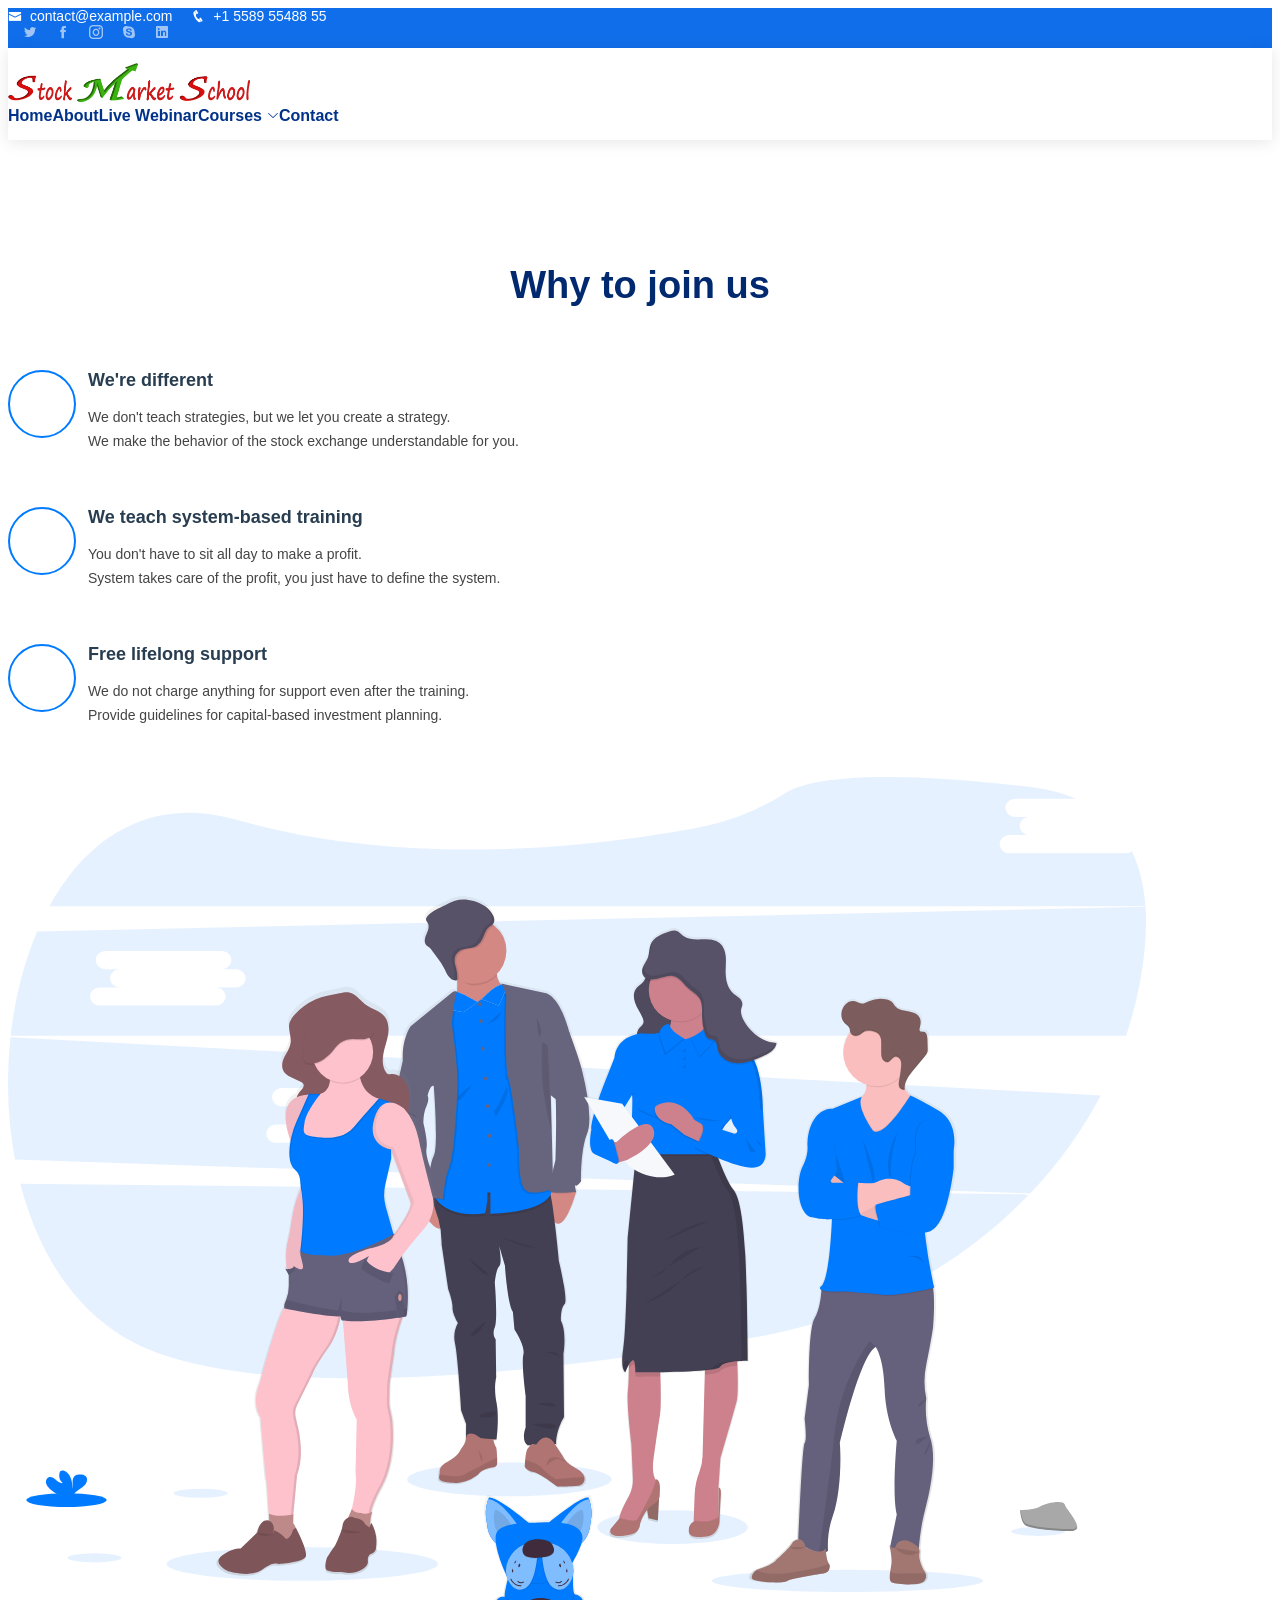
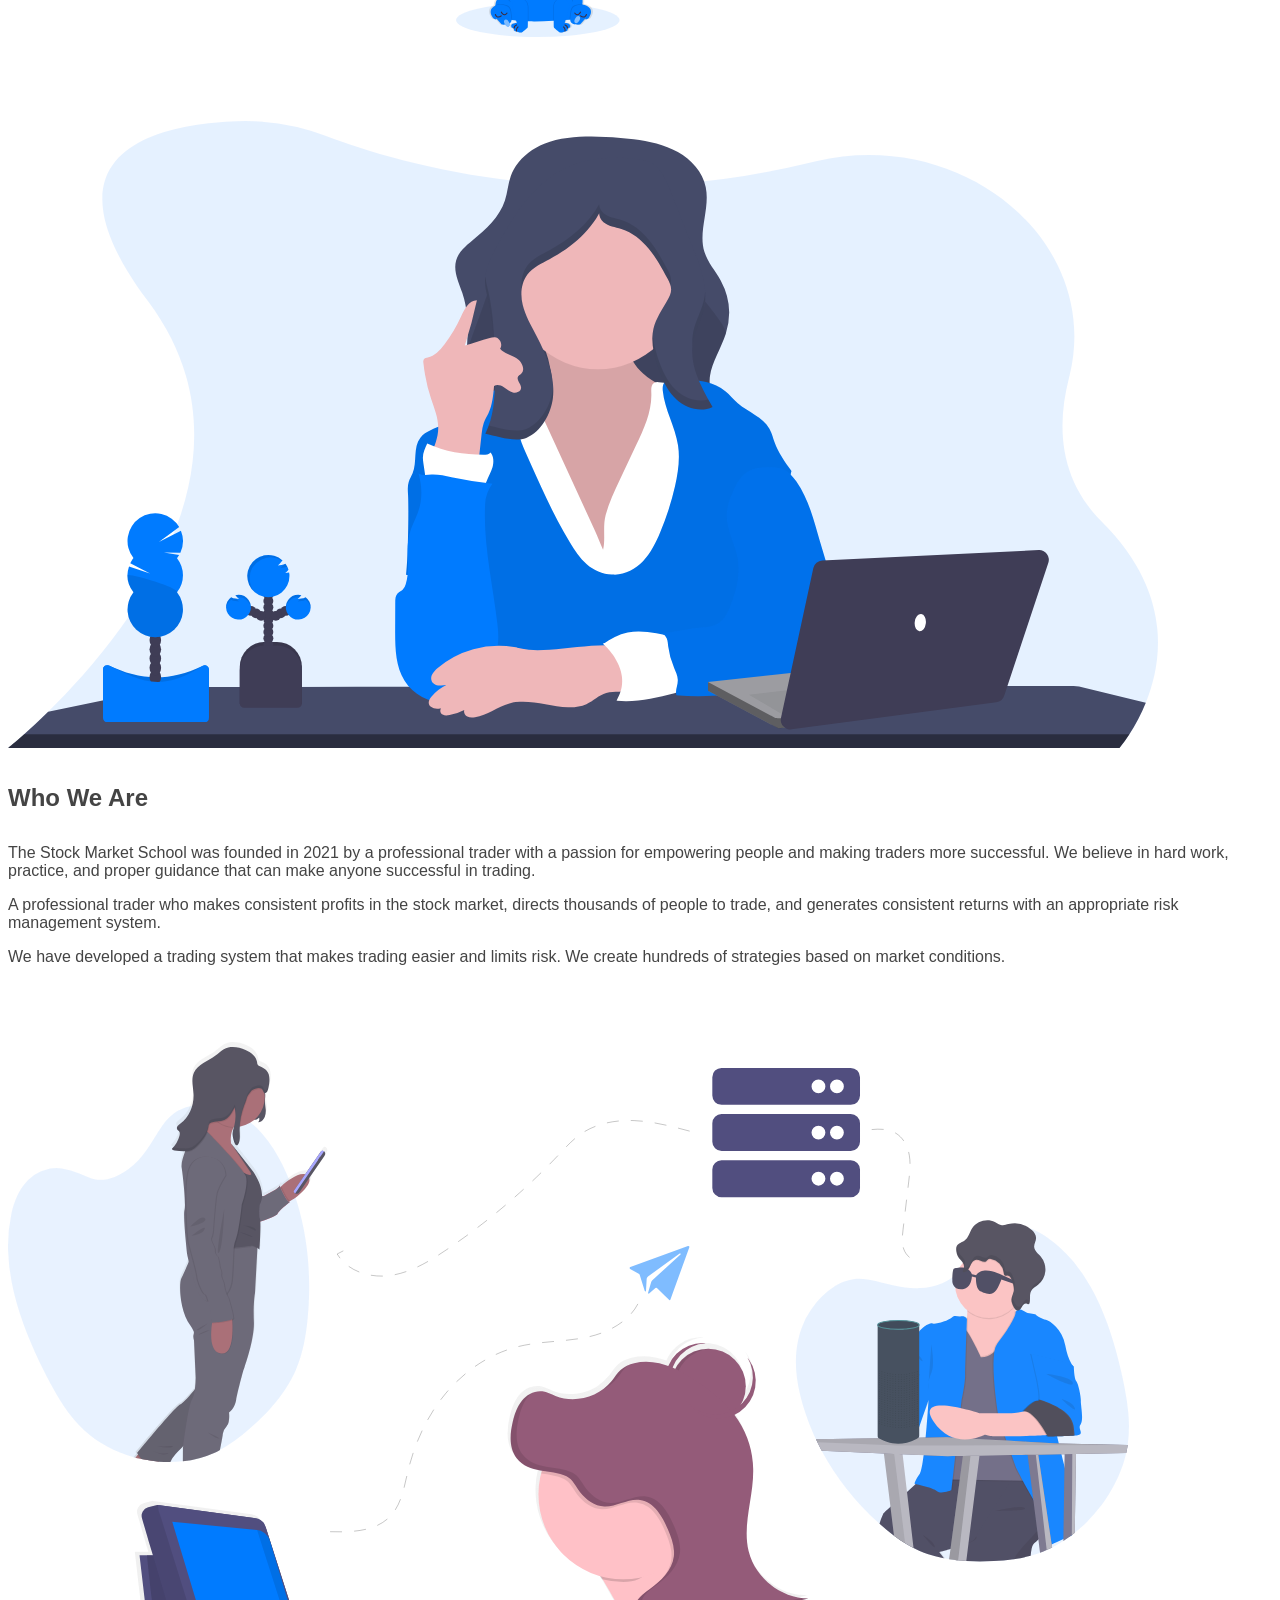
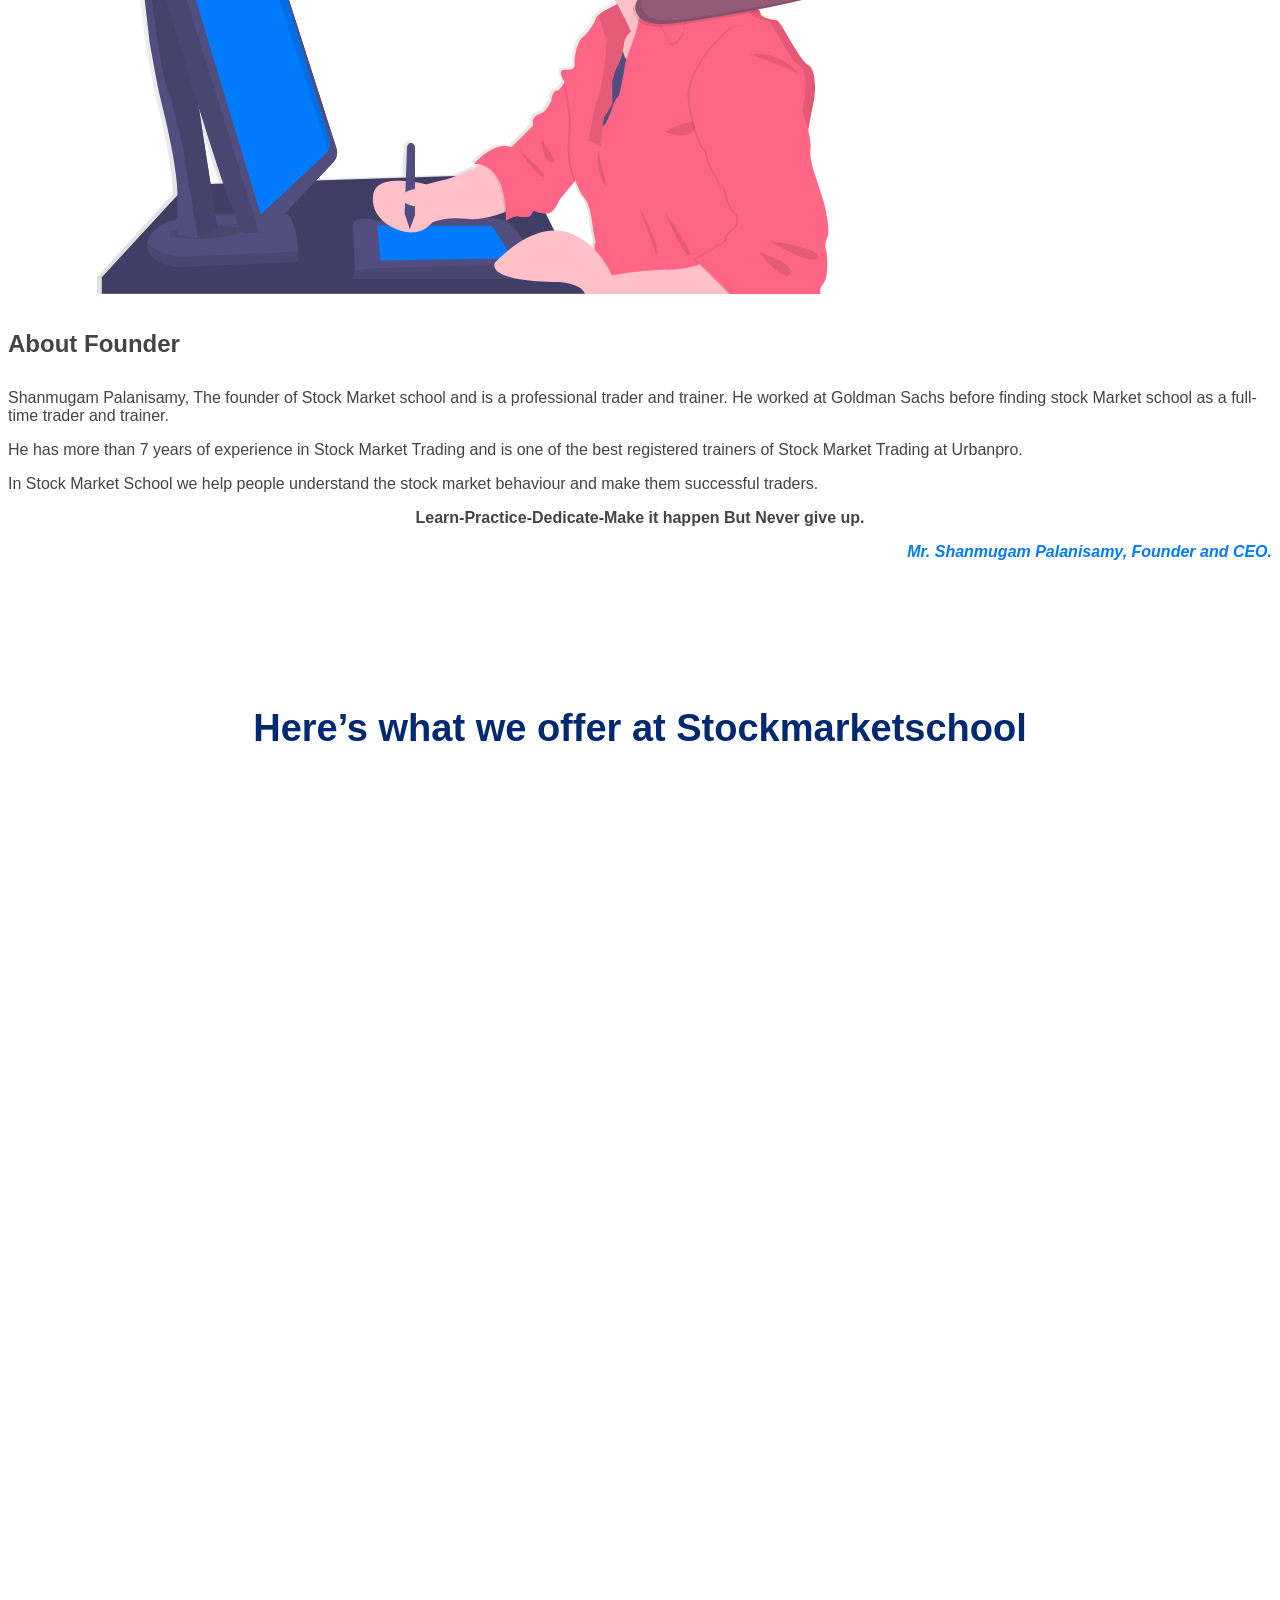
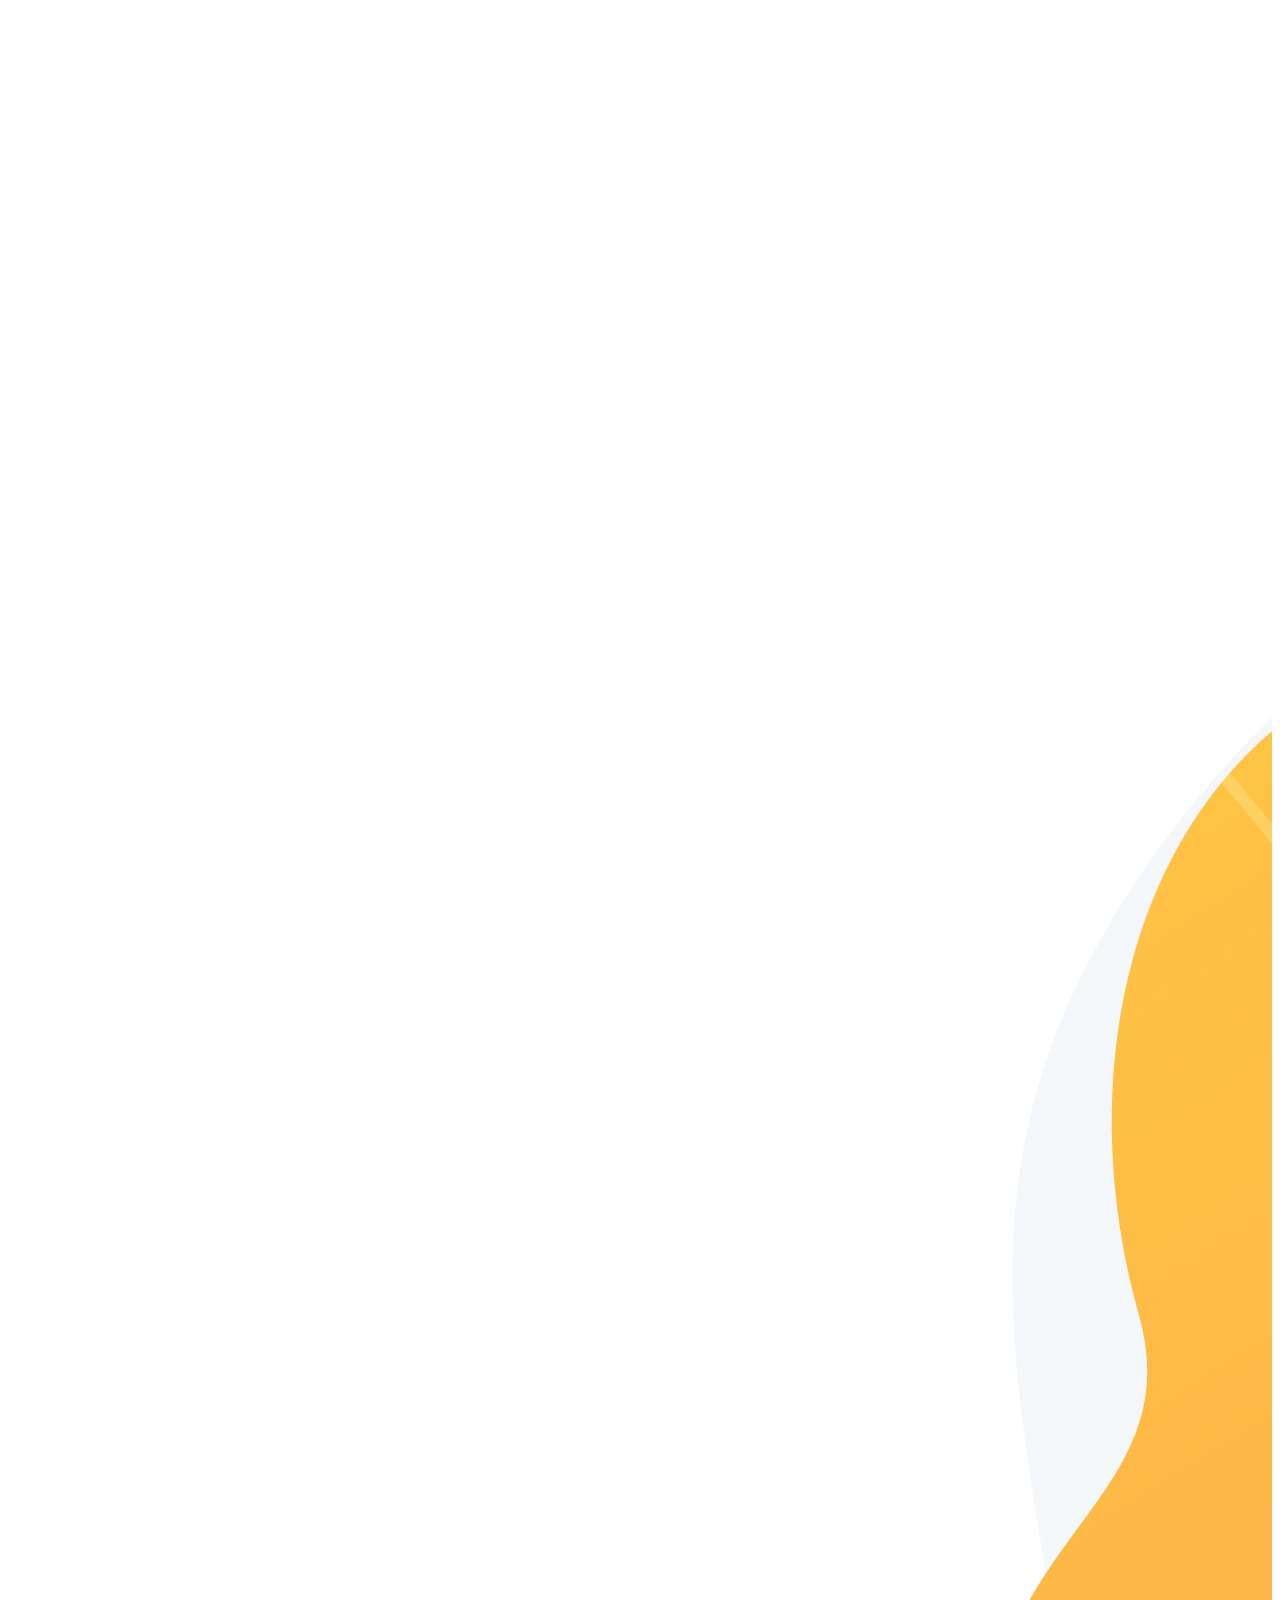
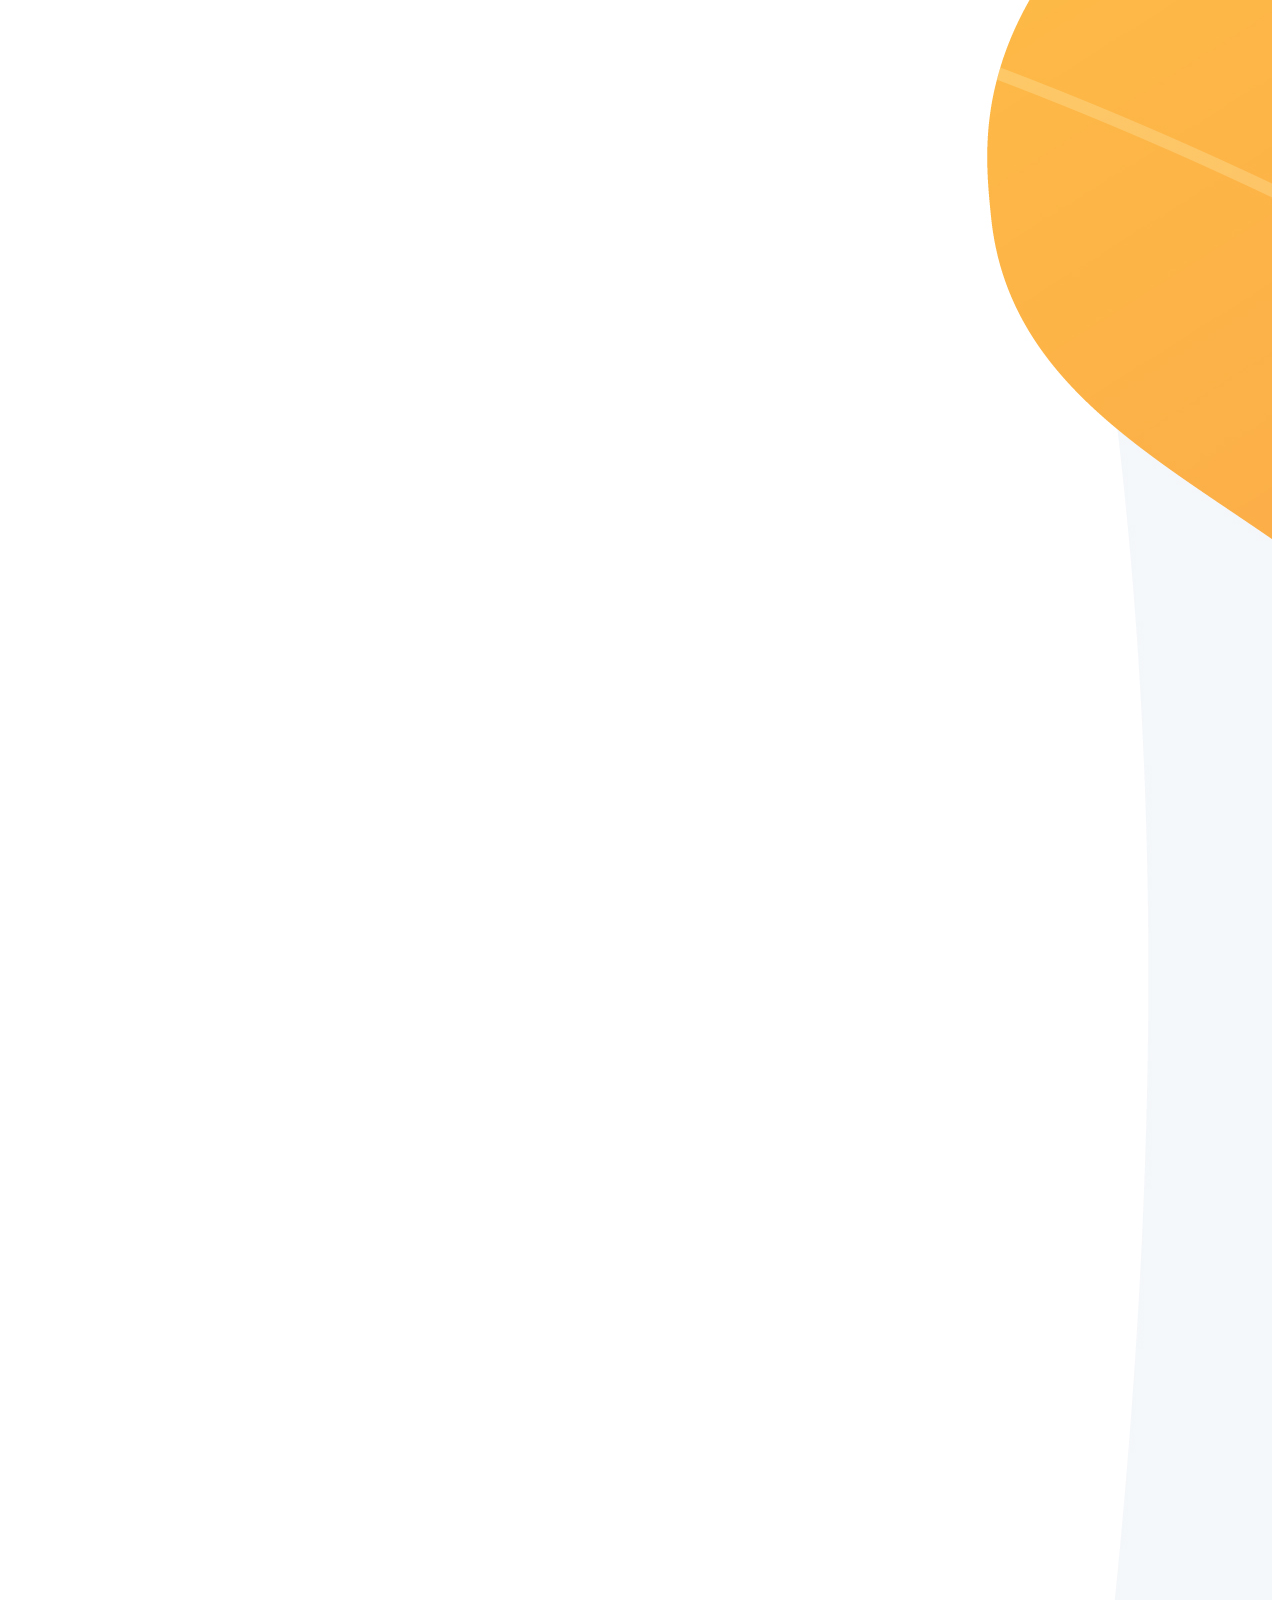
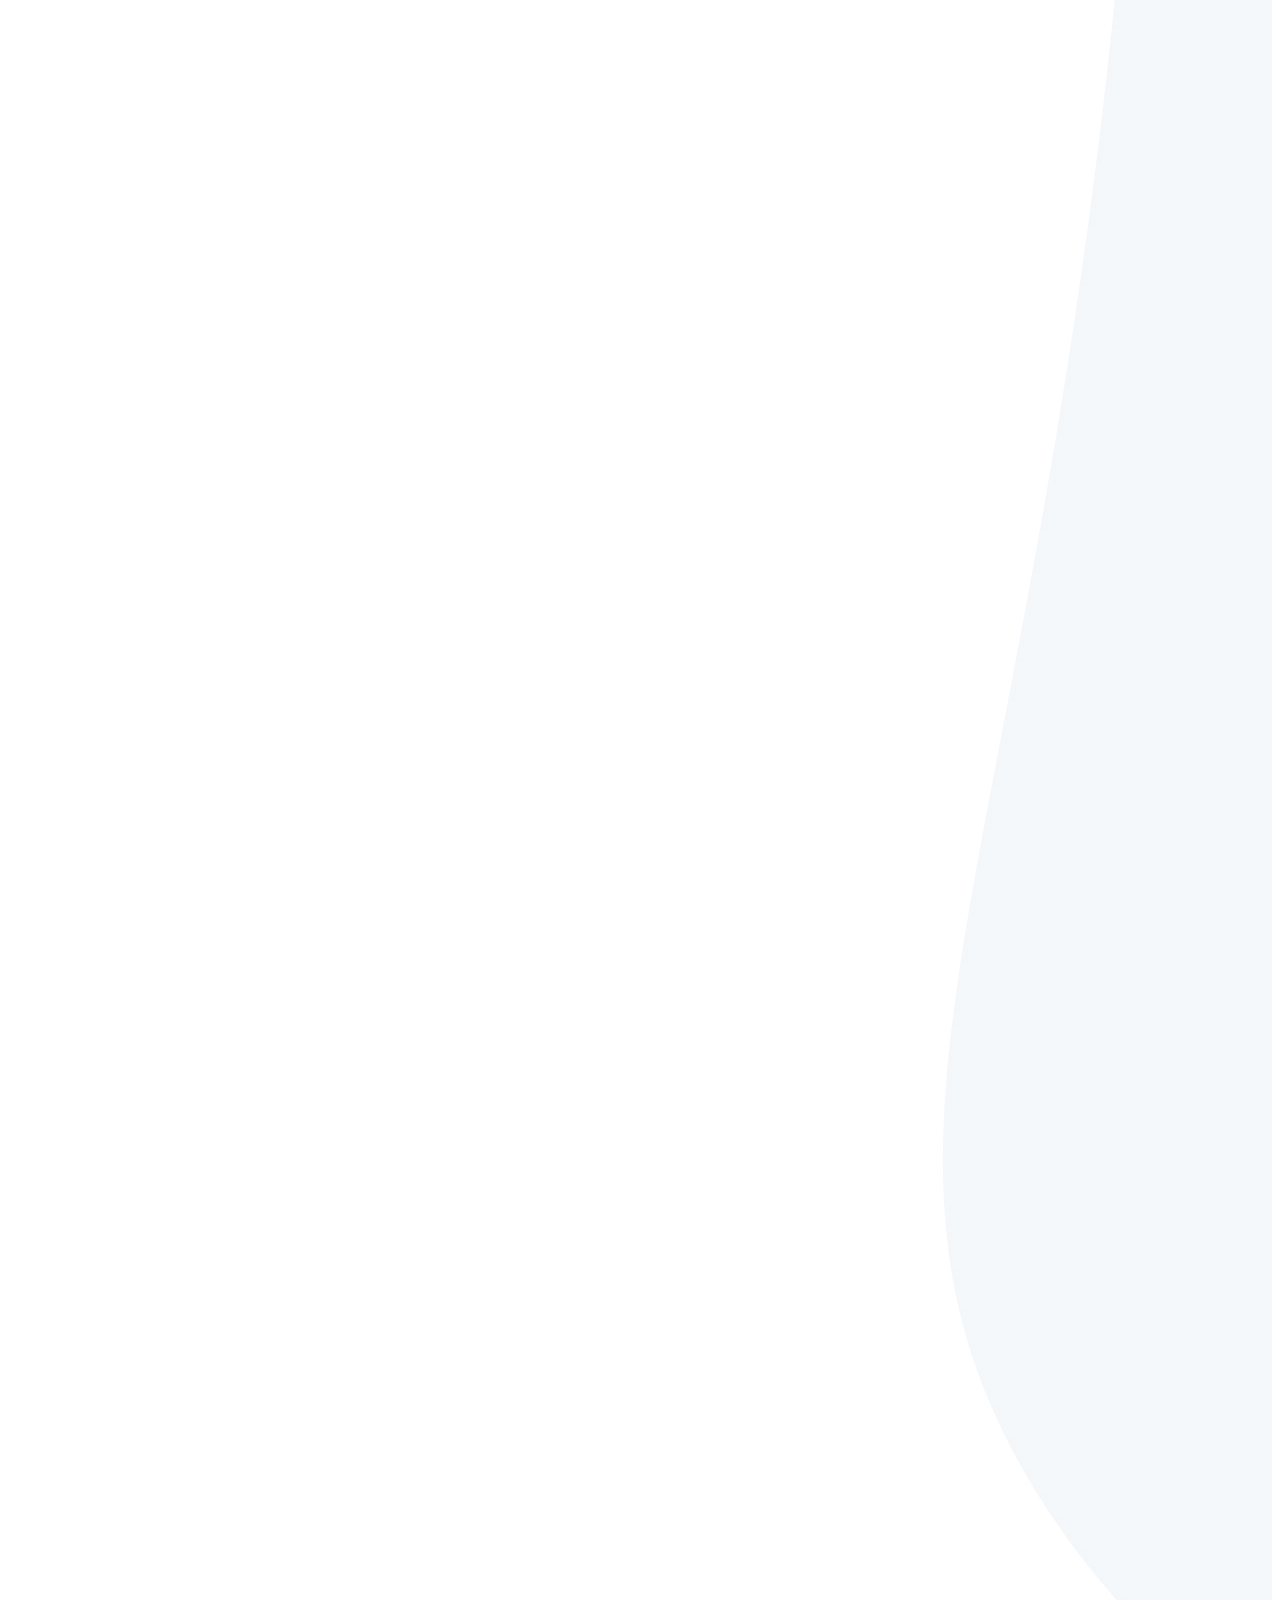
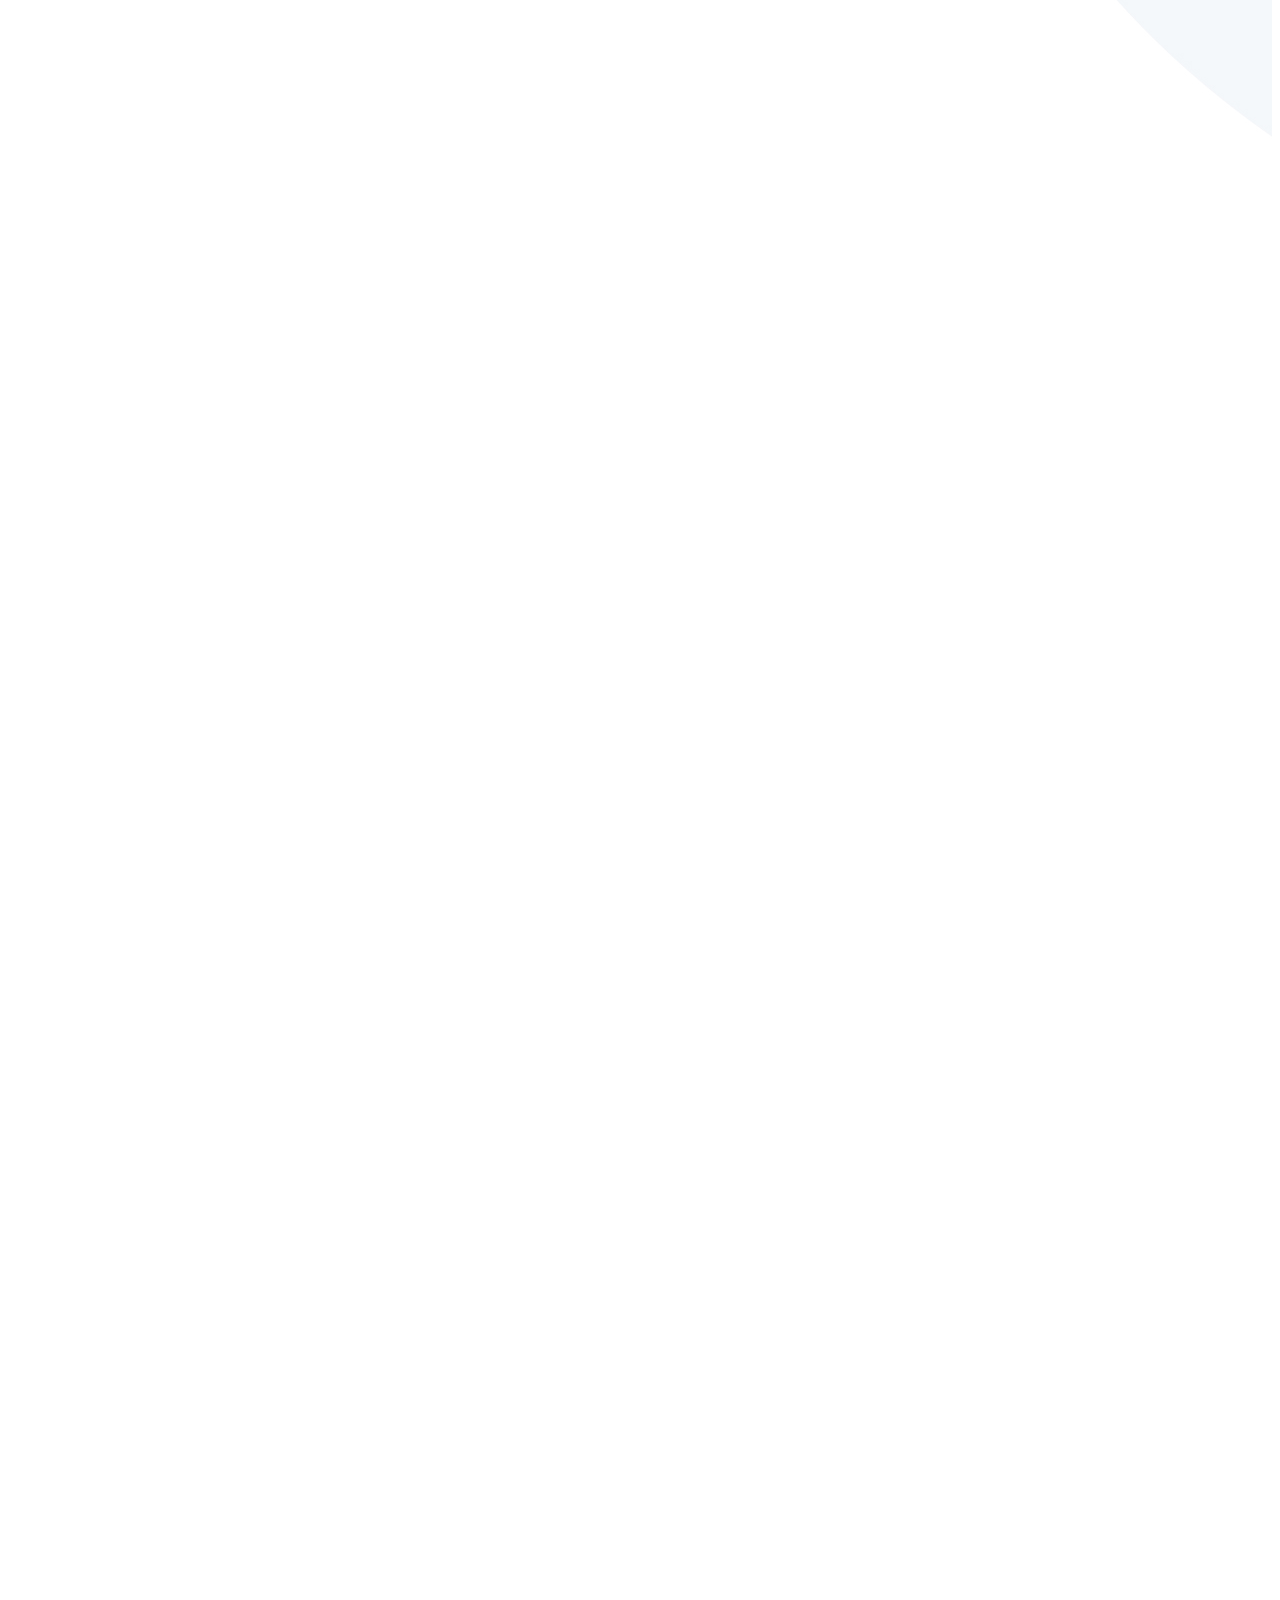
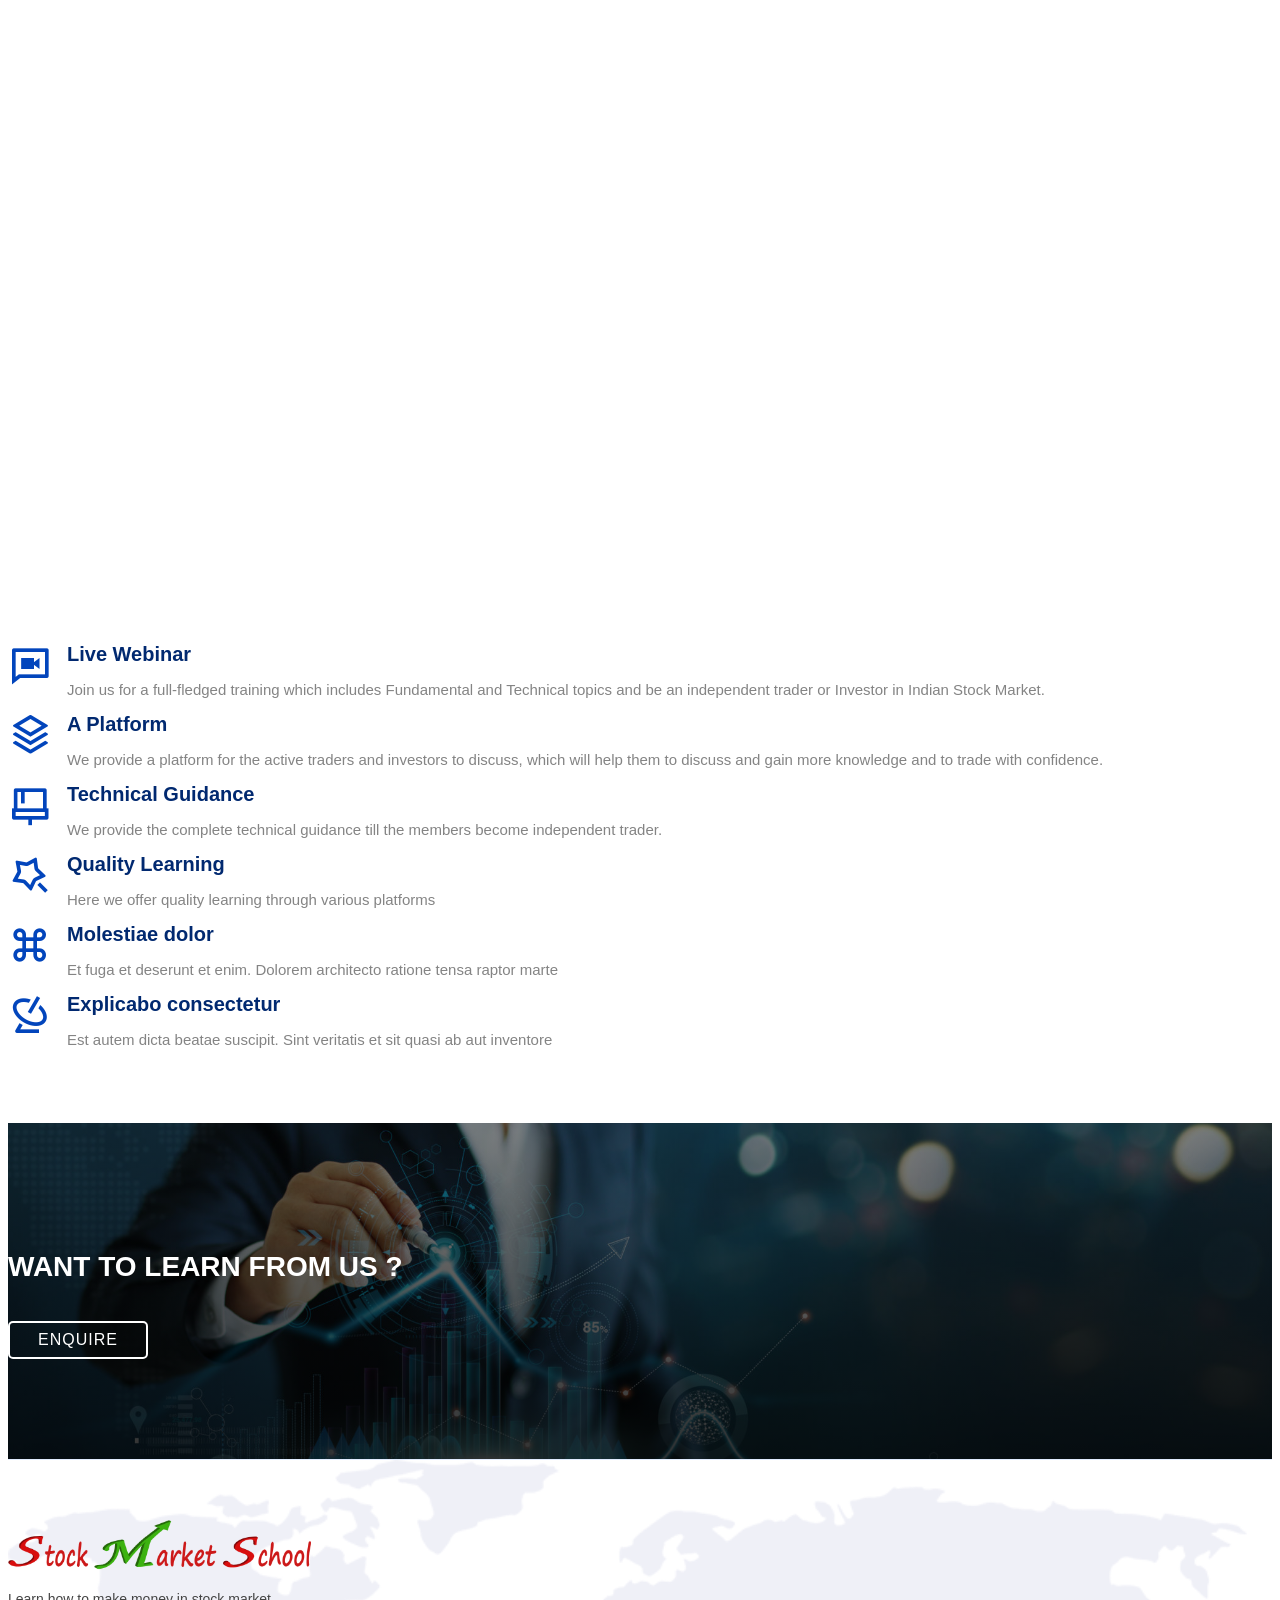
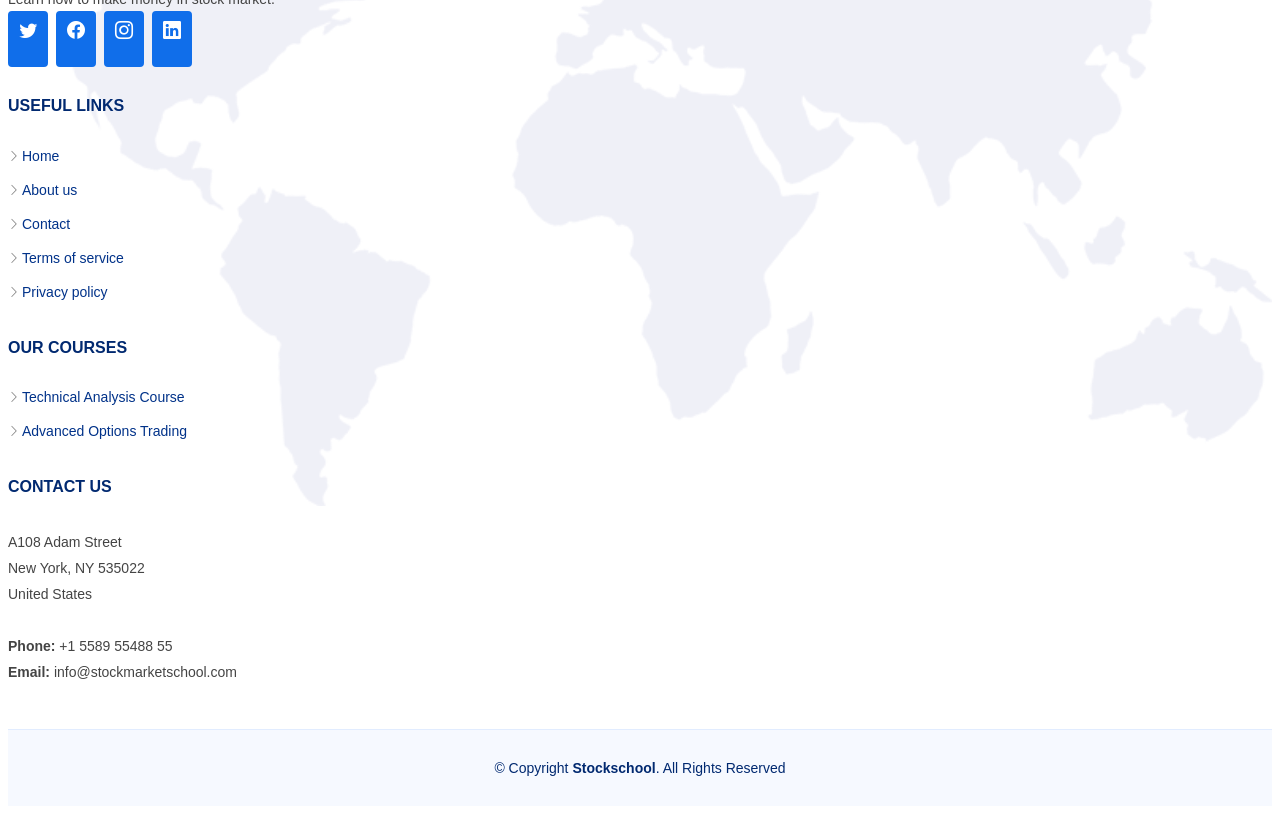
==== about.html @ 5880137e "content added" ====
<!DOCTYPE html>
<html lang="en">

<head>
  <meta charset="utf-8">
  <meta content="width=device-width, initial-scale=1.0" name="viewport">

  <title>Stock Market School-About</title>
  <meta content="" name="description">

  <meta content="" name="keywords">

  <!-- Favicons -->
  <!-- <link rel="shortcut icon" href="assets/img/logo.png" type="image/x-icon"> -->
  <!-- <link href="assets/img/favicon.png" rel="icon"> -->
  <!-- <link href="assets/img/apple-touch-icon.png" rel="apple-touch-icon"> -->

  <link href="favicon_io/apple-touch-icon.png" rel="apple-touch-icon">
  <link rel="shortcut icon" href="favicon_io/favicon.ico" type="image/x-icon">
  <link rel="shortcut icon" href="favicon_io/favicon.ico" type="image/x-icon">
  <link href="favicon_io/apple-touch-icon.png" rel="apple-touch-icon">


  <!-- Google Fonts -->
  <!-- <link
    href="https://fonts.googleapis.com/css?family=Open+Sans:300,300i,400,400i,600,600i,700,700i|Nunito:300,300i,400,400i,600,600i,700,700i|Poppins:300,300i,400,400i,500,500i,600,600i,700,700i"
    rel="stylesheet"> -->

  <!-- Vendor CSS Files -->
  <link href="assets/vendor/bootstrap/css/bootstrap.min.css" rel="stylesheet">
  <link href="assets/vendor/bootstrap-icons/bootstrap-icons.css" rel="stylesheet">
  <link href="assets/vendor/aos/aos.css" rel="stylesheet">
  <link href="assets/vendor/remixicon/remixicon.css" rel="stylesheet">
  <link href="assets/vendor/swiper/swiper-bundle.min.css" rel="stylesheet">
  <link href="assets/vendor/glightbox/css/glightbox.min.css" rel="stylesheet">
  <link href="assets/vendor/font-awesome/css/font-awesome.min.css" rel="stylesheet">
  <link rel="stylesheet" href="/assets/vendor/font-awesome/css/font-awesome.min.css">
  <link href="assets/assets_carousel/vendor/icofont/icofont.min.css" rel="stylesheet">
  <!-- Template Main CSS File -->
  <link href="assets/css/style.css" rel="stylesheet">


    <link href="assets/assets_carousel/vendor/icofont/icofont.min.css" rel="stylesheet">


    <script src="assets/assets_carousel/vendor/jquery/jquery.min.js"></script>
    <script src="assets/assets_carousel/vendor/bootstrap/js/bootstrap.bundle.min.js"></script>
</head>
<style>
  #about .about-container .background {
    margin: 20px 0;
  }

  #about .about-container .content {
    background: #fff;
  }

  #about .about-container .title {
    color: #333;
    font-weight: 700;
    font-size: 32px;
  }

  #about .about-container p {
    line-height: 26px;
  }

  #about .about-container p:last-child {
    margin-bottom: 0;
  }

  #about .about-container .icon-box {
    background: #fff;
    background-size: cover;
    padding: 0 0 30px 0;
  }

  #about .about-container .icon-box .icon {
    float: left;
    background: #fff;
    width: 64px;
    height: 64px;
    display: flex;
    justify-content: center;
    align-items: center;
    flex-direction: column;
    text-align: center;
    border-radius: 50%;
    border: 2px solid #007bff;
    transition: all 0.3s ease-in-out;
  }

  #about .about-container .icon-box .icon i {
    color: #007bff;
    font-size: 24px;
  }

  #about .about-container .icon-box:hover .icon {
    background: #007bff;
  }

  #about .about-container .icon-box:hover .icon i {
    color: #fff;
  }

  #about .about-container .icon-box .title {
    margin-left: 80px;
    font-weight: 600;
    margin-bottom: 5px;
    font-size: 18px;
  }

  #about .about-container .icon-box .title a {
    color: #283d50;
  }

  #about .about-container .icon-box .description {
    margin-left: 80px;
    line-height: 24px;
    font-size: 14px;
  }

  #about .about-extra {
    padding-top: 60px;
  }

  #about .about-extra h4 {
    font-weight: 600;
    font-size: 24px;
  }
</style>

<body>
  <!-- ======= Top Bar ======= -->

  <div id="topbar" class="d-none d-lg-flex align-items-center fixed-top">
    <div class="container d-flex">
      <div class="contact-info mr-auto">
        <i class="icofont-envelope"></i> <a href="mailto:contact@example.com">contact@example.com</a>
        <i class="icofont-phone"></i> +1 5589 55488 55
      </div>
      <div class="top-bar-social-links">
        <a href="#" class="twitter"><i class="icofont-twitter"></i></a>
        <a href="#" class="facebook"><i class="icofont-facebook"></i></a>
        <a href="#" class="instagram"><i class="icofont-instagram"></i></a>
        <a href="#" class="skype"><i class="icofont-skype"></i></a>
        <a href="#" class="linkedin"><i class="icofont-linkedin"></i></i></a>
      </div>
    </div>
  </div>

  <!-- ======= Header ======= -->

  <header id="header" class="header fixed-top">
    <div class="container-fluid container-xl d-flex align-items-center justify-content-between">

      <a href="index.html" class="logo d-flex align-items-center">
        <img src="nav_logo_tx1.png" alt="">
        <!-- <span>SMS</span> -->
      </a>

      <nav id="navbar" class="navbar">
        <ul>
          <li><a class="nav-link scrollto " href="index.html">Home</a></li>
          <li><a class="nav-link scrollto" href="about.html">About</a></li>
          <li><a class="nav-link scrollto" href="live-webinar.html">Live Webinar</a></li>
          <li class="dropdown"><a class="nav-link scrollto" href="#Course" disabled tabindex="-1">Courses <i
                class="bi bi-chevron-down"></i></a>
            <ul>
              <li><a href="courses/course1.html">🚀️ Technical Analysis Course</a></li>
              <li><a href="courses/course2.html">💰️ Advanced Options Trading</a></li>

            </ul>
          </li>

          <!-- <ul>
              <li><a href="#">Drop Down 1</a></li>
              <li class="dropdown"><a href="#"><span>courses</span> <i class="bi bi-chevron-right"></i></a>
                <ul>
                  <li><a href="#">course 1</a></li>
                  <li><a href="#">course 2</a></li>

                </ul>
              </li>
              <li><a href="#">Drop Down 2</a></li>
              <li><a href="#">Drop Down 3</a></li>
              <li><a href="#">Drop Down 4</a></li>
            </ul>
          </li> -->
          <li><a class="nav-link scrollto" href="contact.html">Contact</a></li>
          <!-- <li><a class="getstarted scrollto" href="about.html">Get Started</a></li> -->
        </ul>
        <i class="bi bi-list mobile-nav-toggle"></i>
      </nav><!-- .navbar -->

    </div>
  </header><!-- End Header -->



  <main id="main">

    <br><br>
    <br>
    <section id="about">
      <div class="container" data-aos="fade-up">

        <header class="section-header">

          <p>Why to join us</p>
        </header>

        <div class="row about-container">

          <div class="col-lg-6 content order-lg-1 order-2">
            <!-- <p>
              Lorem ipsum dolor sit amet, consectetur adipiscing elit, sed do eiusmod tempor incididunt ut labore et
              dolore
              magna aliqua. Ut enim ad minim veniam, quis nostrud exercitation ullamco laboris nisi ut aliquip ex ea
              commodo
              consequat.
            </p> -->

            <div class="icon-box" data-aos="fade-up" data-aos-delay="100">
              <div class="icon"><i class="fa fa-shopping-bag"></i></div>
              <h4 class="title"><a href="">We're different</a></h4>
              <p class="description">We don't teach strategies, but we let you create a strategy.<br>We make the behavior of the stock exchange understandable for you.
              </p>
              
            </div>

            <div class="icon-box" data-aos="fade-up" data-aos-delay="200">
              <div class="icon"><i class="fa fa-photo"></i></div>
              <h4 class="title"><a href="">We teach system-based training</a></h4>
              <p class="description">You don't have to sit all day to make a profit.<br>System takes care of the profit, you just have to define the system.
              </p>
            </div>

            <div class="icon-box" data-aos="fade-up" data-aos-delay="300">
              <div class="icon"><i class="fa fa-bar-chart"></i></div>
              <h4 class="title"><a href="">Free lifelong support</a></h4>
              <p class="description">We do not charge anything for support even after the training.<br>Provide guidelines for capital-based investment planning.

              </p>
            </div>

          </div>

          <div class="col-lg-6 background order-lg-2" data-aos="zoom-in">
            <img src="assets/img/about-img.svg" class="img-fluid" alt="">
          </div>
        </div>

        <div class="row about-extra">
          <div class="col-lg-6" data-aos="fade-right">
            <img src="assets/img/about-extra-1.svg" class="img-fluid" alt="">
          </div>
          <div class="col-lg-6 pt-4 pt-lg-0" data-aos="fade-left">
            <h4>Who We Are</h4>
            <p>
              The Stock Market School was founded in 2021 by a professional trader with a passion for empowering people and making traders more successful. 
              We believe in hard work, practice, and proper guidance that can make anyone successful in trading.

            </p>
            <p>
              A professional trader who makes consistent profits in the stock market, directs thousands of people to trade, and generates consistent returns with an appropriate risk management
               system.

            </p>
            <p>
              We have developed a trading system that makes trading easier and limits risk. We create hundreds of strategies based on market conditions.


            </p>
          </div>
        </div>

        <div class="row about-extra">
          <div class="col-lg-6 order-1 order-lg-2" data-aos="fade-left">
            <img src="assets/img/about-extra-2.svg" class="img-fluid" alt="">
          </div>

          <div class="col-lg-6 pt-4 d-flex flex-column justify-content-center pt-lg-0 order-2 order-lg-1" data-aos="fade-right">
            <h4>About Founder</h4>
            <p>
              Shanmugam Palanisamy, The founder of Stock Market school and is a professional trader and trainer. He worked at Goldman Sachs before finding stock Market school as a full-time trader and trainer.
            </p>
            <p>
              He has more than 7 years of experience in Stock Market Trading and is one of the best registered trainers of Stock Market Trading at Urbanpro.

            </p>
            <p>
              In Stock Market School we help people understand the stock market behaviour and make them successful traders.

            </p>
            <div style="justify-content: center; text-align: center;">
              <p ><strong>Learn-Practice-Dedicate-Make it happen But Never give up.
              </strong></p>
            </div>
            <p style="color: #007bff;font-style: italic; text-align: end; font-weight: bold;">Mr. Shanmugam Palanisamy, Founder and CEO.</p>
          </div>

        </div>

      </div>
    </section><!-- End About Section -->


    <!-- ======= Features Section ======= -->
    <section id="features" class="features">


      <div class="container" data-aos="fade-up">
        <header class="section-header">
          <!-- <h2>about</h2> -->
          <p>Here’s what we offer at Stockmarketschool</p>

        </header>

        <!-- Feature Icons -->
        <div class="row feature-icons" data-aos="fade-up">
        
          <div class="row">

            <div class="col-xl-4 text-center" data-aos="fade-right" data-aos-delay="100">
              <img src="assets/img/Wavy_Lst-06_Single-10.jpg" class="img-fluid p-4" alt="">
            </div>

            <div class="col-xl-8 d-flex content">
              <div class="row align-self-center gy-4">

                <div class="col-md-6 icon-box" data-aos="fade-up">
                  <i class="ri-video-chat-line"></i>
                  <div>
                    <h4>Live Webinar
                    </h4>
                    <p>Join us for a full-fledged training which includes Fundamental and Technical topics and be an
                      independent trader or Investor in Indian Stock Market.</p>
                  </div>
                </div>

                <div class="col-md-6 icon-box" data-aos="fade-up" data-aos-delay="100">
                  <i class="ri-stack-line"></i>
                  <div>
                    <h4>A Platform</h4>
                    <p>We provide a platform for the active traders and investors to discuss, which will help them to
                      discuss and gain more knowledge and to trade with confidence.</p>
                  </div>
                </div>

                <div class="col-md-6 icon-box" data-aos="fade-up" data-aos-delay="200">
                  <i class="ri-brush-4-line"></i>
                  <div>
                    <h4>Technical Guidance</h4>
                    <p>We provide the complete technical guidance
                      till the members become
                      independent trader.</p>
                  </div>
                </div>

                <div class="col-md-6 icon-box" data-aos="fade-up" data-aos-delay="300">
                  <i class="ri-magic-line"></i>
                  <div>
                    <h4>Quality Learning</h4>
                    <p>Here we offer quality learning through
                      various platforms</p>
                  </div>
                </div>

                <div class="col-md-6 icon-box" data-aos="fade-up" data-aos-delay="400">
                  <i class="ri-command-line"></i>
                  <div>
                    <h4>Molestiae dolor</h4>
                    <p>Et fuga et deserunt et enim. Dolorem architecto ratione tensa raptor marte</p>
                  </div>
                </div>

                <div class="col-md-6 icon-box" data-aos="fade-up" data-aos-delay="500">
                  <i class="ri-radar-line"></i>
                  <div>
                    <h4>Explicabo consectetur</h4>
                    <p>Est autem dicta beatae suscipit. Sint veritatis et sit quasi ab aut inventore</p>
                  </div>
                </div>

              </div>
            </div>

          </div>

        </div><!-- End Feature Icons -->



      </div>

      </div>

    </section><!-- End Features Section -->






    <!-- ======= Testimonials Section ======= -->
    <!-- End Testimonials Section -->

    <!-- ======= Team Section ======= -->
    <!-- End Team Section -->

    <!-- ======= Clients Section ======= -->
    <!-- End Clients Section -->
    <!-- ======= F.A.Q Section ======= -->
    <!-- End F.A.Q Section -->


    <!-- ======= Cta Section ======= -->
    <section id="cta" class="cta" data-aos="fade-up" data-aos-delay="300">
      <div class="container" data-aos="fade-up" data-aos-delay="600">

        <div class="text-center">
          <h3>WANT TO LEARN FROM US ?</h3>
          <!-- <p> Duis aute irure dolor in reprehenderit in voluptate velit esse cillum dolore eu fugiat nulla pariatur.
            Excepteur sint occaecat cupidatat non proident, sunt in culpa qui officia deserunt mollit anim id est
            laborum.</p> -->
          <a class="cta-btn" href="contact.html">Enquire</a>
        </div>

      </div>
    </section>
    <!-- End Cta Section -->

  </main><!-- End #main -->

  <!-- ======= Footer ======= -->
  <footer id="footer" class="footer">

    <!-- <div class="footer-newsletter">
      <div class="container">
        <div class="row justify-content-center">
          <div class="col-lg-12 text-center">
            <h4>Our Newsletter</h4>
            <p>Tamen quem nulla quae legam multos aute sint culpa legam noster magna</p>
          </div>
          <div class="col-lg-6">
            <form action="" method="post">
              <input type="email" name="email"><input type="submit" value="Subscribe">
            </form>
          </div>
        </div>
      </div>
    </div> -->

    <div class="footer-top">
      <div class="container">
        <div class="row gy-4">
          <div class="col-lg-5 col-md-12 footer-info">
            <a href="index.html" class="logo d-flex align-items-center">
              <img src="nav_logo_tx1.png" alt="">
              <!-- <span>Stockschool</span> -->
            </a>
            <p>Learn how to make money in stock market.</p>
            <div class="social-links mt-3">
              <a href="#" class="twitter footer-social-link"><i class="bi bi-twitter"></i></a>
              <a href="#" class="facebook footer-social-link"><i class="bi bi-facebook"></i></a>
              <a href="#" class="instagram footer-social-link"><i class="bi bi-instagram bx bxl-instagram"></i></a>
              <a href="#" class="linkedin footer-social-link"><i class="bi bi-linkedin bx bxl-linkedin"></i></a>
            </div>
          </div>

          <div class="col-lg-2 col-6 footer-links">
            <h4>Useful Links</h4>
            <ul>
              <li><i class="bi bi-chevron-right"></i> <a href="index.html">Home</a></li>
              <li><i class="bi bi-chevron-right"></i> <a href="about.html">About us</a></li>
              <li><i class="bi bi-chevron-right"></i> <a href="contact.html">Contact</a></li>
              <li><i class="bi bi-chevron-right"></i> <a href="#">Terms of service</a></li>
              <li><i class="bi bi-chevron-right"></i> <a href="#">Privacy policy</a></li>
            </ul>
          </div>

          <div class="col-lg-2 col-6 footer-links">
            <h4>Our Courses</h4>
            <ul>
              <li><i class="bi bi-chevron-right"></i> <a href="courses/course1.html">Technical Analysis Course</a></li>
              <li><i class="bi bi-chevron-right"></i> <a href="courses/course2.html">Advanced Options Trading</a></li>

            </ul>
          </div>

          <div class="col-lg-3 col-md-12 footer-contact text-center text-md-start">
            <h4>Contact Us</h4>
            <p>
              A108 Adam Street <br>
              New York, NY 535022<br>
              United States <br><br>
              <strong>Phone:</strong> +1 5589 55488 55<br>
              <strong>Email:</strong> info@stockmarketschool.com<br>
            </p>

          </div>

        </div>
      </div>
    </div>

    <div class="container">
      <div class="copyright">
        &copy; Copyright <strong><span>Stockschool</span></strong>. All Rights Reserved
      </div>

    </div>
  </footer><!-- End Footer -->
  <div id="preloader"></div>
  <a href="#" class="back-to-top d-flex align-items-center justify-content-center"><i
      class="bi bi-arrow-up-short"></i></a>

  <!-- Vendor JS Files -->
  <script src="assets/vendor/bootstrap/js/bootstrap.bundle.js"></script>
  <script src="assets/vendor/aos/aos.js"></script>
  <script src="assets/vendor/php-email-form/validate.js"></script>
  <script src="assets/vendor/swiper/swiper-bundle.min.js"></script>
  <script src="assets/vendor/purecounter/purecounter.js"></script>
  <script src="assets/vendor/isotope-layout/isotope.pkgd.min.js"></script>
  <script src="assets/vendor/glightbox/js/glightbox.min.js"></script>
  <script src="assets/vendor/jquery/jquery.min.js"></script>

  <!-- Template Main JS File -->
  <script src="assets/js/main.js"></script>
  <script src="js/main.js"></script>

   <!--Start of Tawk.to Script-->
   <script type="text/javascript">
    var Tawk_API = Tawk_API || {}, Tawk_LoadStart = new Date();
    (function () {
      var s1 = document.createElement("script"), s0 = document.getElementsByTagName("script")[0];
      s1.async = true;
      s1.src = 'https://embed.tawk.to/610668b7d6e7610a49adfe5f/1fc0gi49d';
      s1.charset = 'UTF-8';
      s1.setAttribute('crossorigin', '*');
      s0.parentNode.insertBefore(s1, s0);
    })();
  </script>
  <!--End of Tawk.to Script-->
</body>

</html>
---- assets/css/style.css ----
/*--------------------------------------------------------------
# General
--------------------------------------------------------------*/
:root {
  scroll-behavior: smooth;
}

body {
  /* font-family: "Open Sans", sans-serif; */
  font-family: "Nunito", sans-serif !important;
  color: #444444;
}

a {
  color: #4154f1;
  text-decoration: none;
}

a:hover {
  color: #717ff5;
  text-decoration: none;

}

.bi-chevron-right::before {
  content: "\f285";
  color: grey;
}

/*------ scroll ----bar */
::-webkit-scrollbar {
  width: 5px;
}

::-webkit-scrollbar-thumb {
  border-radius: 4px;
  background: linear-gradient(45deg, blue, skyblue);
  box-shadow: inset 0 0 5px;
}

/* scroll bar end */
h1,
h2,
h3,
h4,
h5,
h6 {
  font-family: "Nunito", sans-serif;
}

/*-------------------------------------------------------------
# HOME PAGE
--------------------------------------------------------------*/
/*------------------------------------------------------------
#  CAROUSEL
--------------------------------------------------------------*/
/*--------------------------------------------------------------
# Top Bar
--------------------------------------------------------------*/


/*--------------------------------------------------------------
# Hero Section
--------------------------------------------------------------*/
#hero {
  width: 100%;
  height: 100vh;
  background-color: rgba(17, 17, 17, 0.8);
  overflow: hidden;
  padding: 0;

}

#hero .carousel-item {
  width: 100%;
  height: 100vh;
  background-size: cover;
  background-position: center;
  background-repeat: no-repeat;
  position: relative;
}

#hero .carousel-item::before {
  content: '';
  background-color: rgba(0, 0, 0, 0.5);
  position: absolute;
  top: 0;
  right: 0;
  left: 0;
  bottom: 0;
}

#hero .carousel-container {
  display: flex;
  justify-content: center;
  align-items: center;
  position: absolute;
  bottom: 0;
  top: 0;
  left: 0;
  right: 0;
}

#hero .carousel-content {
  text-align: center;
}

#hero h2 {
  color: #fff;
  margin-bottom: 30px;
  font-size: 48px;
  font-weight: 700;
}

#hero h2 span {
  color: #5c9f24;
}

#hero p {
  width: 80%;
  -webkit-animation-delay: 0.4s;
  animation-delay: 0.4s;
  margin: 0 auto 30px auto;
  color: #fff;
}

#hero .carousel-inner .carousel-item {
  transition-property: opacity;
  background-position: center top;
}

#hero .carousel-inner .carousel-item,
#hero .carousel-inner .active.carousel-item-left,
#hero .carousel-inner .active.carousel-item-right {
  opacity: 0;
}

#hero .carousel-inner .active,
#hero .carousel-inner .carousel-item-next.carousel-item-left,
#hero .carousel-inner .carousel-item-prev.carousel-item-right {
  opacity: 1;
  transition: 0.5s;
}

#hero .carousel-inner .carousel-item-next,
#hero .carousel-inner .carousel-item-prev,
#hero .carousel-inner .active.carousel-item-left,
#hero .carousel-inner .active.carousel-item-right {
  left: 0;
  transform: translate3d(0, 0, 0);
}

#hero .carousel-control-prev,
#hero .carousel-control-next {
  width: 10%;
  opacity: 1;
}

#hero .carousel-control-next-icon,
#hero .carousel-control-prev-icon {
  background: none;
  font-size: 36px;
  line-height: 1;
  width: auto;
  height: auto;
  background: rgba(255, 255, 255, 0.1);
  border-radius: 50px;
  padding: 10px;
  transition: 0.3s;
  color: rgba(255, 255, 255, 0.5);
}

#hero .carousel-control-next-icon:hover,
#hero .carousel-control-prev-icon:hover {
  background: rgba(255, 255, 255, 0.2);
  color: rgba(255, 255, 255, 0.8);
}

#hero .carousel-indicators li {
  cursor: pointer;
  background: #fff;
  overflow: hidden;
  border: 0;
  width: 12px;
  height: 12px;
  border-radius: 50px;
  opacity: .6;
  transition: 0.3s;
}

#hero .carousel-indicators li.active {
  opacity: 1;
  background: #106eea;
}

#hero .btn-get-started {
  font-family: "Roboto", sans-serif;
  font-weight: 400;
  font-size: 14px;
  letter-spacing: 1px;
  display: inline-block;
  padding: 10px 32px 12px 32px;
  border-radius: 4px;
  transition: 0.5s;
  line-height: 1;
  margin: 10px;
  color: #fff;
  -webkit-animation-delay: 0.8s;
  animation-delay: 0.8s;
  text-transform: uppercase;
  border: 3px solid #106eea;
  background: #106eeaf3;
}

#hero .btn-get-started:hover {
  /* background: #3498db;
  border-color: #3498db;*/
  color: #fff;
  background: transparent;
  border-color: #106eea;

}

@media (max-width: 768px) {
  #hero h2 {
    font-size: 28px;
  }
}

@media (min-width: 1024px) {
  #hero p {
    width: 60%;
  }

  #hero .carousel-control-prev,
  #hero .carousel-control-next {
    width: 5%;
  }
}

/*--------------------------------------------------------------
# Why Us
--------------------------------------------------------------*/
.why-us .container {
  box-shadow: 0 5px 25px 0 rgba(214, 215, 216, 0.6);
  background: #fff;
}

.why-us .icon-box+.icon-box {
  margin-top: 50px;
}

.why-us .icon-box .icon {
  float: left;
  display: flex;
  align-items: center;
  justify-content: center;
  width: 72px;
  height: 72px;
  background: #f3f8fa;
  border-radius: 6px;
  transition: 0.5s;
}

.why-us .icon-box .icon i {
  color: #106eea;
  /* color: #68A4C4; */
  font-size: 32px;
}

.why-us .icon-box:hover .icon {
  background: #106eea;
  /* background: #68A4C4; */
  /*  */
}

.why-us .icon-box:hover .icon i {
  color: #fff;
}

.why-us .icon-box .title {
  margin-left: 95px;
  font-weight: 700;
  margin-bottom: 10px;
  font-size: 18px;
  text-transform: uppercase;
}

.why-us .icon-box .title a {
  color: #343a40;
  transition: 0.3s;
}

.why-us .icon-box .title a:hover {
  color: #68A4C4;
}

.why-us .icon-box .description {
  margin-left: 95px;
  line-height: 24px;
  font-size: 14px;
}

.why-us .video-box {
  position: relative;
  padding: 0;
  margin: 0;
}

.why-us .video-box img {
  padding-top: 15px;
  padding-bottom: 15px;
}

.why-us .play-btn {
  width: 94px;
  height: 94px;
  background: radial-gradient(#106eea 50%, rgba(37, 79, 196, 0.4) 52%);
  border-radius: 50%;
  display: block;
  position: absolute;
  left: calc(50% - 47px);
  top: calc(50% - 47px);
  overflow: hidden;
}

.why-us .play-btn::after {
  content: '';
  position: absolute;
  left: 50%;
  top: 50%;
  transform: translateX(-40%) translateY(-50%);
  width: 0;
  height: 0;
  border-top: 10px solid transparent;
  border-bottom: 10px solid transparent;
  border-left: 15px solid #fff;
  z-index: 100;
  transition: all 400ms cubic-bezier(0.55, 0.055, 0.675, 0.19);
}

.why-us .play-btn::before {
  content: '';
  position: absolute;
  width: 120px;
  height: 120px;
  -webkit-animation-delay: 0s;
  animation-delay: 0s;
  -webkit-animation: pulsate-btn 2s;
  animation: pulsate-btn 2s;
  -webkit-animation-direction: forwards;
  animation-direction: forwards;
  -webkit-animation-iteration-count: infinite;
  animation-iteration-count: infinite;
  -webkit-animation-timing-function: steps;
  animation-timing-function: steps;
  opacity: 1;
  border-radius: 50%;
  border: 5px solid rgba(60, 50, 194, 0.7);
  top: -15%;
  left: -15%;
  background: rgba(198, 16, 0, 0);
}

.why-us .play-btn:hover::after {
  border-left: 15px solid #106eea;
  transform: scale(20);
}

.why-us .play-btn:hover::before {
  content: '';
  position: absolute;
  left: 50%;
  top: 50%;
  transform: translateX(-40%) translateY(-50%);
  width: 0;
  height: 0;
  border: none;
  border-top: 10px solid transparent;
  border-bottom: 10px solid transparent;
  border-left: 15px solid #fff;
  z-index: 200;
  -webkit-animation: none;
  animation: none;
  border-radius: 0;
}

@-webkit-keyframes pulsate-btn {
  0% {
    transform: scale(0.6, 0.6);
    opacity: 1;
  }

  100% {
    transform: scale(1, 1);
    opacity: 0;
  }
}

@keyframes pulsate-btn {
  0% {
    transform: scale(0.6, 0.6);
    opacity: 1;
  }

  100% {
    transform: scale(1, 1);
    opacity: 0;
  }
}

/*--------------------------------------------------------------
# Cta
--------------------------------------------------------------*/
.cta {
  background: linear-gradient(rgba(2, 2, 2, 0.5), rgba(0, 0, 0, 0.8)), url("../../assets/img/cta1.jpg") center center;
  background-size: cover;
  padding: 60px 0;
  padding-top: 100px;
  padding-bottom: 100px;
}

.cta h3 {
  color: #fff;
  font-size: 28px;
  font-weight: 700;
}

.cta p {
  color: #fff;
}

.cta .cta-btn {
  font-family: "Nunito", sans-serif;
  text-transform: uppercase;
  font-weight: 500;
  font-size: 16px;
  letter-spacing: 1px;
  display: inline-block;
  padding: 8px 28px;
  border-radius: 5px;
  transition: 0.5s;
  margin-top: 10px;
  border: 2px solid #fff;
  color: #fff;
}

.cta .cta-btn:hover {
  background: #106eea;
  border: 2px solid #106eea;
}

@media (min-width: 1024px) {
  .cta {
    background-attachment: fixed;
  }
}

/*--------------------------------------------------------------
# featuredservices
--------------------------------------------------------------*/
.featured-services .icon-box {
  margin-left: 30px;
  margin-right: 30px;
  padding: 30px;
  position: relative;
  overflow: hidden;
  background: #fff;
  box-shadow: 0 0 29px 0 rgba(68, 88, 144, 0.12);
  /* box-shadow: 0px 0px 15px 0px #c8deff,
    -0px -0px 15px 0px #c8deff; */
  transition: all 0.2s ease-in-out;
  border-radius: 8px;
  z-index: 1;
  /* height: 250px; */
}

.featured-services .icon-box::before {
  content: '';
  position: absolute;
  /* background: #cbe0fb; */
  right: 0;
  left: 0;
  bottom: 0;
  top: 100%;
  transition: all 0.2s;
  z-index: -1;
}

.featured-services .icon-box:hover::before {
  /* background: #106eea; */
  top: 0;
  /* box-shadow: 0 0 0 0; */
  border-radius: 0px;
}

.featured-services .icon {
  margin-bottom: 15px;
}

.featured-services .icon i {
  /* icon size */
  font-size: 100px;
  line-height: 1;
  color: #106eea;
  transition: all 0.2s ease-in-out;
}

.featured-services .title {
  font-weight: 700;
  margin-bottom: 15px;
  font-size: 18px;
}

.featured-services .title a {
  color: #111;
}

.featured-services .description {
  font-size: 15px;
  line-height: 28px;
  margin-bottom: 0;
}

.featured-services .icon-box:hover .title a,
.featured-services .icon-box:hover .description {
  color: #fff;
}

.featured-services .icon-box:hover .icon i {
  color: #fff;
}

.happy-icons:hover>i {
  transform: scale(1.5);
  transition: 0.5s;
}

/*--------------------------------------------------------------
# Team
--------------------------------------------------------------*/


.team .member {
  position: relative;
  /* box-shadow: 0px 2px 15px rgba(0, 0, 0, 0.1); */
  box-shadow: 0px 2px 15px rgb(0 0 0 / 15%);
  padding: 10px;
  margin: 10px 10px 10px 10px;
  border-radius: 10px;
  background: #fff;
  transition: 0.3s;
}

.team .member .pic {
  /* overflow: hidden; */
  width: 180px;
  /* border-radius: 50%; */
}

.team .member .pic img {
  transition: ease-in-out 0.3s;
  /* height: 100px; */
}

.team .member:hover h4 {


  color: white;
}

.team .member:hover b {


  color: white;
}

.team .member:hover {
  /* transform: translateY(-10px); */
  /* transform: scale3d(1.03, 1.03, 1.03); */
  transform: scale(1.02);
  color: white;
}

.team .member .member-info {
  padding-left: 30px;
}

.team .member h4 {
  font-weight: 700;
  margin-bottom: 5px;
  font-size: 20px;
  color: #37517e;
}

/* ............. */
.team .c1::before {
  transform: scaleX(0);
  transform-origin: bottom;
}

.team .c1:hover::before {
  transform: scaleX(1);
  transform-origin: top;
}

.team .c1::before {
  content: " ";
  display: block;
  position: absolute;
  border-radius: 5px;
  /* box-shadow: 0px 0px 20px  rgb(70 95 255); */
  top: 0;
  right: 0;
  bottom: 0;
  left: 0;
  inset: 0 0 0 0;
  /* background: hsl(200 100% 80%); */
  /* background: #485563;
 
  background: -webkit-linear-gradient(to right, #29323c, #485563);
 
  background: linear-gradient(to right, #29323c, #485563); */
  /* background: #1488CC;
  
  background: -webkit-linear-gradient(to left, #2B32B2, #1488CC);

  background: linear-gradient(to left, #2B32B2, #1488CC); */
 background: #106eea;

  z-index: -1;
  transition: transform .5s ease;
}

/* dsdff */
.team .c2::before {
  transform: scaleX(0);
  transform-origin: bottom;
}

.team .c2:hover::before {
  transform: scaleX(1);
  transform-origin: top;
}

.team .c2::before {
  content: " ";
  display: block;
  position: absolute;
  border-radius: 5px;
  top: 0;
  right: 0;
  bottom: 0;
  left: 0;
  inset: 0 0 0 0;
  /* box-shadow: 0px 0px 20px  rgb(70 95 255); */
  /* background: hsl(200 100% 80%); */
  /* background: #485563;
  background: -webkit-linear-gradient(to right, #29323c, #485563);
  background: linear-gradient(to right, #29323c, #485563); */
  /* background: #1488CC;

  background: -webkit-linear-gradient(to left, #2B32B2, #1488CC);

  background: linear-gradient(to left, #2B32B2, #1488CC); */

  background: #106eea;

  z-index: -1;
  transition: transform .5s ease;
}

/* ;;;;;;;;;;;;;;;;; */
.team .member span {
  display: block;
  font-size: 15px;
  padding-bottom: 10px;
  position: relative;
  font-weight: 500;
}

.team .member span::after {
  content: '';
  position: absolute;
  display: block;
  width: 50px;
  height: 1px;
  background: #cbd6e9;
  bottom: 0;
  left: 0;
}

.team .member p {
  margin: 10px 0 0 0;
  font-size: 14px;
}

.team .member .social {
  margin-top: 12px;
  display: flex;
  align-items: center;
  justify-content: flex-start;
}

.team .member .social a {
  transition: ease-in-out 0.3s;
  display: flex;
  align-items: center;
  justify-content: center;
  border-radius: 50px;
  width: 32px;
  height: 32px;
  background: #eff2f8;
}

.team .member .social a i {
  color: #37517e;
  font-size: 16px;
  /* margin: 0 2px; */
}

.team .member .social a:hover {
  background: #47b2e4;
}

.team .member .social a:hover i {
  color: #fff;
}

.team .member .social a+a {
  margin-left: 8px;
}

/*-------------END HOME-----------------------*/

/*--------------------------------------------------------------
# Preloader
--------------------------------------------------------------*/
#preloader {
  position: fixed;
  top: 0;
  left: 0;
  right: 0;
  bottom: 0;
  z-index: 9999;
  overflow: hidden;
  /* background: #fff; */
  background: #0575E6;
  /* fallback for old browsers */
  background: -webkit-linear-gradient(to right, #021B79, #0575E6);
  /* Chrome 10-25, Safari 5.1-6 */
  background: linear-gradient(to right, #021B79, #0575E6);
  /* W3C, IE 10+/ Edge, Firefox 16+, Chrome 26+, Opera 12+, Safari 7+ */

}

#preloader:before {
  content: "";
  position: fixed;
  top: calc(50% - 30px);
  left: calc(50% - 30px);
  border: 6px solid #106eea;
  border-top-color: #e2eefd;
  border-radius: 50%;
  width: 60px;
  height: 60px;
  -webkit-animation: animate-preloader 1s linear infinite;
  animation: animate-preloader 1s linear infinite;
}

@-webkit-keyframes animate-preloader {
  0% {
    transform: rotate(0deg);
  }

  100% {
    transform: rotate(360deg);
  }
}

@keyframes animate-preloader {
  0% {
    transform: rotate(0deg);
  }

  100% {
    transform: rotate(360deg);
  }
}


/*--------------------------------------------------------------
# Sections
--------------------------------------------------------------*/
section {
  padding: 60px 0;
  overflow: hidden;
}

.section-header {
  text-align: center;
  padding-bottom: 40px;
}

.section-header h2 {
  font-size: 13px;
  letter-spacing: 1px;
  font-weight: 700;
  margin: 0;
  color: #4154f1;
  text-transform: uppercase;
}

.section-header p {
  margin: 10px 0 0 0;
  padding: 0;
  font-size: 38px;
  line-height: 42px;
  font-weight: 700;
  color: #012970;
}

@media (max-width: 768px) {
  .section-header p {
    font-size: 28px;
    line-height: 32px;
  }
}

/*--------------------------------------------------------------
# Breadcrumbs
--------------------------------------------------------------*/
.breadcrumbs {
  padding: 15px 0;
  background: #012970;
  min-height: 40px;
  margin-top: 100px;
  color: #fff;
}

@media (max-width: 992px) {
  .breadcrumbs {
    margin-top: 57px;
  }
}

.breadcrumbs h2 {
  font-size: 28px;
  font-weight: 500;
}

.breadcrumbs ol {
  display: flex;
  flex-wrap: wrap;
  list-style: none;
  padding: 0 0 10px 0;
  margin: 0;
  font-size: 14px;
}

.breadcrumbs ol a {
  color: #fff;
  transition: 0.3s;
}

.breadcrumbs ol a:hover {
  text-decoration: underline;
}

.breadcrumbs ol li+li {
  padding-left: 10px;
}

.breadcrumbs ol li+li::before {
  display: inline-block;
  padding-right: 10px;
  color: #8894f6;
  content: "/";
}

/*--------------------------------------------------------------
# Back to top button
--------------------------------------------------------------*/
.back-to-top {
  position: fixed;
  visibility: hidden;
  opacity: 0;
  right: 15px;
  bottom: 15px;
  z-index: 99999;
  background: #4154f1;
  width: 40px;
  height: 40px;
  border-radius: 4px;
  transition: all 0.4s;
}

.back-to-top i {
  font-size: 24px;
  color: #fff;
  line-height: 0;
}

.back-to-top:hover {
  background: #6776f4;
  color: #fff;
}

.back-to-top.active {
  visibility: visible;
  opacity: 1;
}

/*--------------------------------------------------------------
# Disable aos animation delay on mobile devices
--------------------------------------------------------------*/
@media screen and (max-width: 768px) {
  [data-aos-delay] {
    transition-delay: 0 !important;
  }
}

/*--------------------------------------------------------------
# Top Bar
--------------------------------------------------------------*/
#topbar {
  background: #106eea;
  height: 40px;
  font-size: 14px;
  transition: all 0.5s;
  color: #fff;
}

#topbar.topbar-scrolled {
  top: -40px;
}

#topbar .contact-info a {
  line-height: 1;
  color: #fff;
  transition: 0.3s;
}

#topbar .contact-info a:hover {
  text-decoration: underline;
}

#topbar .contact-info i {
  padding-right: 4px;
  margin-left: 15px;
}

#topbar .contact-info i:first-child {
  margin-left: 0;
}

#topbar .top-bar-social-links a {
  color: rgba(255, 255, 255, 0.6);
  padding-left: 15px;
  display: inline-block;
  line-height: 1px;
  transition: 0.3s;
  /* margin-left:500px; */

}

.top-bar-social-links {
  margin-left: 700px;
}

/* .social-links {
  padding-left:800px;
} */
#topbar .top-bar-social-links a:hover {
  color: #fff;
}
@media (max-width: 1500px) {
  .top-bar-social-links {
    margin-left: auto;
  }
}
/*--------------------------------------------------------------
# Header
--------------------------------------------------------------*/
#header {
  font-family: "Open Sans", sans-serif;
  background: #fff;
  transition: all 0.5s;
  z-index: 997;
  padding: 15px 0;
  top: 40px;
  box-shadow: 0px 2px 15px rgba(0, 0, 0, 0.1);
}

#header.header-scrolled {
  top: 0;
  padding: 15px;
}


.header .logo {
  line-height: 0;
}

.header .logo img {
  max-height: 40px;
  margin-right: 6px;

}

.header .logo span {
  font-size: 30px;
  font-weight: 700;
  letter-spacing: 1px;
  color: #012970;
  font-family: "Nunito", sans-serif;
  margin-top: 3px;
}

@media (max-width: 992px) {
  #header {
    padding: 15px;
    top: 0;
  }

  #header .logo {
    font-size: 28px;
  }
}


/*--------------------------------------------------------------
# Navigation Menu
--------------------------------------------------------------*/
/**
* Desktop Navigation 
*/

.navbar a:hover:before,
.navbar li:hover>a:before,
.navbar :before {
  visibility: visible;
  width: 100%;
}

.navbar>ul>li>a:before {
  content: "";
  position: absolute;
  width: 100%;
  height: 2px;
  bottom: -5px;
  left: 0;
  background-color: blue;
  visibility: hidden;
  width: 0px;
  transition: all 0.3s ease-in-out 0s;
}

.navbar {
  padding: 0;
}

.navbar ul {
  margin: 0;
  padding: 0;
  display: flex;
  list-style: none;
  align-items: center;
}

.navbar li {
  position: relative;
}

.navbar a,
.navbar a:focus {
  display: flex;
  align-items: center;
  justify-content: space-between;
  /* padding: 10px 0 10px 30px; */
  /* padding: 10px 30 10px 30px; */
  /* font-family: "Nunito", sans-serif; */
  font-size: 16px;
  font-weight: 650;
  /* font-weight: 700; */
  color: #013289;
  white-space: nowrap;
  transition: 0.3s;
}

.navbar a i,
.navbar a:focus i {
  font-size: 12px;
  line-height: 0;
  margin-left: 5px;
}

.navbar a:hover,
.navbar,
.navbar .active:focus,
.navbar li:hover>a {
  color: #4154f1;
  /* font-family: "Nunito",sans-serif; */
}

.navbar .dropdown ul {
  display: block;
  position: absolute;
  left: 14px;
  top: calc(100% + 30px);
  margin: 0;
  padding: 10px 0;
  z-index: 99;
  opacity: 0;
  visibility: hidden;
  background: #fff;
  box-shadow: 0px 0px 30px rgba(127, 137, 161, 0.25);
  transition: 0.3s;
  border-radius: 4px;
}

.navbar .dropdown ul li {
  min-width: 200px;
}

.navbar .dropdown ul a {
  padding: 10px 20px;
  font-size: 16px;
  text-transform: none;
  font-weight: 700;
}

.navbar .dropdown ul a i {
  font-size: 12px;
}

.navbar .dropdown ul a:hover,
.navbar .dropdown ul .active:hover,
.navbar .dropdown ul li:hover>a {
  color: #4154f1;
}

.navbar .dropdown:hover>ul {
  opacity: 1;
  top: 100%;
  visibility: visible;
}

.navbar .dropdown .dropdown ul {
  top: 0;
  left: calc(100% - 30px);
  visibility: hidden;
}

.navbar .dropdown .dropdown:hover>ul {
  opacity: 1;
  top: 0;
  left: 100%;
  visibility: visible;
}

@media (max-width: 1366px) {
  .navbar .dropdown .dropdown ul {
    left: -90%;
  }

  .navbar .dropdown .dropdown:hover>ul {
    left: -100%;
  }
}

/**
* Mobile Navigation 
*/
.mobile-nav-toggle {
  color: #012970;
  font-size: 28px;
  cursor: pointer;
  display: none;
  line-height: 0;
  transition: 0.5s;
}

.mobile-nav-toggle.bi-x {
  color: #fff;
}

@media (max-width: 991px) {
  .mobile-nav-toggle {
    display: block;
  }

  .navbar ul {
    display: none;
  }

  .social-links {
    padding-left: 15px;
  }

  .team .member .pic img {
    height: 50px;
  }
}

.navbar-mobile {
  position: fixed;
  overflow: hidden;
  top: 0;
  right: 0;
  left: 0;
  bottom: 0;
  background: rgba(1, 22, 61, 0.9);
  transition: 0.3s;
}

.navbar-mobile .mobile-nav-toggle {
  position: absolute;
  top: 15px;
  right: 15px;
}

.navbar-mobile ul {
  display: block;
  position: absolute;
  top: 55px;
  right: 15px;
  bottom: 15px;
  left: 15px;
  padding: 10px 0;
  border-radius: 10px;
  background-color: #fff;
  overflow-y: auto;
  transition: 0.3s;
}

.navbar-mobile a {
  padding: 10px 20px;
  font-size: 15px;
  color: #012970;
}

.navbar-mobile a:hover,
.navbar-mobile .active,
.navbar-mobile li:hover>a {
  color: #4154f1;
}

.navbar-mobile .getstarted {
  margin: 15px;
}

.navbar-mobile .dropdown ul {
  position: static;
  display: none;
  margin: 10px 20px;
  /* padding: 10px 0; */
  z-index: 99;
  opacity: 1;
  visibility: visible;
  background: #fff;
  box-shadow: 0px 0px 30px rgba(127, 137, 161, 0.25);
}

.navbar-mobile .dropdown ul li {
  min-width: 200px;
}

.navbar-mobile .dropdown ul a {
  padding: 10px 20px;
}

.navbar-mobile .dropdown ul a i {
  font-size: 12px;
}

.navbar-mobile .dropdown ul a:hover,
.navbar-mobile .dropdown ul .active:hover,
.navbar-mobile .dropdown ul li:hover>a {
  color: #4154f1;
}

.navbar-mobile .dropdown>.dropdown-active {
  display: block;
}

/*--------------------------------------------------------------
# Hero Section
--------------------------------------------------------------*/
.hero {
  width: 100%;
  height: 100vh;
  background: url(../img/hero-bg.png) top center no-repeat;
  background-size: cover;
}

.hero h1 {
  margin: 0;
  font-size: 48px;
  font-weight: 700;
  color: #012970;
}

.hero h2 {
  color: #444444;
  margin: 15px 0 0 0;
  font-size: 26px;
}

.hero .btn-get-started {
  margin-top: 30px;
  line-height: 0;
  padding: 15px 40px;
  border-radius: 4px;
  transition: 0.5s;
  color: #fff;
  background: #4154f1;
  box-shadow: 0px 5px 30px rgba(65, 84, 241, 0.4);
}

.hero .btn-get-started span {
  font-family: "Nunito", sans-serif;
  font-weight: 600;
  font-size: 16px;
  letter-spacing: 1px;
}

.hero .btn-get-started i {
  margin-left: 5px;
  font-size: 18px;
  transition: 0.3s;
}

.hero .btn-get-started:hover i {
  transform: translateX(5px);
}

.hero .hero-img {
  text-align: right;
}

@media (min-width: 1024px) {
  .hero {
    background-attachment: fixed;
  }
}

@media (max-width: 991px) {
  .hero {
    height: auto;
    padding: 120px 0 60px 0;
  }

  .hero .hero-img {
    text-align: center;
    margin-top: 80px;
  }

  .hero .hero-img img {
    width: 80%;
  }
}

@media (max-width: 768px) {
  .hero {
    text-align: center;
  }

  .hero h1 {
    font-size: 32px;
  }

  .hero h2 {
    font-size: 24px;
  }

  .hero .hero-img img {
    width: 100%;
  }
}
/*--------------------------------------------------------------
# Events
--------------------------------------------------------------*/
.events .card {
  border: 0;
  padding: 0 30px;
  margin-bottom: 60px;
  position: relative;
}

.events .card-img {
  width: calc(100% + 60px);
  margin-left: -30px;
  overflow: hidden;
  z-index: 9;
  border-radius: 0;
}

.events .card-img img {
  max-width: 100%;
  transition: all 0.3s ease-in-out;
}

.events .card-body {
  z-index: 10;
  background: #fff;
  border-top: 4px solid #fff;
  padding: 30px;
  box-shadow: 0px 2px 15px rgba(0, 0, 0, 0.1);
  margin-top: -60px;
  transition: 0.3s;
}

.events .card-title {
  font-weight: 700;
  text-align: center;
  margin-bottom: 20px;
}

.events .card-title a {
  color: #37423b;
  transition: 0.3s;
}

.events .card-text {
  color: #5e5e5e;
}

.events .read-more a {
  color: #777777;
  text-transform: uppercase;
  font-weight: 600;
  font-size: 12px;
  transition: 0.3s;
}

.events .read-more a:hover {
  color: #106eea;
}

.events .card:hover img {
  transform: scale(1.1);
}

.events .card:hover .card-body {
  border-color: #106eea;
}

.events .card:hover .card-body .card-title a {
  color: #106eea;
}
/*--------------------------------------------------------------
# Index Page
--------------------------------------------------------------*/
/*--------------------------------------------------------------
# About
--------------------------------------------------------------*/
.about .content {
  background-color: #f6f9ff;
  padding: 40px;
}

.about h3 {
  font-size: 14px;
  font-weight: 700;
  color: #4154f1;
  text-transform: uppercase;
}

.about h2 {
  font-size: 24px;
  font-weight: 700;
  color: #012970;
}

.about p {
  margin: 15px 0 30px 0;
  line-height: 24px;
}

.about .btn-read-more {
  line-height: 0;
  padding: 15px 40px;
  border-radius: 4px;
  transition: 0.5s;
  color: #fff;
  background: #4154f1;
  box-shadow: 0px 5px 25px rgba(65, 84, 241, 0.3);
}

.about .btn-read-more span {
  font-family: "Nunito", sans-serif;
  font-weight: 600;
  font-size: 16px;
  letter-spacing: 1px;
}

.about .btn-read-more i {
  margin-left: 5px;
  font-size: 18px;
  transition: 0.3s;
}

.about .btn-read-more:hover i {
  transform: translateX(5px);
}

/*--------------------------------------------------------------
# Cource Details Tabs
--------------------------------------------------------------*/
/*--------------------------------------------------------------
# Cource Details
--------------------------------------------------------------*/
.course-details h3 {
  font-size: 24px;
  margin: 30px 0 15px 0;
  font-weight: 700;
  position: relative;
  padding-bottom: 10px;
}

.course-details h3:before {
  content: '';
  position: absolute;
  display: block;
  width: 100%;
  height: 1px;
  background: #eef0ef;
  bottom: 0;
  left: 0;
}

.course-details h3:after {
  content: '';
  position: absolute;
  display: block;
  width: 60px;
  height: 1px;
  background: #5f72cf;
  bottom: 0;
  left: 0;
}

.course-details .course-info {
  background: #f6f7f6;
  padding: 10px 15px;
  margin-bottom: 15px;
}

.course-details .course-info h5 {
  font-weight: 400;
  font-size: 16px;
  margin: 0;
  font-family: "Poppins", sans-serif;
}

.course-details .course-info p {
  margin: 0;
  font-weight: 600;
}

.course-details .course-info a {
  color: #003f67;
}

/*--------------------------------------------------------------
# Cource Details Tabs
--------------------------------------------------------------*/
.cource-details-tabs {
  overflow: hidden;
  padding-top: 0;
}

.cource-details-tabs .nav-tabs {
  border: 0;
}

.cource-details-tabs .nav-link {
  border: 0;
  padding: 12px 15px 12px 0;
  transition: 0.3s;
  color: #37423b;
  border-radius: 0;
  border-right: 2px solid #e2e7e4;
  font-weight: 600;
  font-size: 15px;
}

.cource-details-tabs .nav-link:hover {
  color: #0a58ca;
}

.cource-details-tabs .nav-link.active {
  color: #0a58ca;
  border-color: #0a58ca;
}

.cource-details-tabs .tab-pane.active {
  -webkit-animation: fadeIn 0.5s ease-out;
  animation: fadeIn 0.5s ease-out;

}

.cource-details-tabs .details h3 {
  font-size: 26px;
  font-weight: 600;
  margin-bottom: 20px;
  color: #37423b;
}

.cource-details-tabs .details p {
  color: #777777;
}

.cource-details-tabs .details p:last-child {
  margin-bottom: 0;
}

@media (max-width: 992px) {
  .cource-details-tabs .nav-link {
    border: 0;
    padding: 15px;
  }

  .cource-details-tabs .nav-link.active {
    color: #fff;
    background: #0a58ca;
  }
}

.course-details .course-info {
  background: #f6f7f6;
  padding: 10px 15px;
  margin-bottom: 15px;
}

.course-details .course-info h5 {
  font-weight: 400;
  font-size: 16px;
  margin: 0;
  font-family: "Poppins", sans-serif;
}

.course-details .course-info p {
  margin: 0;
  font-weight: 600;
}

.course-details .course-info a {
  color: #003f67;
}

.cource-details-tabs {
  overflow: hidden;
  padding-top: 0;
}

.cource-details-tabs .nav-tabs {
  border: 0;
}

.cource-details-tabs .nav-link {
  border: 0;
  padding: 12px 15px 12px 0;
  transition: 0.3s;
  color: #37423b;
  border-radius: 0;
  border-right: 2px solid #e2e7e4;
  font-weight: 600;
  font-size: 15px;
}

.cource-details-tabs .nav-link:hover {
  color: #0a58ca;
}

.cource-details-tabs .nav-link.active {
  color: #0a58ca;
  border-color: #0a58ca;
}

.cource-details-tabs .tab-pane.active {
  -webkit-animation: fadeIn 0.5s ease-out;
  animation: fadeIn 0.5s ease-out;
}

.cource-details-tabs .details h3 {
  font-size: 26px;
  font-weight: 600;
  margin-bottom: 20px;
  color: #37423b;
}

.cource-details-tabs .details p {
  color: #777777;
}

.cource-details-tabs .details p:last-child {
  margin-bottom: 0;
}

@media (max-width: 992px) {
  .cource-details-tabs .nav-link {
    border: 0;
    padding: 15px;
  }

  .cource-details-tabs .nav-link.active {
    color: #fff;
    background: #0a58ca;
  }
}

.breadcrumbs {

  text-align: center;
  /* background: #5f72cf; */
  padding-top: 50px;
  /* background-color: #2a2a72;
  background-image: linear-gradient(315deg, #2a2a72 0%, #009ffd 74%); */
  color: #fff;
  background: #1488CC;
  /* fallback for old browsers */
  background: -webkit-linear-gradient(to right, #2B32B2, #1488CC);
  /* Chrome 10-25, Safari 5.1-6 */
  background: linear-gradient(to right, #2B32B2, #1488CC);
  /* W3C, IE 10+/ Edge, Firefox 16+, Chrome 26+, Opera 12+, Safari 7+ */
}

/*--------------------------------------------------------------
# Values
--------------------------------------------------------------*/
.values .box {
  padding: 30px;
  box-shadow: 0px 0 5px rgba(1, 41, 112, 0.08);
  text-align: center;
  transition: 0.3s;
  height: 100%;
}

.values .box img {
  padding: 30px 50px;
  transition: 0.5s;
  transform: scale(1.1);
}

.values .box h3 {
  font-size: 24px;
  color: #012970;
  font-weight: 700;
  margin-bottom: 18px;
}

.values .box:hover {
  box-shadow: 0px 0 30px rgba(1, 41, 112, 0.08);
}

.values .box:hover img {
  transform: scale(1);
}

/*--------------------------------------------------------------
# Counts
--------------------------------------------------------------*/
.counts {
  padding: 70px 0 60px;
}

.counts .count-box {
  /*box-shadow: 0px 0 30px rgba(1, 41, 112, 0.08); */
  display: flex;
  margin-top: 20px;
  align-items: center;
  padding: 30px;
  width: 100%;
  background: #ffff;
  /* box-shadow: 0px 0px 10px #7d95da; */
  /* box-shadow: 0 0 29px 0 rgb(68 88 144 / 12%); */
  box-shadow: 0px 2px 15px rgb(0 0 0 / 15%);
  border-radius: 10px;
  transition: all 0.3s ease-in-out;
}

.counts .count-box:hover {
  /* box-shadow: 2px 2px 20px #7d95da; */
  box-shadow: 2px 2px 20px #3440db7a;
  /* border-radius: 10px; */
  /* transition-delay: 0.25s; */
  transition-duration: 0.5s;
  transition: all 0.3s ease-in-out;
  background: #106eea;
  color: #fff;
}

.counts .count-box i {
  font-size: 42px;
  line-height: 0;
  margin-right: 20px;
  color: #4154f1;
  transition: all 0.3s ease-in-out;
}

.counts .count-box span {
  font-size: 36px;
  display: block;
  font-weight: 600;
  color: #0b198f;
  transition: all 0.3s ease-in-out;
}
.counts .count-box:hover span{
  color: #fff;
}
.counts .count-box:hover> .bi{
  color: #fff !important;
}
.counts .count-box p {
  padding: 0;
  margin: 0;
  font-family: "Nunito", sans-serif;
  font-size: 14px;
}

/*--------------------------------------------------------------
# Features
--------------------------------------------------------------*/
.features .feature-box {
  /* padding: 24px 20px;
  box-shadow: 0px 0 30px rgba(1, 41, 112, 0.08);
  transition: 0.3s;
  height: 100%; */
  /* padding-top: 20px;
  padding-right: 20px;
  padding-left: 20px;
  padding-bottom: 20px; */
  padding: 24px 20px;
  box-shadow: 0px 0 5px rgb(0 0 0 / 25%);
  transition: 0.5s;
  height: 100%;
  border-radius: 5px;

}

.features .feature-box:hover {
  /* box-shadow: 2px 2px 5px 2px rgb(0 0 0 / 25%),
    -2px -2px 5px 2px rgb(0 0 0 / 25%); */
  /* box-shadow: 2px 2px 10px 2px #3440db7a, -2px -2px 10px 2px #3440db7a; */
  box-shadow: 1px 1px 10px 1px #aeabe0,
    -1px -1px 10px 1px #aeabe0;
  border-radius: 5px;
  /* transition-delay: 0.12s; */
  /* color: white; */
  background-color:#106eea;
}
.features .feature-box:hover> h3{
  color: white;
}
.features .feature-box h3 {
  font-size: 18px;
  color: #012970;
  font-weight: 700;
  margin: 0;
}

.features .feature-box i {
  line-height: 0;
  background: #ecf3ff;
  padding: 4px;
  margin-right: 10px;
  font-size: 24px;
  border-radius: 3px;
  transition: 0.5s;
}

.features .feature-box:hover i {
  background: #4154f1;
  color: #fff;
}

.features .feture-tabs {
  margin-top: 120px;
}

.features .feture-tabs h3 {
  color: #012970;
  font-weight: 700;
  font-size: 32px;
  margin-bottom: 10px;
}

@media (max-width: 768px) {
  .features .feture-tabs h3 {
    font-size: 28px;
  }
}

.features .feture-tabs .nav-pills {
  border-bottom: 1px solid #eee;
}

.features .feture-tabs .nav-link {
  background: none;
  text-transform: uppercase;
  font-size: 15px;
  font-weight: 600;
  color: #012970;
  padding: 12px 0;
  margin-right: 25px;
  margin-bottom: -2px;
  border-radius: 0;
}

.features .feture-tabs .nav-link.active {
  color: #4154f1;
  border-bottom: 3px solid #4154f1;
}

.features .feture-tabs .tab-content h4 {
  font-size: 18px;
  margin: 0;
  font-weight: 700;
  color: #012970;
}

.features .feture-tabs .tab-content i {
  font-size: 24px;
  line-height: 0;
  margin-right: 8px;
  color: #4154f1;
}

.features .feature-icons {
  margin-top: 120px;
}

.features .feature-icons h3 {
  color: #012970;
  font-weight: 700;
  font-size: 32px;
  margin-bottom: 20px;
  text-align: center;
}

@media (max-width: 768px) {
  .features .feature-icons h3 {
    font-size: 28px;
  }
}

.features .feature-icons .content .icon-box {
  display: flex;
}

.features .feature-icons .content .icon-box h4 {
  font-size: 20px;
  font-weight: 700;
  margin: 0 0 10px 0;
  color: #012970;
}

.features .feature-icons .content .icon-box i {
  font-size: 44px;
  line-height: 44px;
  color: #0245bc;
  margin-right: 15px;
}

.features .feature-icons .content .icon-box p {
  font-size: 15px;
  color: #848484;
}

/*--------------------------------------------------------------
# Services
--------------------------------------------------------------*/
.services .service-box {
  box-shadow: 0px 0 30px rgba(1, 41, 112, 0.08);
  height: 100%;
  padding: 60px 30px;
  text-align: center;
  transition: 0.3s;
  border-radius: 5px;
}

.services .service-box .icon {
  font-size: 36px;
  padding: 40px 20px;
  border-radius: 4px;
  position: relative;
  margin-bottom: 25px;
  display: inline-block;
  line-height: 0;
  transition: 0.3s;
}

.services .service-box h3 {
  color: #444444;
  font-weight: 700;
}

.services .service-box .read-more {
  display: inline-flex;
  align-items: center;
  justify-content: center;
  font-weight: 600;
  font-size: 16px;
  padding: 8px 20px;
}

.services .service-box .read-more i {
  line-height: 0;
  margin-left: 5px;
  font-size: 18px;
}

.services .service-box.blue {
  border-bottom: 3px solid #2db6fa;
}

.services .service-box.blue .icon {
  color: #2db6fa;
  background: #dbf3fe;
}

.services .service-box.blue .read-more {
  color: #2db6fa;
}

.services .service-box.blue:hover {
  background: #2db6fa;
}

.services .service-box.orange {
  border-bottom: 3px solid #f68c09;
}

.services .service-box.orange .icon {
  color: #f68c09;
  background: #fde3c4;
}

.services .service-box.orange .read-more {
  color: #f68c09;
}

.services .service-box.orange:hover {
  background: #f68c09;
}

.services .service-box.green {
  border-bottom: 3px solid #08da4e;
}

.services .service-box.green .icon {
  color: #08da4e;
  background: #cffddf;
}

.services .service-box.green .read-more {
  color: #08da4e;
}

.services .service-box.green:hover {
  background: #08da4e;
}

.services .service-box.red {
  border-bottom: 3px solid #e9222c;
}

.services .service-box.red .icon {
  color: #e9222c;
  background: #fef7f8;
}

.services .service-box.red .read-more {
  color: #e9222c;
}

.services .service-box.red:hover {
  background: #e9222c;
}

.services .service-box.purple {
  border-bottom: 3px solid #b50edf;
}

.services .service-box.purple .icon {
  color: #b50edf;
  background: #f8e4fd;
}

.services .service-box.purple .read-more {
  color: #b50edf;
}

.services .service-box.purple:hover {
  background: #b50edf;
}

.services .service-box.pink {
  border-bottom: 3px solid #f51f9c;
}

.services .service-box.pink .icon {
  color: #f51f9c;
  background: #feecf7;
}

.services .service-box.pink .read-more {
  color: #f51f9c;
}

.services .service-box.pink:hover {
  background: #f51f9c;
}

.services .service-box:hover h3,
.services .service-box:hover p,
.services .service-box:hover .read-more {
  color: #fff;
}

.services .service-box:hover .icon {
  background: #fff;
}

/*--------------------------------------------------------------
# Contact
--------------------------------------------------------------*/
.contact .info-box {
  /* color: #444444;
  background: #fafbff;
  padding: 30px; */
  color: #444444;
  background: white;
  border-radius: 10px;
  /* box-shadow: 0px 0px 20px #cec1f1; */
  box-shadow: 0 0 30px rgb(214 215 216 / 60%);
  padding: 30px;
}

.contact .info-box:hover {
  box-shadow: 2px 2px 20px #7b68ee69,
    -2px -2px 20px #7b68ee69;
  transition: 0.5s;
  background-color: #106eea;
  color: white;
}

.contact .info-box:hover>h3 {
  font-weight: bold;
  color: white;transition: 0.5s;
}
.contact .info-box:hover>i{
  color: white;
  transition: 0.5s;
}
.contact .info-box i {
  font-size: 38px;
  line-height: 0;
  color: #4154f1;
}

.contact .info-box h3 {
  font-size: 20px;
  color: #012970;
  font-weight: 300;
  margin: 20px 0 10px 0;
}

.contact .info-box p {
  padding: 0;
  line-height: 24px;
  font-size: 14px;
  margin-bottom: 0;
}

.contact .php-email-form {
  /* background: #fafbff;
  padding: 30px;
  height: 100%; */
  background: #fafbff;
  padding: 30px;
  height: 100%;
  border-radius: 10px;
  /* box-shadow: 2px 2px 20px #cec1f1; */
  box-shadow: 0 0 30px rgb(214 215 216 / 60%);
}

.contact .php-email-form:hover {
  box-shadow: 2px 2px 20px #7b68ee69,
    -2px -2px 20px #7b68ee69;
  transition: 0.25s;
}

.contact .php-email-form .error-message {
  display: none;
  color: #fff;
  background: #ed3c0d;
  text-align: left;
  padding: 15px;
  margin-bottom: 24px;
  font-weight: 600;
}

.contact .php-email-form .sent-message {
  display: none;
  color: #fff;
  background: #18d26e;
  text-align: center;
  padding: 15px;
  margin-bottom: 24px;
  font-weight: 600;
}

.contact .php-email-form .loading {
  display: none;
  background: #fff;
  text-align: center;
  padding: 15px;
  margin-bottom: 24px;
}

.contact .php-email-form .loading:before {
  content: "";
  display: inline-block;
  border-radius: 50%;
  width: 24px;
  height: 24px;
  margin: 0 10px -6px 0;
  border: 3px solid #18d26e;
  border-top-color: #eee;
  -webkit-animation: animate-loading 1s linear infinite;
  animation: animate-loading 1s linear infinite;
}

.contact .php-email-form input,
.contact .php-email-form textarea {
  border-radius: 5px;
  box-shadow: none;
  font-size: 14px;

}

.contact .php-email-form input:focus,
.contact .php-email-form textarea:focus {
  border-color: #4154f1;
}

.contact .php-email-form input {
  padding: 10px 15px;
  border-radius: 5px;
}

.contact .php-email-form textarea {
  padding: 12px 15px;
}

.contact .php-email-form button[type="submit"] {
  background: #4154f1;
  border: 0;
  padding: 10px 30px;
  color: #fff;
  transition: 0.4s;
  border-radius: 4px;
}

.contact .php-email-form button[type="submit"]:hover {
  background: #5969f3;
}

@-webkit-keyframes animate-loading {
  0% {
    transform: rotate(0deg);
  }

  100% {
    transform: rotate(360deg);
  }
}

@keyframes animate-loading {
  0% {
    transform: rotate(0deg);
  }

  100% {
    transform: rotate(360deg);
  }
}



/*--------------------------------------------------------------
# Footer
--------------------------------------------------------------*/

.footer {
  background: #f6f9ff;
  padding: 0 0 30px 0;
  font-size: 14px;

}

.footer .footer-newsletter {
  padding: 50px 0;
  background: #f6f9ff;
  border-top: 1px solid #e1ecff;
}

.footer .footer-newsletter h4 {
  font-size: 24px;
  margin: 0 0 10px 0;
  padding: 0;
  line-height: 1;
  font-weight: 700;
  color: #012970;
}

.footer .footer-newsletter form {
  margin-top: 20px;
  background: #fff;
  padding: 6px 10px;
  position: relative;
  border-radius: 4px;
  border: 1px solid #e1ecff;
}

.footer .footer-newsletter form input[type="email"] {
  border: 0;
  padding: 8px;
  width: calc(100% - 140px);
}

.footer .footer-newsletter form input[type="submit"] {
  position: absolute;
  top: 0;
  right: 0;
  bottom: 0;
  border: 0;
  background: none;
  font-size: 16px;
  padding: 0 30px;
  margin: 3px;
  background: #4154f1;
  color: #fff;
  transition: 0.3s;
  border-radius: 4px;
}

.footer .footer-newsletter form input[type="submit"]:hover {
  background: #5969f3;
}

.footer .footer-top {
  background: white url(../img/footer-bg.png) no-repeat right top;
  background-size: contain;
  border-top: 1px solid #e1ecff;
  border-bottom: 1px solid #e1ecff;
  padding: 60px 0 30px 0;
}

@media (max-width: 992px) {
  .footer .footer-top {
    background-position: center bottom;
  }
}

.footer .footer-top .footer-info {
  margin-bottom: 30px;
}

.footer .footer-top .footer-info .logo {
  line-height: 0;
  margin-bottom: 15px;
}

.footer .footer-top .footer-info .logo img {

  max-height: 50px;
  margin-right: 6px;
}

.footer .footer-top .footer-info .logo span {
  font-size: 30px;
  font-weight: 700;
  letter-spacing: 1px;
  color: #012970;
  font-family: "Nunito", sans-serif;
  margin-top: 3px;
}

.footer .footer-top .footer-info p {
  font-size: 14px;
  line-height: 24px;
  margin-bottom: 0;
  font-family: "Nunito", sans-serif;
}

.footer .footer-top .social-links a {
  font-size: 20px;
  display: inline-block;
  color: rgba(1, 41, 112, 0.5);
  line-height: 0;
  margin-right: 10px;
  transition: 0.3s;

  font-size: 18px;
  display: inline-block;
  background: #106eea;
  color: #fff;
  line-height: 1;
  padding: 8px 0;
  margin-right: 4px;
  border-radius: 4px;
  border: 2px solid #106eea;
  text-align: center;
  width: 36px;
  height: 36px;
  transition: 0.3s;
}


.footer .footer-top .social-links a:hover {
  color: #012970;
  background-color: white;

  /*outline: 0px solid transparent;
   
   border: 1px solid #0198fa; */
  /* padding: 20px 20px; */

}

.footer .footer-top h4 {
  font-size: 16px;
  font-weight: bold;
  color: #012970;
  text-transform: uppercase;
  position: relative;
  padding-bottom: 12px;
}

.footer .footer-top .footer-links {
  margin-bottom: 30px;
}

.footer .footer-top .footer-links ul {
  list-style: none;
  padding: 0;
  margin: 0;
}

.footer .footer-top .footer-links ul i {
  padding-right: 2px;
  color: #d0d4fc;
  font-size: 12px;
  line-height: 0;
}

.footer .footer-top .footer-links ul li {
  padding: 10px 0;
  display: flex;
  align-items: center;
}

.footer .footer-top .footer-links ul li:first-child {
  padding-top: 0;
}

.footer .footer-top .footer-links ul a {
  color: #013289;
  transition: 0.3s;
  display: inline-block;
  line-height: 1;
}

.footer .footer-top .footer-links ul a:hover {
  color: #4154f1;
  font-weight: bold;
  transition: 0.3s;
}

.footer .footer-top .footer-contact p {
  line-height: 26px;
}

.footer .copyright {
  text-align: center;
  padding-top: 30px;
  color: #012970;
}

.footer .credits {
  padding-top: 10px;
  text-align: center;
  font-size: 13px;
  color: #012970;
}
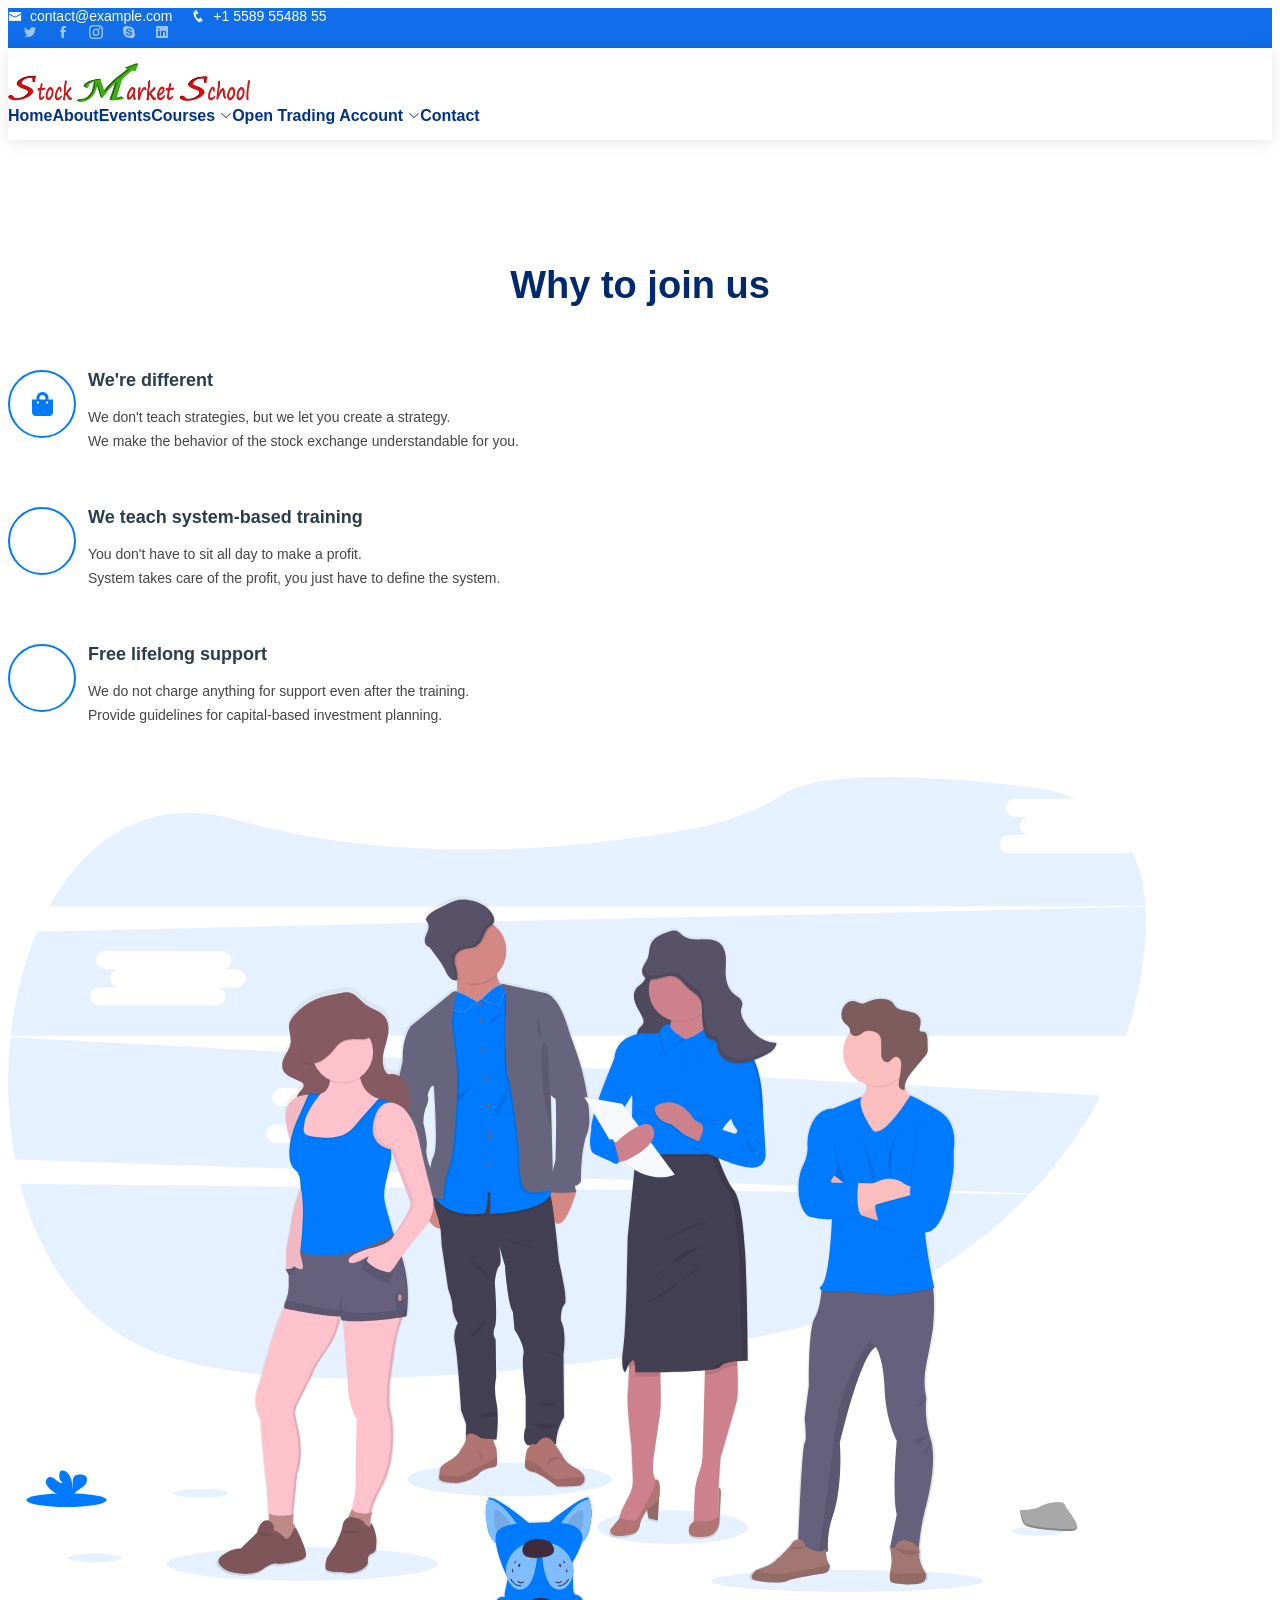
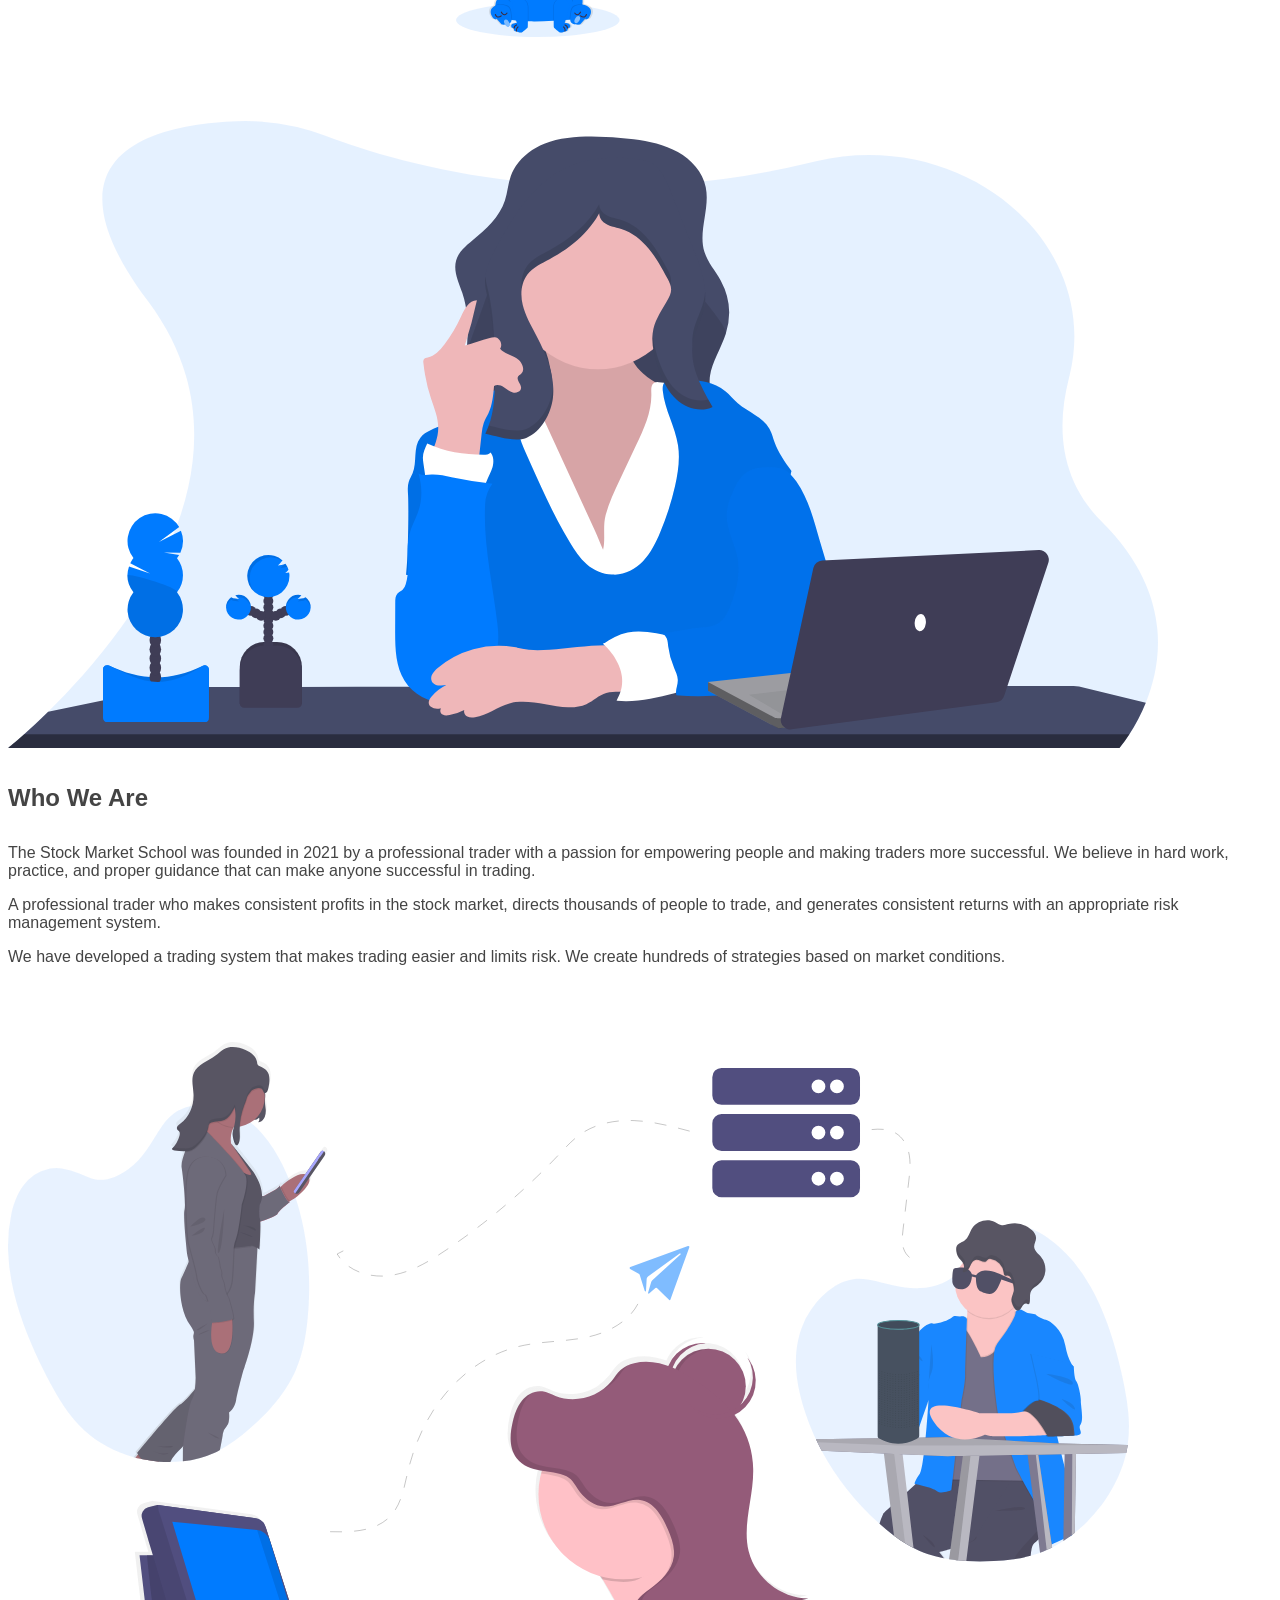
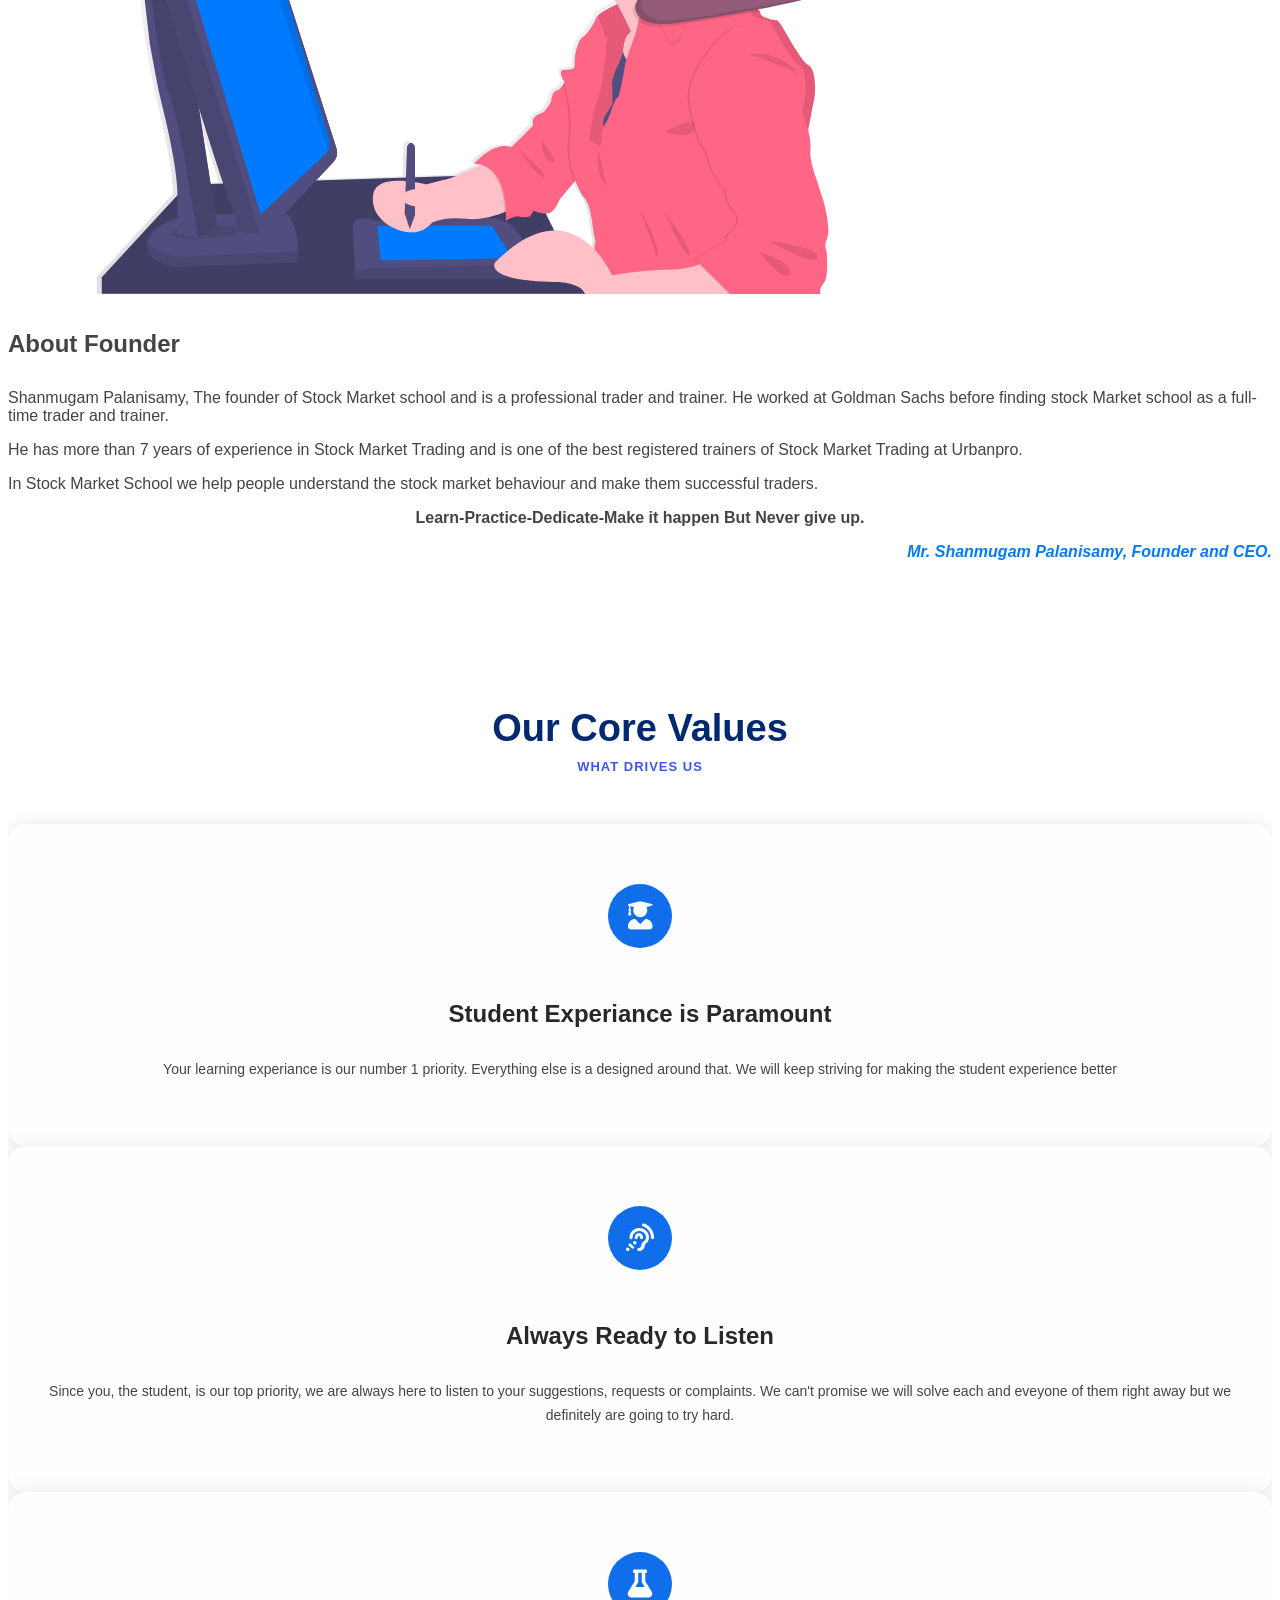
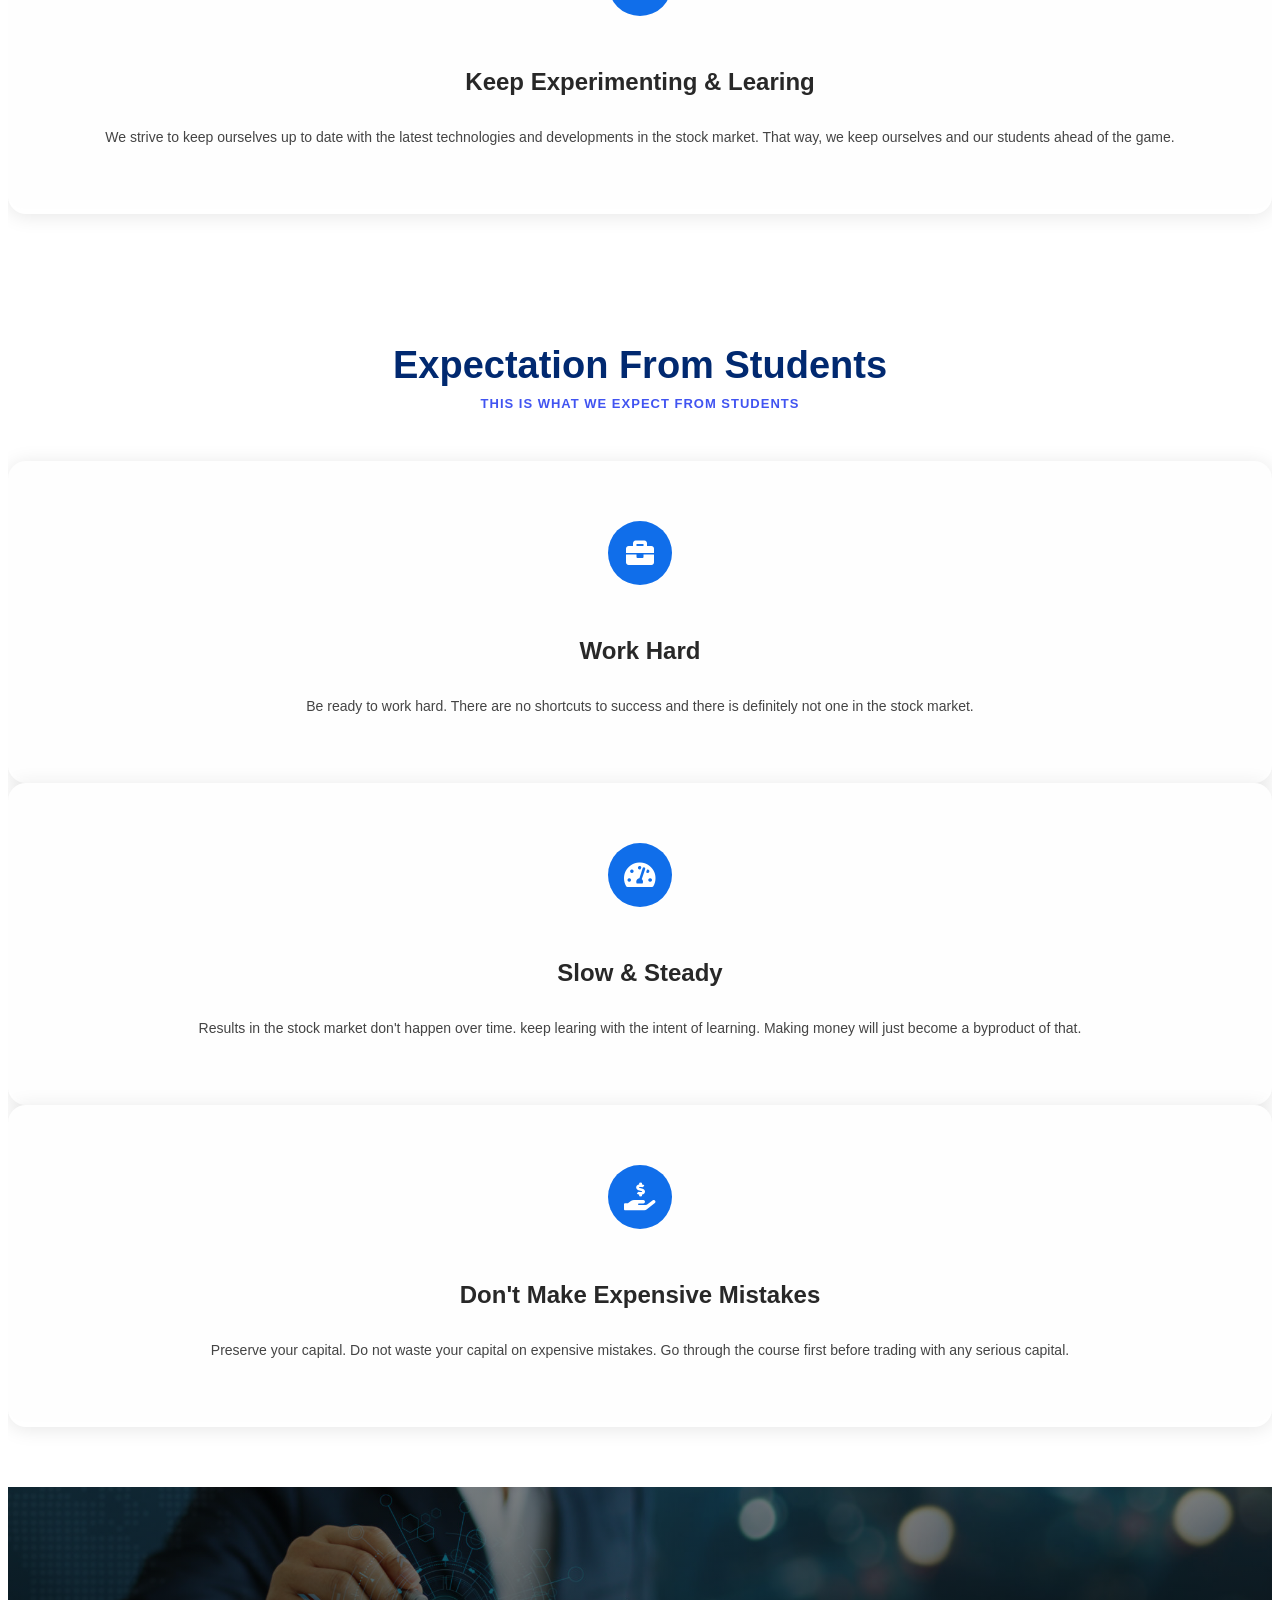
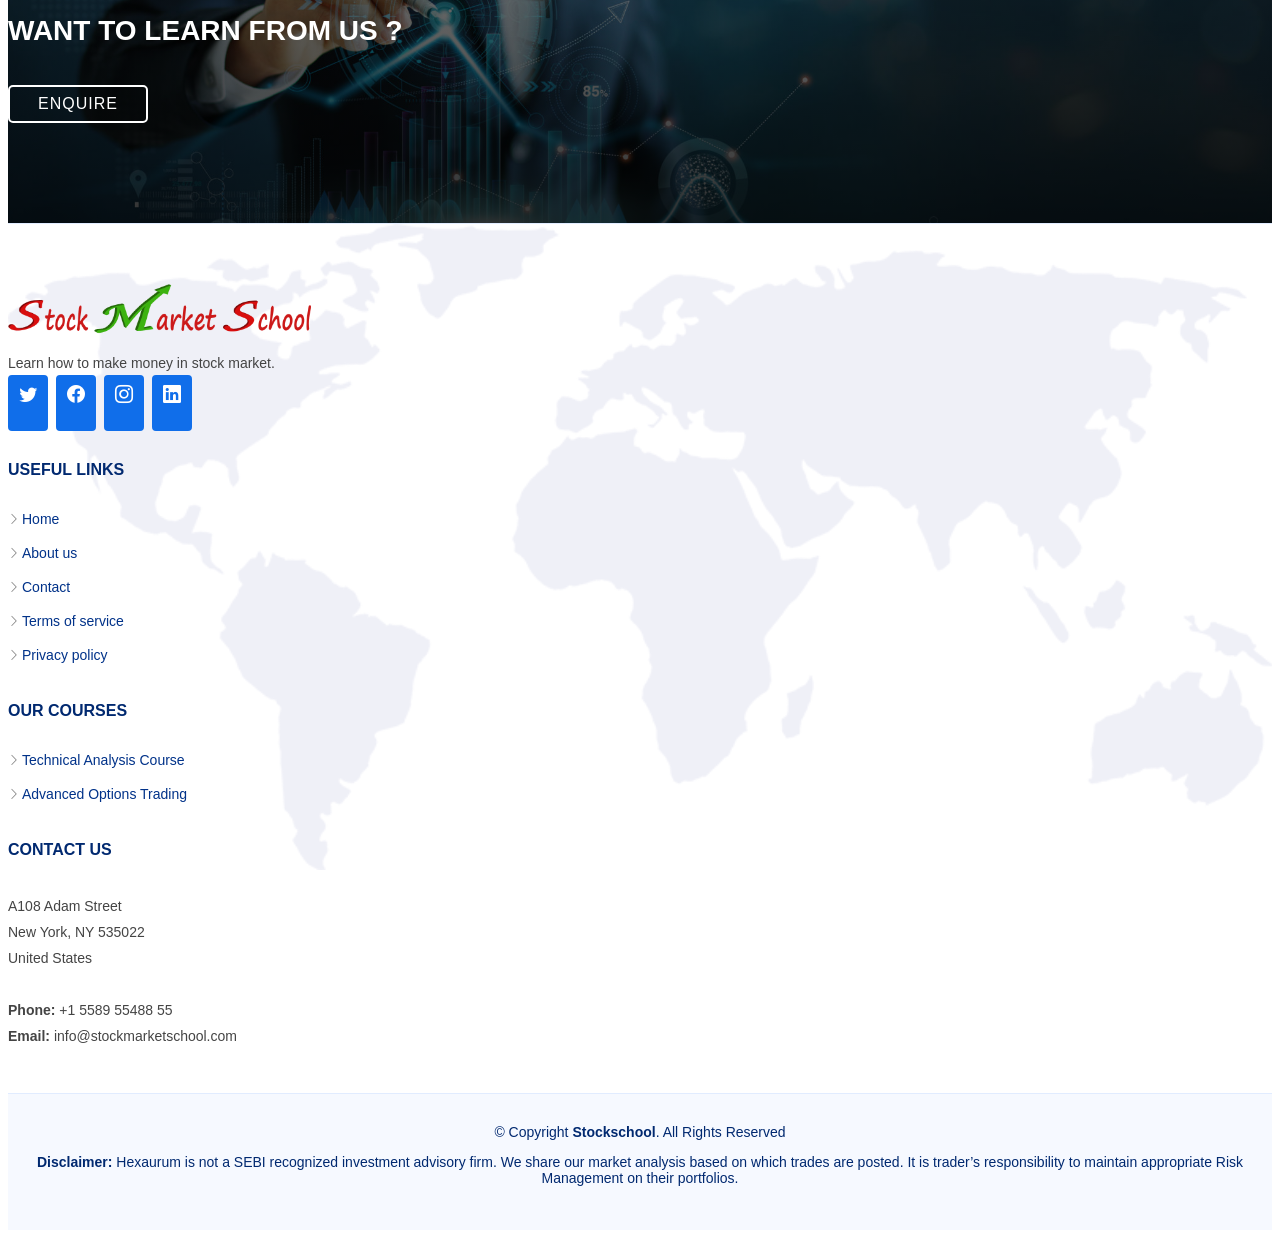
==== commit c40b4886: "about" ====
--- a/about.html
+++ b/about.html
@@ -36,15 +36,18 @@
   <link href="assets/vendor/font-awesome/css/font-awesome.min.css" rel="stylesheet">
   <link rel="stylesheet" href="/assets/vendor/font-awesome/css/font-awesome.min.css">
   <link href="assets/assets_carousel/vendor/icofont/icofont.min.css" rel="stylesheet">
+  <link rel="stylesheet" href="https://cdnjs.cloudflare.com/ajax/libs/font-awesome/5.15.4/css/all.min.css"
+    integrity="sha512-1ycn6IcaQQ40/MKBW2W4Rhis/DbILU74C1vSrLJxCq57o941Ym01SwNsOMqvEBFlcgUa6xLiPY/NS5R+E6ztJQ=="
+    crossorigin="anonymous" referrerpolicy="no-referrer" />
   <!-- Template Main CSS File -->
   <link href="assets/css/style.css" rel="stylesheet">
 
 
-    <link href="assets/assets_carousel/vendor/icofont/icofont.min.css" rel="stylesheet">
-
-
-    <script src="assets/assets_carousel/vendor/jquery/jquery.min.js"></script>
-    <script src="assets/assets_carousel/vendor/bootstrap/js/bootstrap.bundle.min.js"></script>
+  <link href="assets/assets_carousel/vendor/icofont/icofont.min.css" rel="stylesheet">
+
+
+  <script src="assets/assets_carousel/vendor/jquery/jquery.min.js"></script>
+  <script src="assets/assets_carousel/vendor/bootstrap/js/bootstrap.bundle.min.js"></script>
 </head>
 <style>
   #about .about-container .background {
@@ -163,7 +166,7 @@
         <ul>
           <li><a class="nav-link scrollto " href="index.html">Home</a></li>
           <li><a class="nav-link scrollto" href="about.html">About</a></li>
-          <li><a class="nav-link scrollto" href="live-webinar.html">Live Webinar</a></li>
+          <li><a class="nav-link scrollto" href="live-webinar.html">Events</a></li>
           <li class="dropdown"><a class="nav-link scrollto" href="#Course" disabled tabindex="-1">Courses <i
                 class="bi bi-chevron-down"></i></a>
             <ul>
@@ -172,7 +175,15 @@
 
             </ul>
           </li>
-
+          <li class="dropdown"><a class="nav-link scrollto" href="" disabled tabindex="-1">Open Trading Account <i
+                class="bi bi-chevron-down"></i></a>
+            <ul>
+              <li><a href="https://zerodha.com/?c=FX9409&s=CONSOLE">Open an account with Zerodha </a></li>
+              <li><a href="https://www.5paisa.com/open-demat-account/?referralcode=57130872">Open an account with
+                  5paisa.com</a></li>
+
+            </ul>
+          </li>
           <!-- <ul>
               <li><a href="#">Drop Down 1</a></li>
               <li class="dropdown"><a href="#"><span>courses</span> <i class="bi bi-chevron-right"></i></a>
@@ -224,22 +235,25 @@
             <div class="icon-box" data-aos="fade-up" data-aos-delay="100">
               <div class="icon"><i class="fa fa-shopping-bag"></i></div>
               <h4 class="title"><a href="">We're different</a></h4>
-              <p class="description">We don't teach strategies, but we let you create a strategy.<br>We make the behavior of the stock exchange understandable for you.
+              <p class="description">We don't teach strategies, but we let you create a strategy.<br>We make the
+                behavior of the stock exchange understandable for you.
               </p>
-              
+
             </div>
 
             <div class="icon-box" data-aos="fade-up" data-aos-delay="200">
               <div class="icon"><i class="fa fa-photo"></i></div>
               <h4 class="title"><a href="">We teach system-based training</a></h4>
-              <p class="description">You don't have to sit all day to make a profit.<br>System takes care of the profit, you just have to define the system.
+              <p class="description">You don't have to sit all day to make a profit.<br>System takes care of the profit,
+                you just have to define the system.
               </p>
             </div>
 
             <div class="icon-box" data-aos="fade-up" data-aos-delay="300">
               <div class="icon"><i class="fa fa-bar-chart"></i></div>
               <h4 class="title"><a href="">Free lifelong support</a></h4>
-              <p class="description">We do not charge anything for support even after the training.<br>Provide guidelines for capital-based investment planning.
+              <p class="description">We do not charge anything for support even after the training.<br>Provide
+                guidelines for capital-based investment planning.
 
               </p>
             </div>
@@ -258,17 +272,20 @@
           <div class="col-lg-6 pt-4 pt-lg-0" data-aos="fade-left">
             <h4>Who We Are</h4>
             <p>
-              The Stock Market School was founded in 2021 by a professional trader with a passion for empowering people and making traders more successful. 
+              The Stock Market School was founded in 2021 by a professional trader with a passion for empowering people
+              and making traders more successful.
               We believe in hard work, practice, and proper guidance that can make anyone successful in trading.
 
             </p>
             <p>
-              A professional trader who makes consistent profits in the stock market, directs thousands of people to trade, and generates consistent returns with an appropriate risk management
-               system.
-
-            </p>
-            <p>
-              We have developed a trading system that makes trading easier and limits risk. We create hundreds of strategies based on market conditions.
+              A professional trader who makes consistent profits in the stock market, directs thousands of people to
+              trade, and generates consistent returns with an appropriate risk management
+              system.
+
+            </p>
+            <p>
+              We have developed a trading system that makes trading easier and limits risk. We create hundreds of
+              strategies based on market conditions.
 
 
             </p>
@@ -280,24 +297,29 @@
             <img src="assets/img/about-extra-2.svg" class="img-fluid" alt="">
           </div>
 
-          <div class="col-lg-6 pt-4 d-flex flex-column justify-content-center pt-lg-0 order-2 order-lg-1" data-aos="fade-right">
+          <div class="col-lg-6 pt-4 d-flex flex-column justify-content-center pt-lg-0 order-2 order-lg-1"
+            data-aos="fade-right">
             <h4>About Founder</h4>
             <p>
-              Shanmugam Palanisamy, The founder of Stock Market school and is a professional trader and trainer. He worked at Goldman Sachs before finding stock Market school as a full-time trader and trainer.
-            </p>
-            <p>
-              He has more than 7 years of experience in Stock Market Trading and is one of the best registered trainers of Stock Market Trading at Urbanpro.
-
-            </p>
-            <p>
-              In Stock Market School we help people understand the stock market behaviour and make them successful traders.
+              Shanmugam Palanisamy, The founder of Stock Market school and is a professional trader and trainer. He
+              worked at Goldman Sachs before finding stock Market school as a full-time trader and trainer.
+            </p>
+            <p>
+              He has more than 7 years of experience in Stock Market Trading and is one of the best registered trainers
+              of Stock Market Trading at Urbanpro.
+
+            </p>
+            <p>
+              In Stock Market School we help people understand the stock market behaviour and make them successful
+              traders.
 
             </p>
             <div style="justify-content: center; text-align: center;">
-              <p ><strong>Learn-Practice-Dedicate-Make it happen But Never give up.
-              </strong></p>
-            </div>
-            <p style="color: #007bff;font-style: italic; text-align: end; font-weight: bold;">Mr. Shanmugam Palanisamy, Founder and CEO.</p>
+              <p><strong>Learn-Practice-Dedicate-Make it happen But Never give up.
+                </strong></p>
+            </div>
+            <p style="color: #007bff;font-style: italic; text-align: end; font-weight: bold;">Mr. Shanmugam Palanisamy,
+              Founder and CEO.</p>
           </div>
 
         </div>
@@ -305,98 +327,110 @@
       </div>
     </section><!-- End About Section -->
 
-
+    <!-- ======= Services Section ======= -->
+    <section id="services" class="services">
+      <div class="container" data-aos="fade-up">
+
+        <header class="section-header" data-aos="fade-up">
+
+          <p>Our Core Values</p>
+          <p>
+          <h2>
+            What drives us
+          </h2>
+          </p>
+
+
+        </header>
+
+        <div class="row" data-aos="fade-up">
+          <div class="col-lg-4 col-md-6 d-flex align-items-stretch" data-aos="fade-up" data-aos-delay="100">
+            <div class="icon-box">
+
+              <div class="icon"><i class="fas fa-user-graduate"></i></div>
+              <h4 class="text-center"><a href="">Student Experiance is Paramount</a></h4>
+              <p class="text-center"> Your learning experiance is our number 1 priority. Everything else is a designed
+                around that. We will keep striving for making the student experience better</p>
+            </div>
+          </div>
+
+          <div class="col-lg-4 col-md-6 d-flex align-items-stretch mt-4 mt-md-0" data-aos="fade-up"
+            data-aos-delay="200">
+            <div class="icon-box">
+              <div class="icon"><i class="fas fa-assistive-listening-systems"></i></div>
+              <h4><a href="">Always Ready to Listen</a></h4>
+              <p>Since you, the student, is our top priority, we are always here to listen to your suggestions, requests
+                or complaints. We can't promise we will solve each and eveyone of them right away but we definitely are
+                going to try hard.</p>
+            </div>
+          </div>
+
+          <div class="col-lg-4 col-md-6 d-flex align-items-stretch mt-4 mt-lg-0" data-aos="fade-up"
+            data-aos-delay="300">
+            <div class="icon-box">
+              <div class="icon"><i class="fas fa-flask"></i></div>
+              <h4><a href="">Keep Experimenting & Learing</a></h4>
+              <p>We strive to keep ourselves up to date with the latest technologies and developments in the stock
+                market. That way, we keep ourselves and our students ahead of the game.</p>
+            </div>
+          </div>
+
+        </div>
+
+      </div>
+    </section><!-- End Services Section -->
+
+    <section id="services" class="services">
+      <div class="container" data-aos="fade-up">
+
+        <header class="section-header" data-aos="fade-up">
+
+          <p>Expectation From Students</p>
+          <p>
+          <h2>
+            This is what we expect from students
+          </h2>
+          </p>
+
+
+        </header>
+
+        <div class="row" data-aos="fade-up">
+
+
+          <div class="col-lg-4 col-md-6 d-flex align-items-stretch mt-4" data-aos="fade-up" data-aos-delay="100">
+            <div class="icon-box">
+              <div class="icon"><i class="fas fa-briefcase"></i></div>
+              <h4><a href="">Work Hard</a></h4>
+              <p>Be ready to work hard. There are no shortcuts to success and there is definitely not one in the stock
+                market.</p>
+            </div>
+          </div>
+
+          <div class="col-lg-4 col-md-6 d-flex align-items-stretch mt-4" data-aos="fade-up" data-aos-delay="200">
+            <div class="icon-box">
+              <div class="icon"><i class="fas fa-tachometer-alt"></i></div>
+              <h4><a href="">Slow & Steady </a></h4>
+              <p>Results in the stock market don't happen over time. keep learing with the intent of learning. Making
+                money will just become a byproduct of that.</p>
+            </div>
+          </div>
+
+          <div class="col-lg-4 col-md-6 d-flex align-items-stretch mt-4" data-aos="fade-up" data-aos-delay="300">
+            <div class="icon-box">
+              <div class="icon"><i class="fas fa-hand-holding-usd"></i></div>
+              <h4><a href="">Don't Make Expensive Mistakes</a></h4>
+              <p>Preserve your capital. Do not waste your capital on expensive mistakes. Go through the course first
+                before trading with any serious capital.</p>
+            </div>
+          </div>
+
+        </div>
+
+      </div>
+    </section><!-- End Services Section -->
     <!-- ======= Features Section ======= -->
-    <section id="features" class="features">
-
-
-      <div class="container" data-aos="fade-up">
-        <header class="section-header">
-          <!-- <h2>about</h2> -->
-          <p>Here’s what we offer at Stockmarketschool</p>
-
-        </header>
-
-        <!-- Feature Icons -->
-        <div class="row feature-icons" data-aos="fade-up">
-        
-          <div class="row">
-
-            <div class="col-xl-4 text-center" data-aos="fade-right" data-aos-delay="100">
-              <img src="assets/img/Wavy_Lst-06_Single-10.jpg" class="img-fluid p-4" alt="">
-            </div>
-
-            <div class="col-xl-8 d-flex content">
-              <div class="row align-self-center gy-4">
-
-                <div class="col-md-6 icon-box" data-aos="fade-up">
-                  <i class="ri-video-chat-line"></i>
-                  <div>
-                    <h4>Live Webinar
-                    </h4>
-                    <p>Join us for a full-fledged training which includes Fundamental and Technical topics and be an
-                      independent trader or Investor in Indian Stock Market.</p>
-                  </div>
-                </div>
-
-                <div class="col-md-6 icon-box" data-aos="fade-up" data-aos-delay="100">
-                  <i class="ri-stack-line"></i>
-                  <div>
-                    <h4>A Platform</h4>
-                    <p>We provide a platform for the active traders and investors to discuss, which will help them to
-                      discuss and gain more knowledge and to trade with confidence.</p>
-                  </div>
-                </div>
-
-                <div class="col-md-6 icon-box" data-aos="fade-up" data-aos-delay="200">
-                  <i class="ri-brush-4-line"></i>
-                  <div>
-                    <h4>Technical Guidance</h4>
-                    <p>We provide the complete technical guidance
-                      till the members become
-                      independent trader.</p>
-                  </div>
-                </div>
-
-                <div class="col-md-6 icon-box" data-aos="fade-up" data-aos-delay="300">
-                  <i class="ri-magic-line"></i>
-                  <div>
-                    <h4>Quality Learning</h4>
-                    <p>Here we offer quality learning through
-                      various platforms</p>
-                  </div>
-                </div>
-
-                <div class="col-md-6 icon-box" data-aos="fade-up" data-aos-delay="400">
-                  <i class="ri-command-line"></i>
-                  <div>
-                    <h4>Molestiae dolor</h4>
-                    <p>Et fuga et deserunt et enim. Dolorem architecto ratione tensa raptor marte</p>
-                  </div>
-                </div>
-
-                <div class="col-md-6 icon-box" data-aos="fade-up" data-aos-delay="500">
-                  <i class="ri-radar-line"></i>
-                  <div>
-                    <h4>Explicabo consectetur</h4>
-                    <p>Est autem dicta beatae suscipit. Sint veritatis et sit quasi ab aut inventore</p>
-                  </div>
-                </div>
-
-              </div>
-            </div>
-
-          </div>
-
-        </div><!-- End Feature Icons -->
-
-
-
-      </div>
-
-      </div>
-
-    </section><!-- End Features Section -->
+    <!-- End Features Section -->
 
 
 
@@ -435,22 +469,6 @@
 
   <!-- ======= Footer ======= -->
   <footer id="footer" class="footer">
-
-    <!-- <div class="footer-newsletter">
-      <div class="container">
-        <div class="row justify-content-center">
-          <div class="col-lg-12 text-center">
-            <h4>Our Newsletter</h4>
-            <p>Tamen quem nulla quae legam multos aute sint culpa legam noster magna</p>
-          </div>
-          <div class="col-lg-6">
-            <form action="" method="post">
-              <input type="email" name="email"><input type="submit" value="Subscribe">
-            </form>
-          </div>
-        </div>
-      </div>
-    </div> -->
 
     <div class="footer-top">
       <div class="container">
@@ -508,8 +526,15 @@
     <div class="container">
       <div class="copyright">
         &copy; Copyright <strong><span>Stockschool</span></strong>. All Rights Reserved
-      </div>
-
+        <div>
+          <p>
+            <strong>Disclaimer:</strong>
+            Hexaurum is not a SEBI recognized investment advisory firm. We share our market analysis based on which
+            trades are posted. It is trader’s responsibility to maintain appropriate Risk Management on their
+            portfolios.
+          </p>
+        </div>
+      </div>
     </div>
   </footer><!-- End Footer -->
   <div id="preloader"></div>
@@ -530,8 +555,8 @@
   <script src="assets/js/main.js"></script>
   <script src="js/main.js"></script>
 
-   <!--Start of Tawk.to Script-->
-   <script type="text/javascript">
+  <!--Start of Tawk.to Script-->
+  <script type="text/javascript">
     var Tawk_API = Tawk_API || {}, Tawk_LoadStart = new Date();
     (function () {
       var s1 = document.createElement("script"), s0 = document.getElementsByTagName("script")[0];
--- a/assets/css/style.css
+++ b/assets/css/style.css
@@ -626,7 +626,7 @@
   background: -webkit-linear-gradient(to left, #2B32B2, #1488CC);
 
   background: linear-gradient(to left, #2B32B2, #1488CC); */
- background: #106eea;
+  background: #106eea;
 
   z-index: -1;
   transition: transform .5s ease;
@@ -974,11 +974,13 @@
 #topbar .top-bar-social-links a:hover {
   color: #fff;
 }
+
 @media (max-width: 1500px) {
   .top-bar-social-links {
     margin-left: auto;
   }
 }
+
 /*--------------------------------------------------------------
 # Header
 --------------------------------------------------------------*/
@@ -1378,6 +1380,7 @@
     width: 100%;
   }
 }
+
 /*--------------------------------------------------------------
 # Events
 --------------------------------------------------------------*/
@@ -1449,6 +1452,7 @@
 .events .card:hover .card-body .card-title a {
   color: #106eea;
 }
+
 /*--------------------------------------------------------------
 # Index Page
 --------------------------------------------------------------*/
@@ -1807,12 +1811,15 @@
   color: #0b198f;
   transition: all 0.3s ease-in-out;
 }
-.counts .count-box:hover span{
-  color: #fff;
-}
-.counts .count-box:hover> .bi{
+
+.counts .count-box:hover span {
+  color: #fff;
+}
+
+.counts .count-box:hover>.bi {
   color: #fff !important;
 }
+
 .counts .count-box p {
   padding: 0;
   margin: 0;
@@ -1849,11 +1856,13 @@
   border-radius: 5px;
   /* transition-delay: 0.12s; */
   /* color: white; */
-  background-color:#106eea;
-}
-.features .feature-box:hover> h3{
+  background-color: #106eea;
+}
+
+.features .feature-box:hover>h3 {
   color: white;
 }
+
 .features .feature-box h3 {
   font-size: 18px;
   color: #012970;
@@ -1972,7 +1981,7 @@
 /*--------------------------------------------------------------
 # Services
 --------------------------------------------------------------*/
-.services .service-box {
+/* .services .service-box {
   box-shadow: 0px 0 30px rgba(1, 41, 112, 0.08);
   height: 100%;
   padding: 60px 30px;
@@ -2122,6 +2131,69 @@
 
 .services .service-box:hover .icon {
   background: #fff;
+} */
+
+
+/*--------------------------------------------------------------
+# Services
+--------------------------------------------------------------*/
+.services .icon-box {
+  padding: 60px 30px;
+  transition: all ease-in-out 0.3s;
+  background: #fefefe;
+  box-shadow: 0px 5px 90px 0px rgba(110, 123, 131, 0.1);
+  border-radius: 18px;
+  border-bottom: 5px solid #fff;
+  display: flex;
+  flex-direction: column;
+  justify-content: center;
+  align-items: center;
+  box-shadow: 0px 2px 20px rgb(0 0 0 / 10%);
+}
+
+.services .icon-box .icon {
+  width: 64px;
+  height: 64px;
+  background: #106eea;
+  border-radius: 50px;
+  display: flex;
+  align-items: center;
+  justify-content: center;
+  margin-bottom: 20px;
+  transition: ease-in-out 0.3s;
+  color: #fff;
+}
+
+.services .icon-box .icon i {
+  font-size: 28px;
+}
+
+.services .icon-box h4 {
+  font-weight: 700;
+  margin-bottom: 15px;
+  font-size: 24px;
+  text-align: center;
+}
+
+.services .icon-box h4 a {
+  color: #282828;
+  transition: ease-in-out 0.3s;
+}
+
+.services .icon-box p {
+  line-height: 24px;
+  font-size: 14px;
+  margin-bottom: 0;
+  text-align: center;
+}
+
+.services .icon-box:hover {
+  transform: translateY(-10px);
+  border-color: #106eea;
+}
+
+.services .icon-box:hover h4 a {
+  color: #106eea;
 }
 
 /*--------------------------------------------------------------
@@ -2149,12 +2221,15 @@
 
 .contact .info-box:hover>h3 {
   font-weight: bold;
-  color: white;transition: 0.5s;
-}
-.contact .info-box:hover>i{
   color: white;
   transition: 0.5s;
 }
+
+.contact .info-box:hover>i {
+  color: white;
+  transition: 0.5s;
+}
+
 .contact .info-box i {
   font-size: 38px;
   line-height: 0;
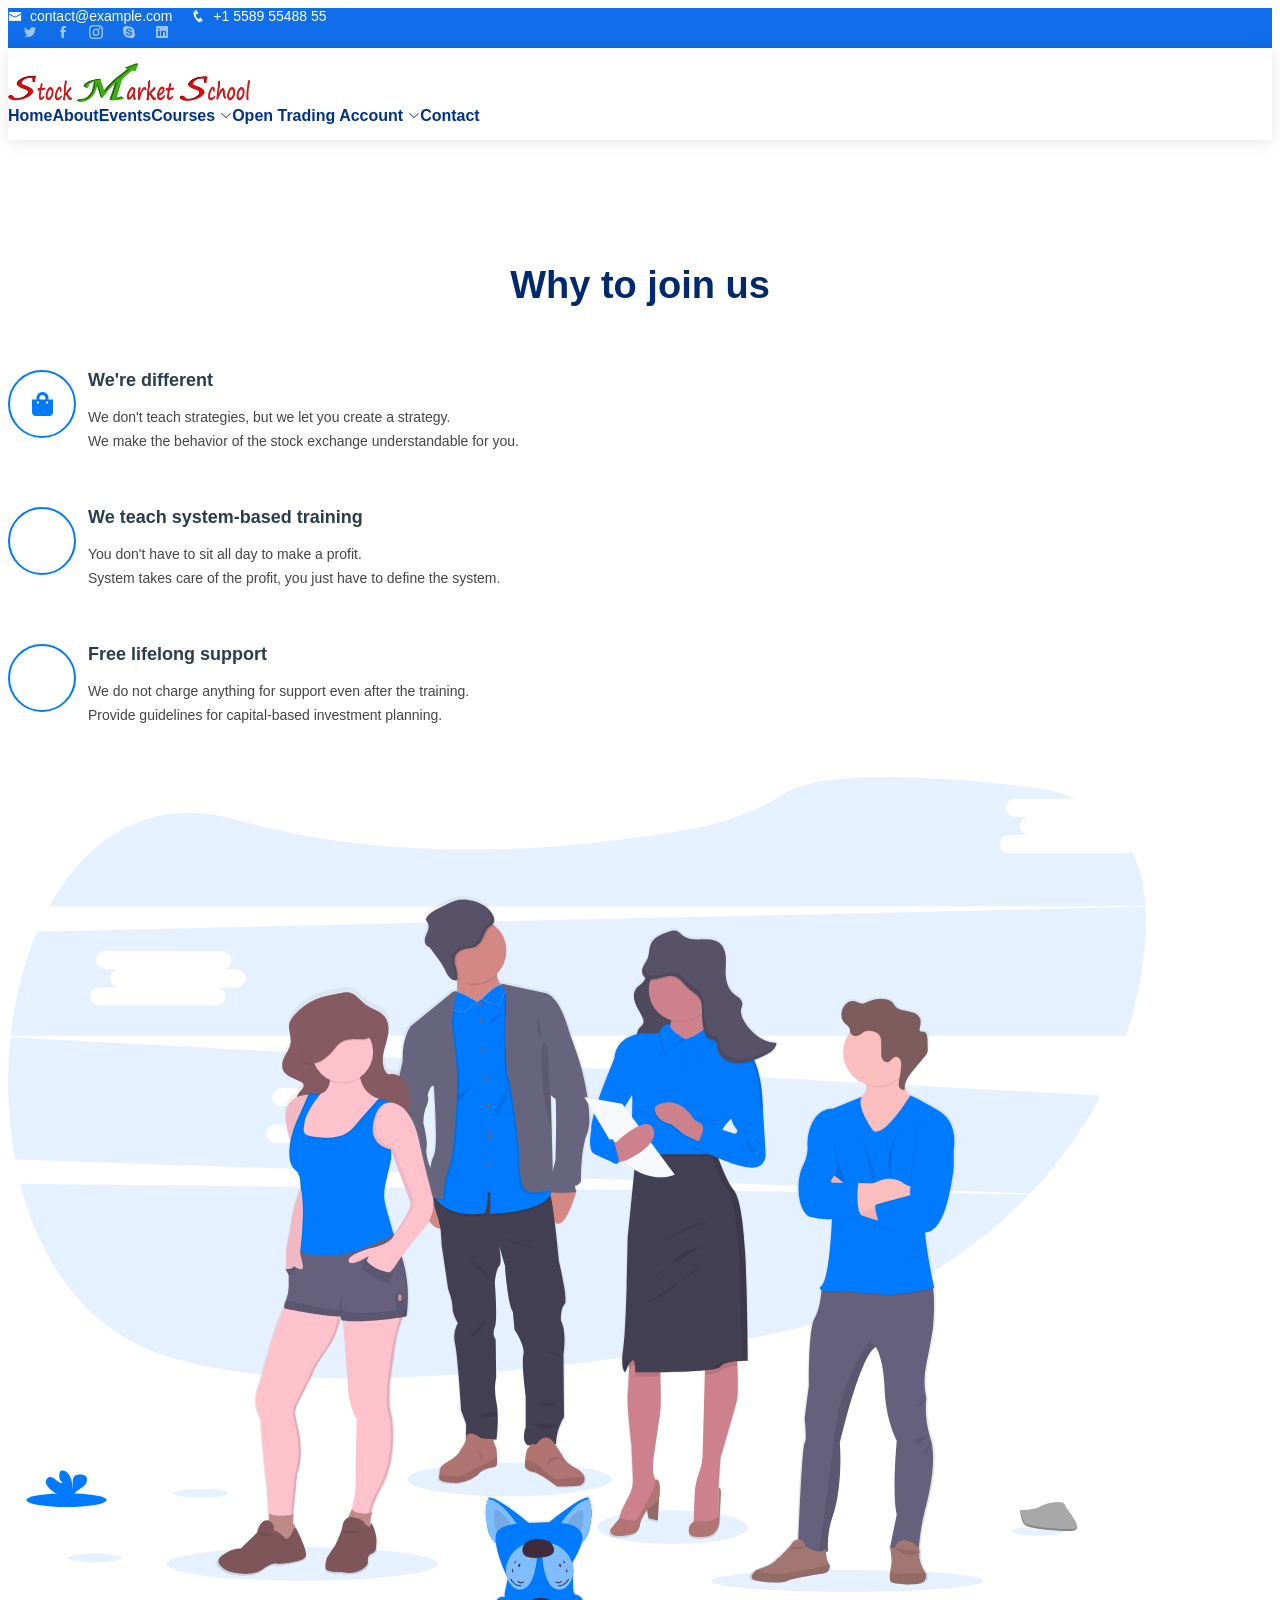
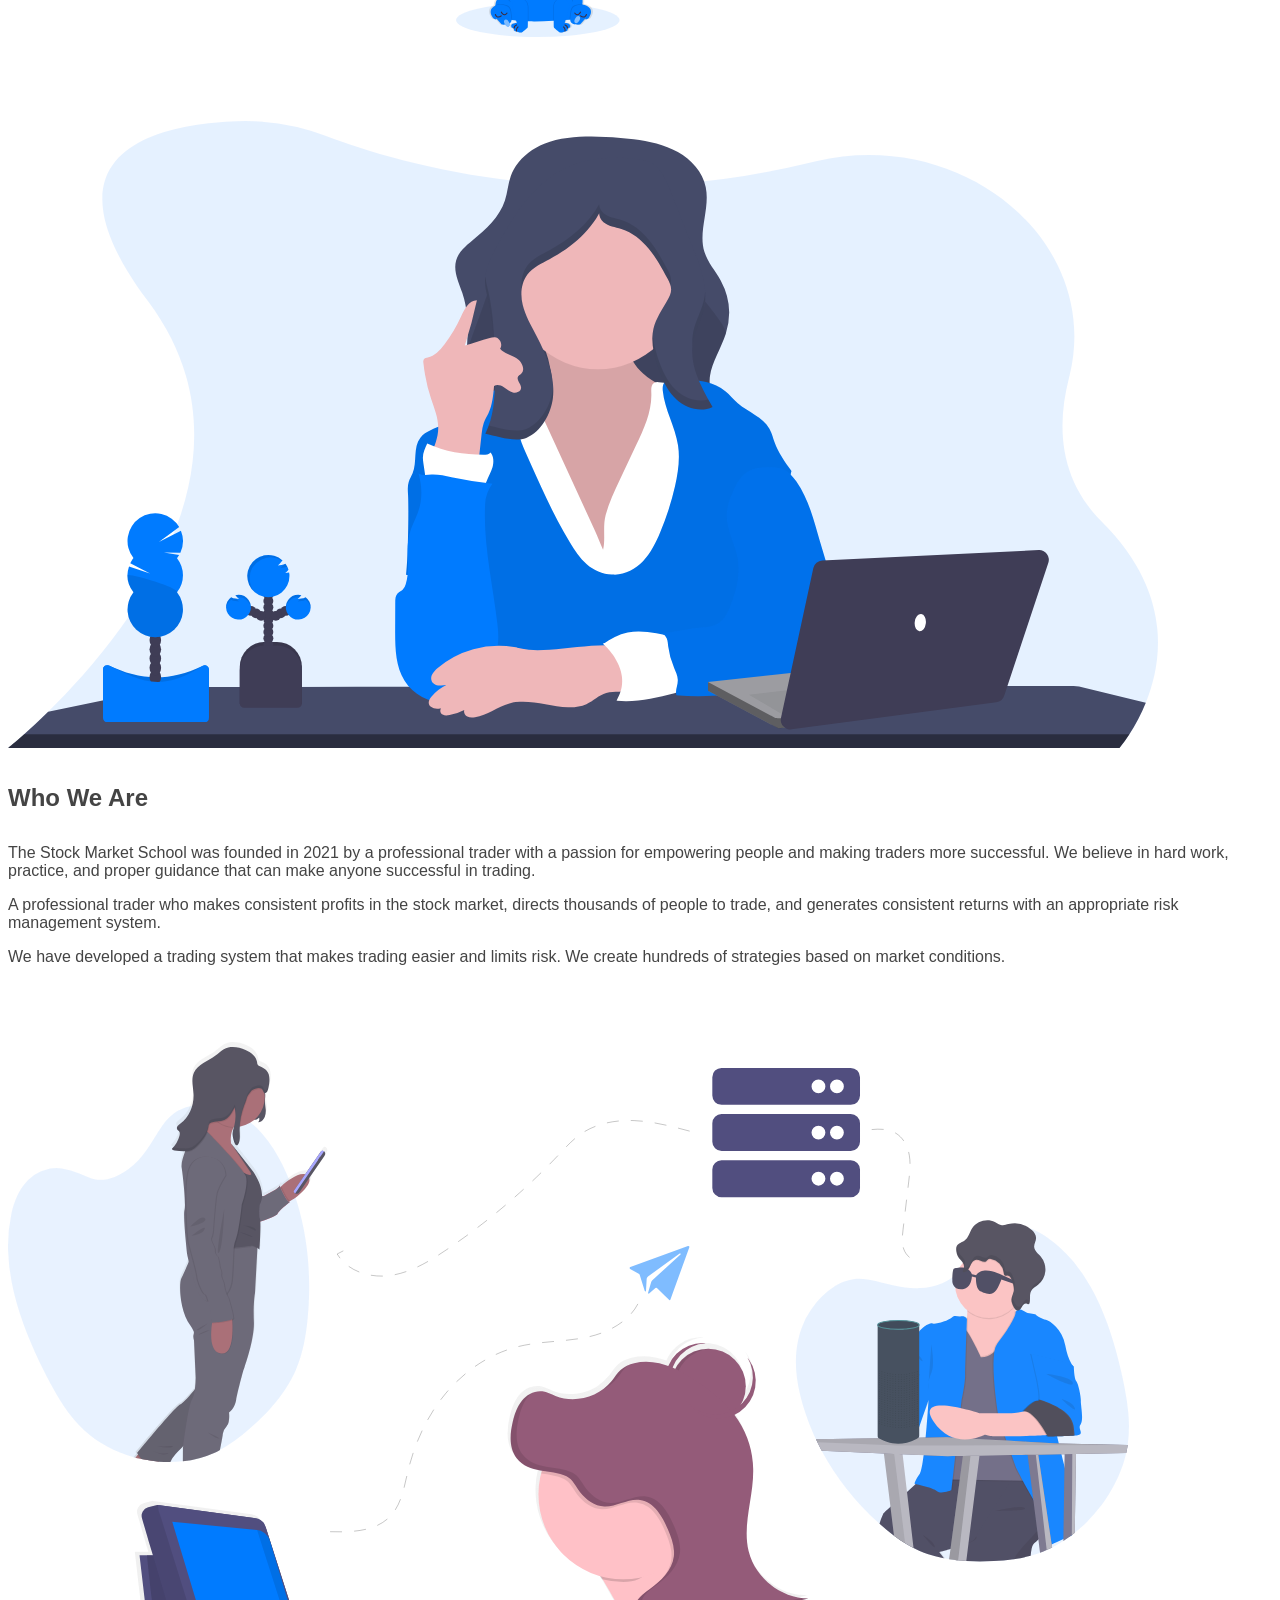
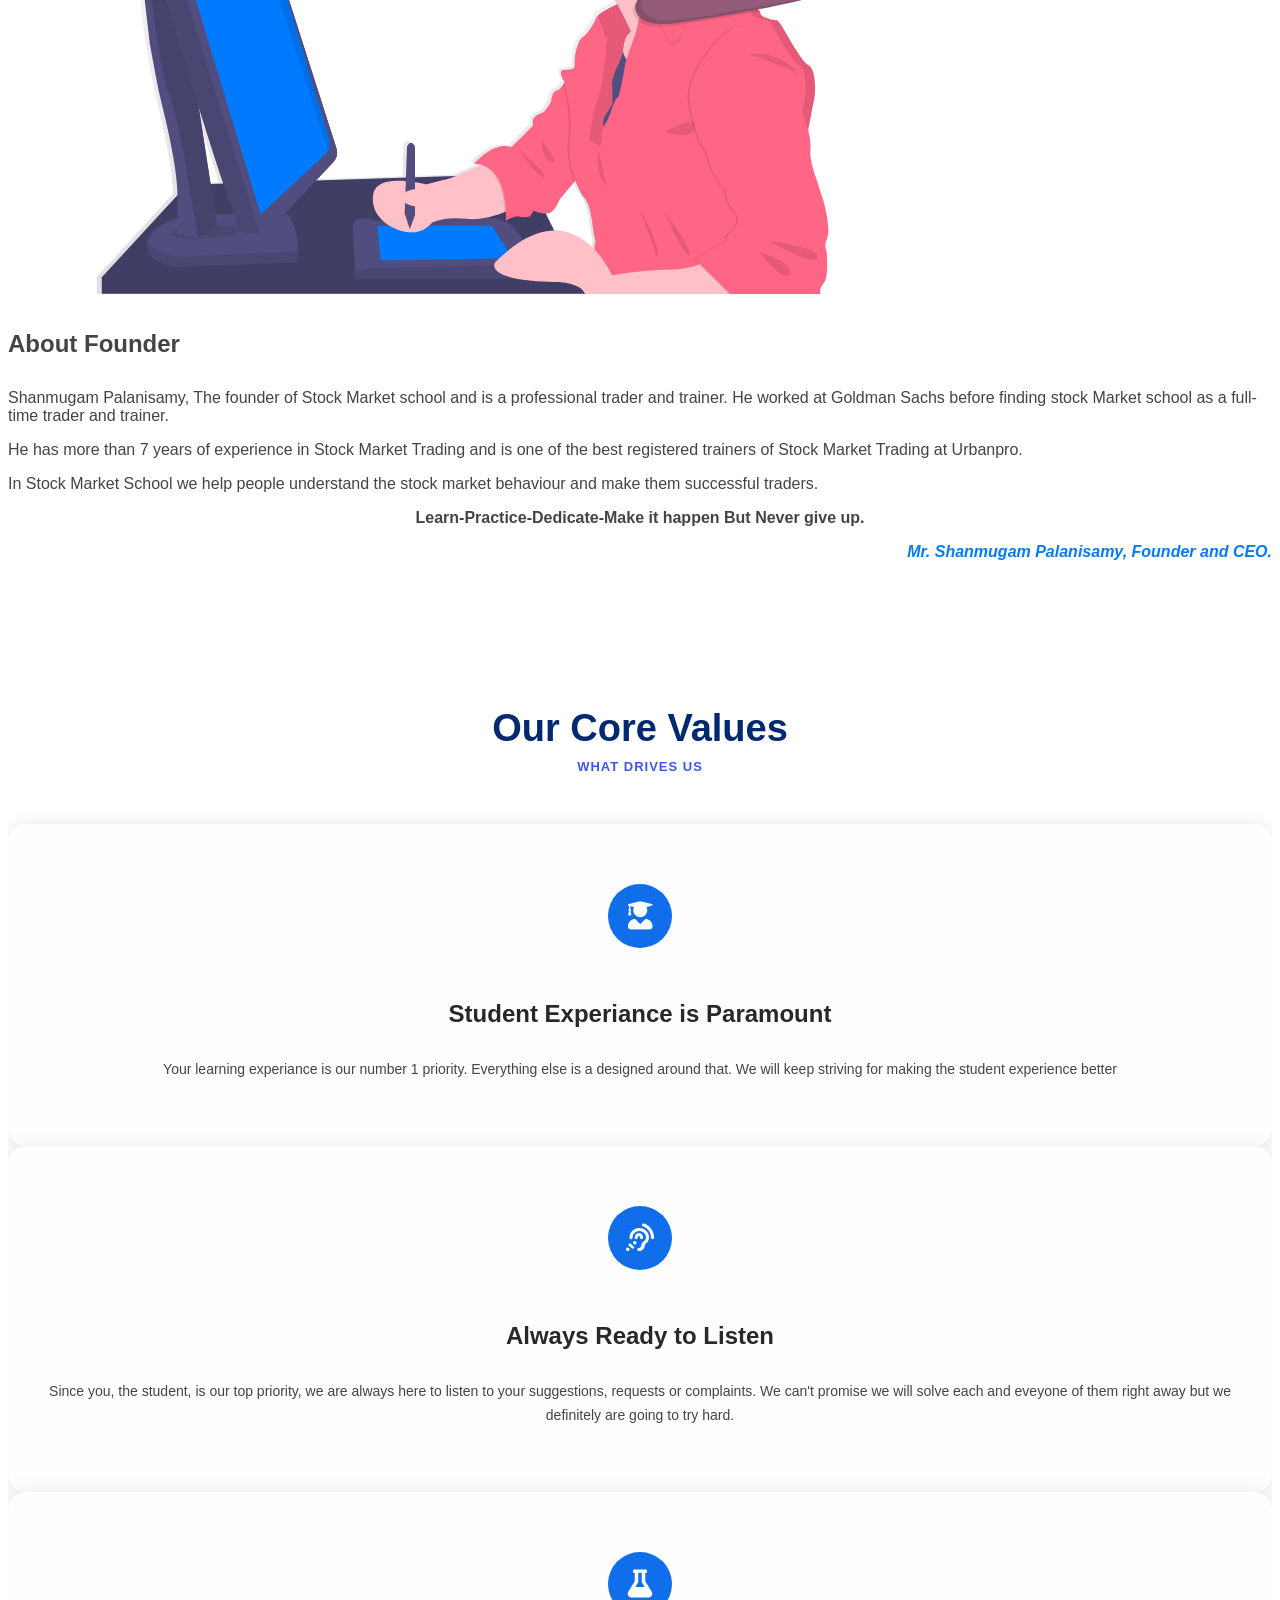
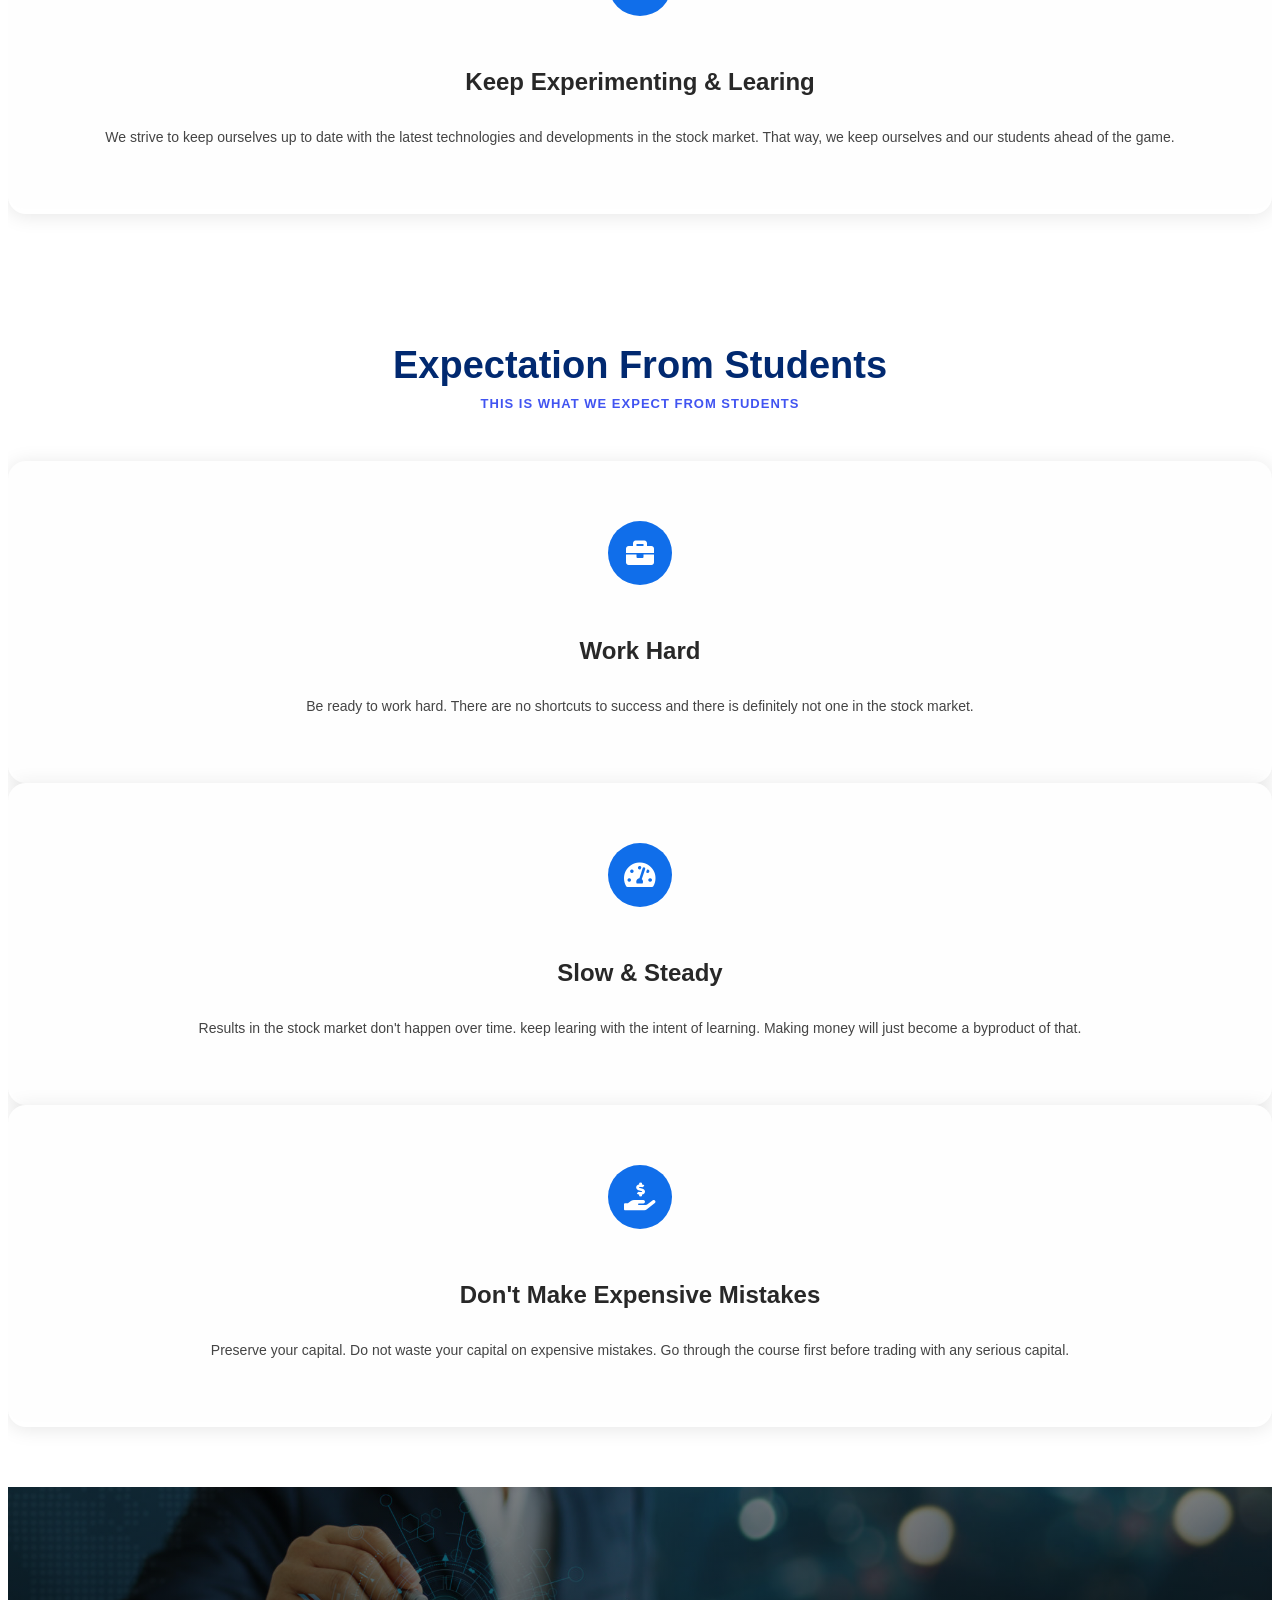
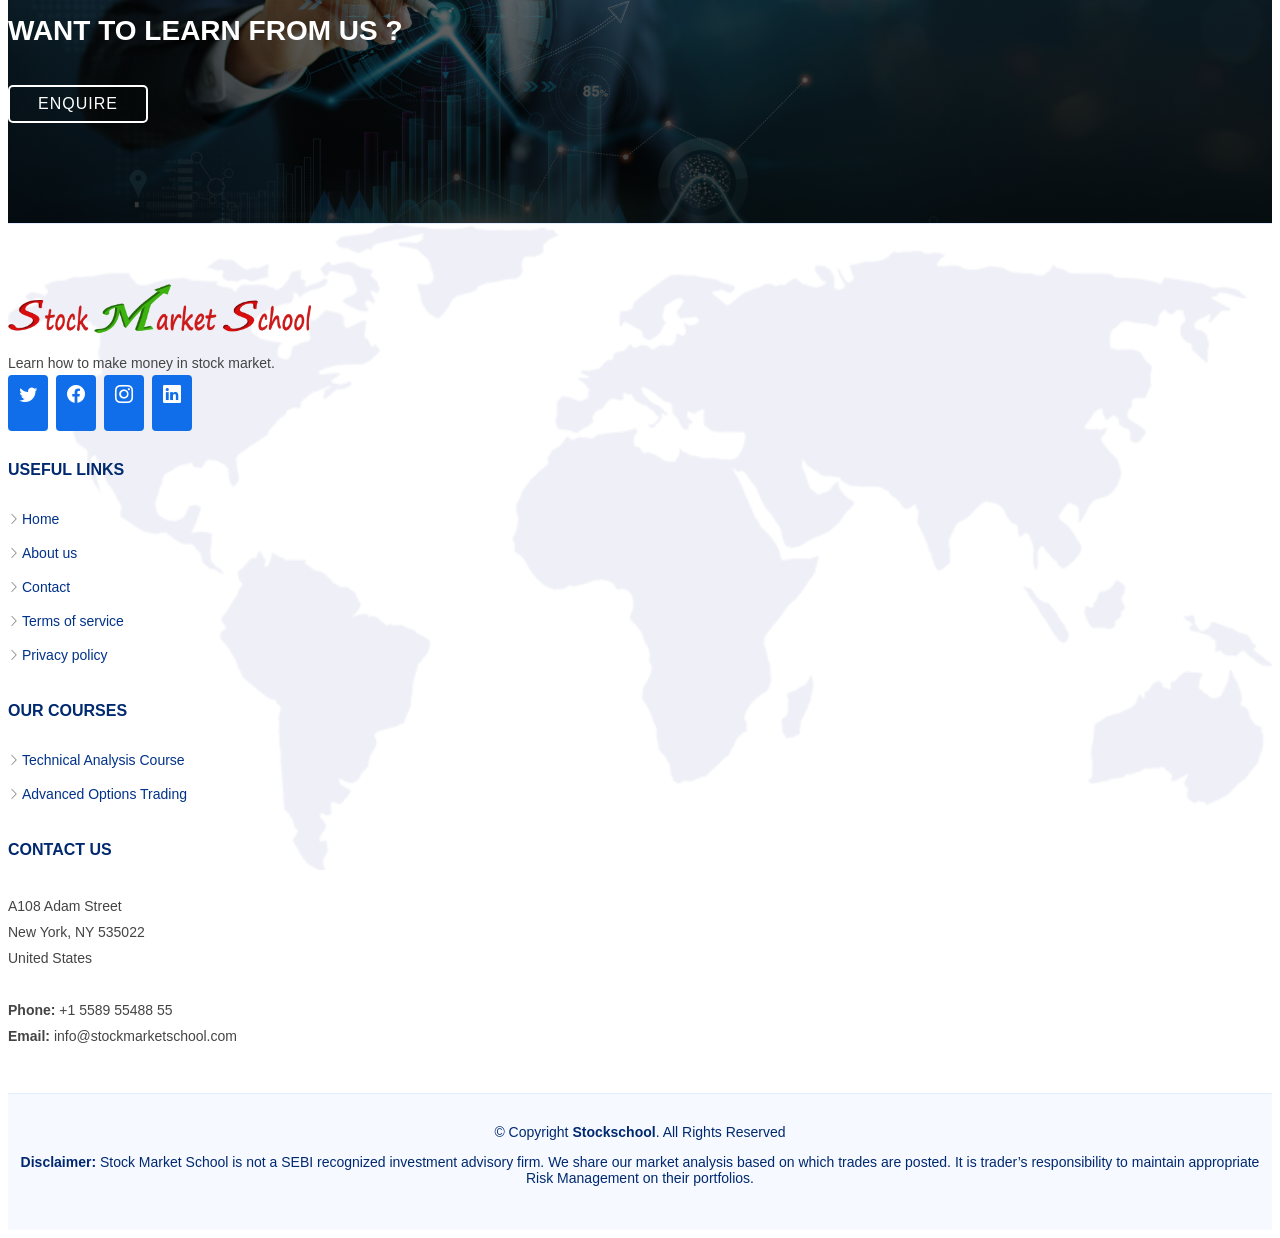
==== commit 6d4ac3c4: "sfs" ====
--- a/about.html
+++ b/about.html
@@ -158,7 +158,7 @@
     <div class="container-fluid container-xl d-flex align-items-center justify-content-between">
 
       <a href="index.html" class="logo d-flex align-items-center">
-        <img src="nav_logo_tx1.png" alt="">
+        <img src="assets/img/logo/nav_logo_tx1.png" alt="">
         <!-- <span>SMS</span> -->
       </a>
 
@@ -178,9 +178,9 @@
           <li class="dropdown"><a class="nav-link scrollto" href="" disabled tabindex="-1">Open Trading Account <i
                 class="bi bi-chevron-down"></i></a>
             <ul>
-              <li><a href="https://zerodha.com/?c=FX9409&s=CONSOLE">Open an account with Zerodha </a></li>
-              <li><a href="https://www.5paisa.com/open-demat-account/?referralcode=57130872">Open an account with
-                  5paisa.com</a></li>
+              <li><a href="https://zerodha.com/?c=FX9409&s=CONSOLE"><img src="assets/img/nav-icons/footer-zerodha.png" class="img-responsive img-thumbnail" style="height: 30px;width: 30px;" alt="" srcset=""> Open an account with Zerodha </a></li>
+              <li><a href="https://www.5paisa.com/open-demat-account/?referralcode=57130872"><img src="assets/img/nav-icons/footer-5paisa.png" class="img-responsive img-thumbnail" style="height: 30px;width: 30px;" alt="" srcset="">Open an account with
+                5paisa</a></li>
 
             </ul>
           </li>
@@ -475,7 +475,7 @@
         <div class="row gy-4">
           <div class="col-lg-5 col-md-12 footer-info">
             <a href="index.html" class="logo d-flex align-items-center">
-              <img src="nav_logo_tx1.png" alt="">
+              <img src="assets/img/logo/nav_logo_tx1.png" alt="">
               <!-- <span>Stockschool</span> -->
             </a>
             <p>Learn how to make money in stock market.</p>
@@ -529,7 +529,7 @@
         <div>
           <p>
             <strong>Disclaimer:</strong>
-            Hexaurum is not a SEBI recognized investment advisory firm. We share our market analysis based on which
+            Stock Market School is not a SEBI recognized investment advisory firm. We share our market analysis based on which
             trades are posted. It is trader’s responsibility to maintain appropriate Risk Management on their
             portfolios.
           </p>
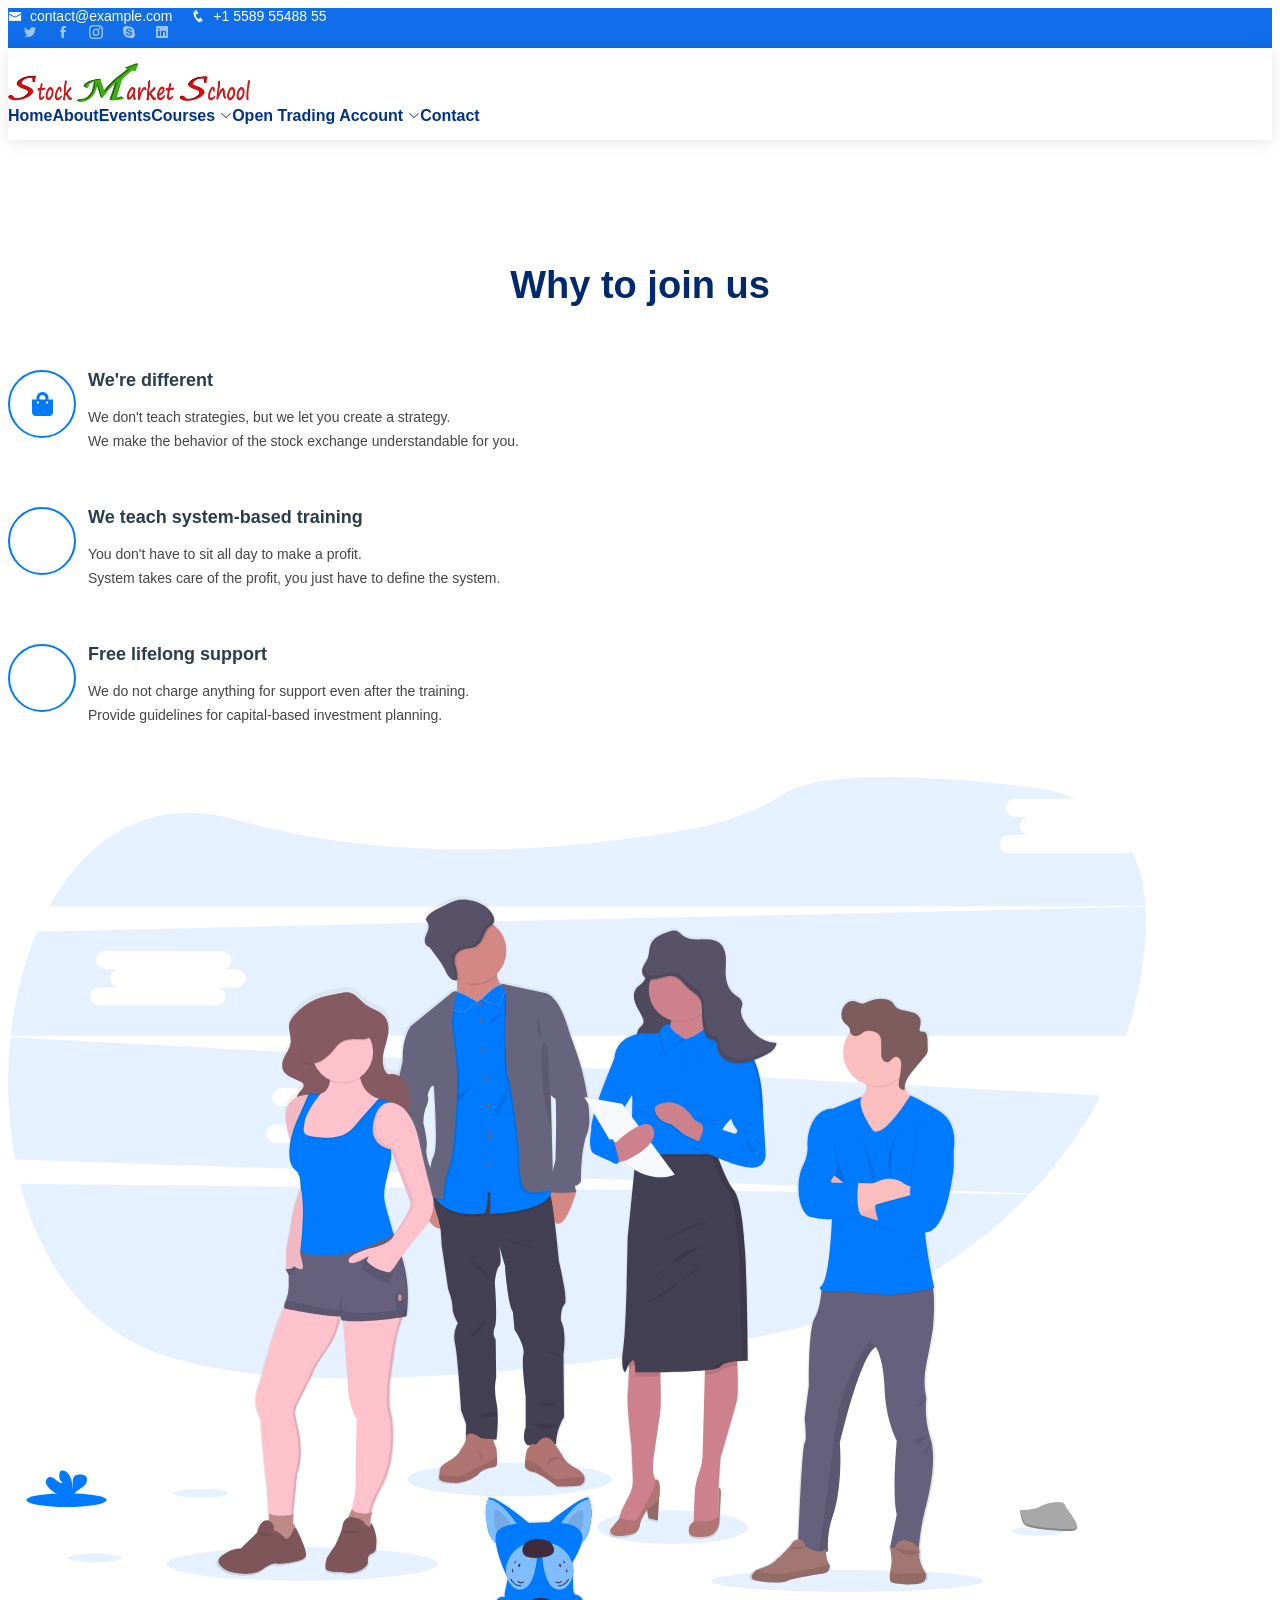
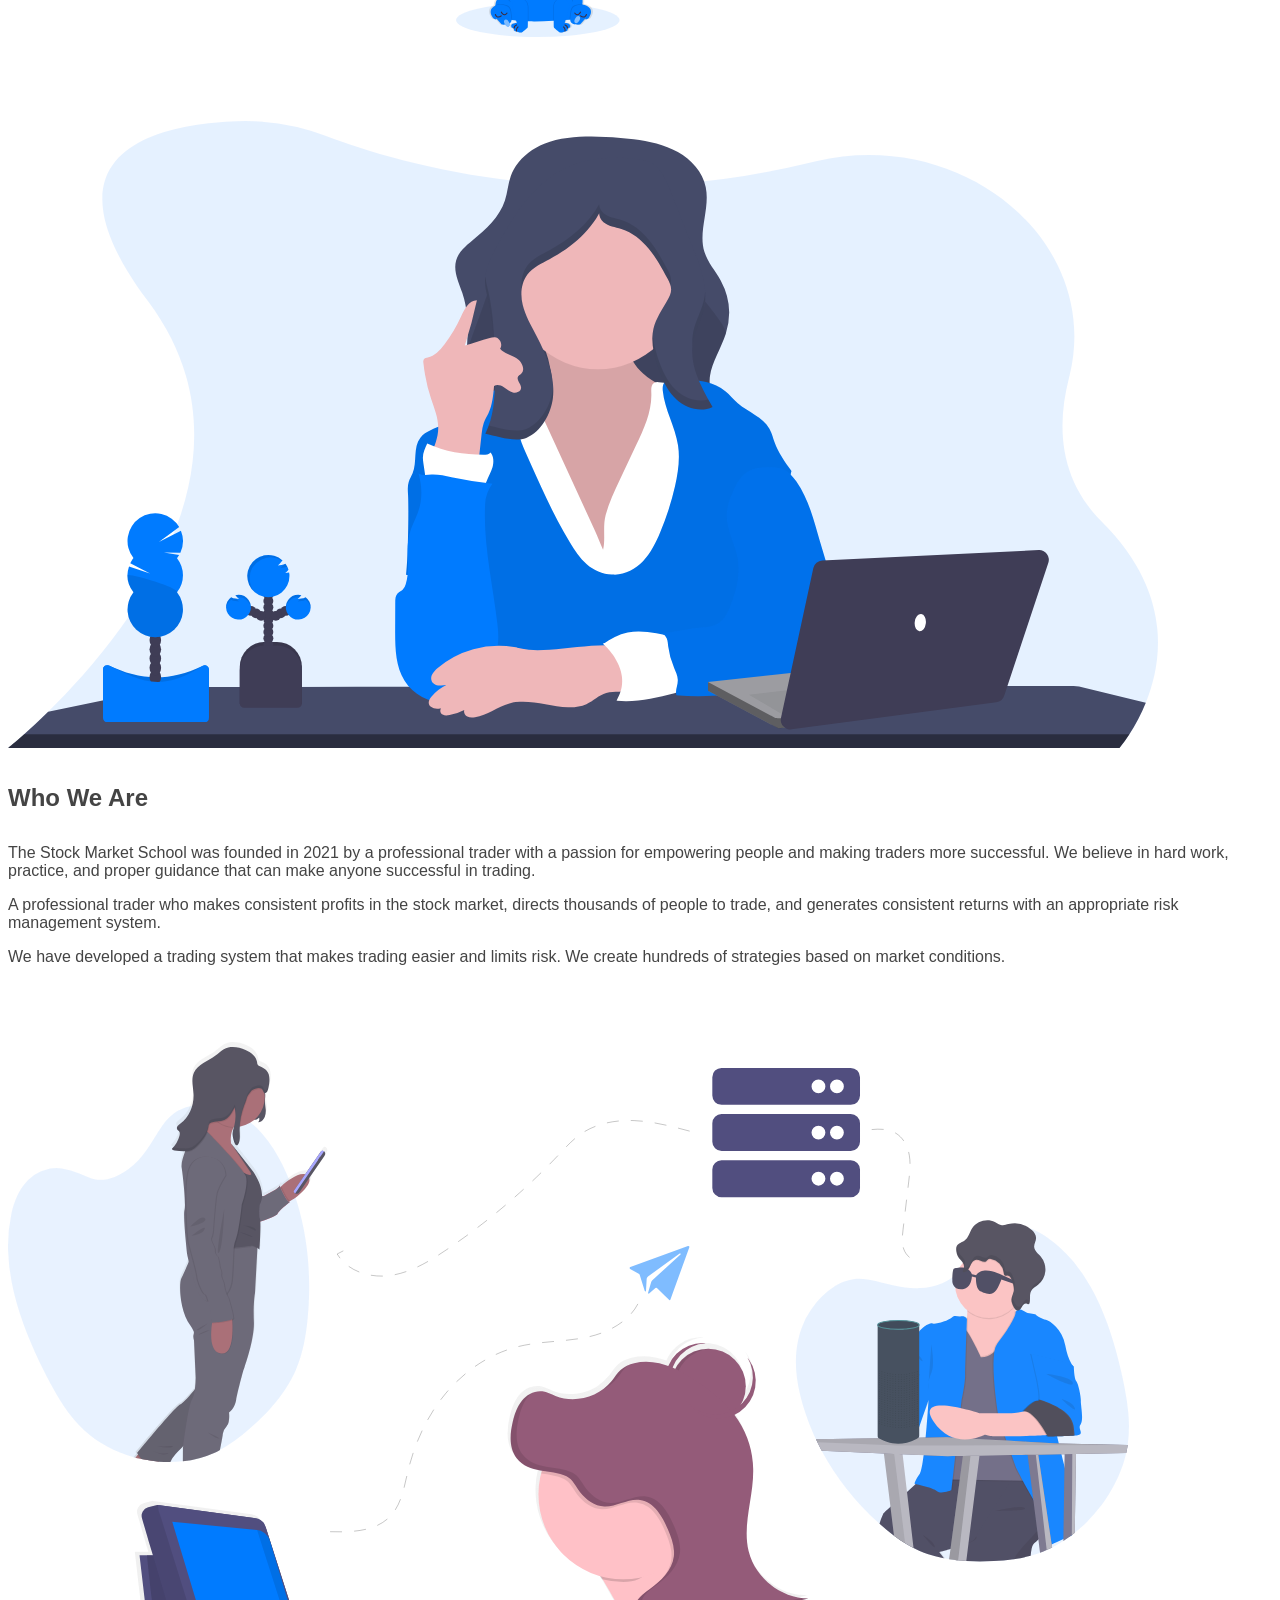
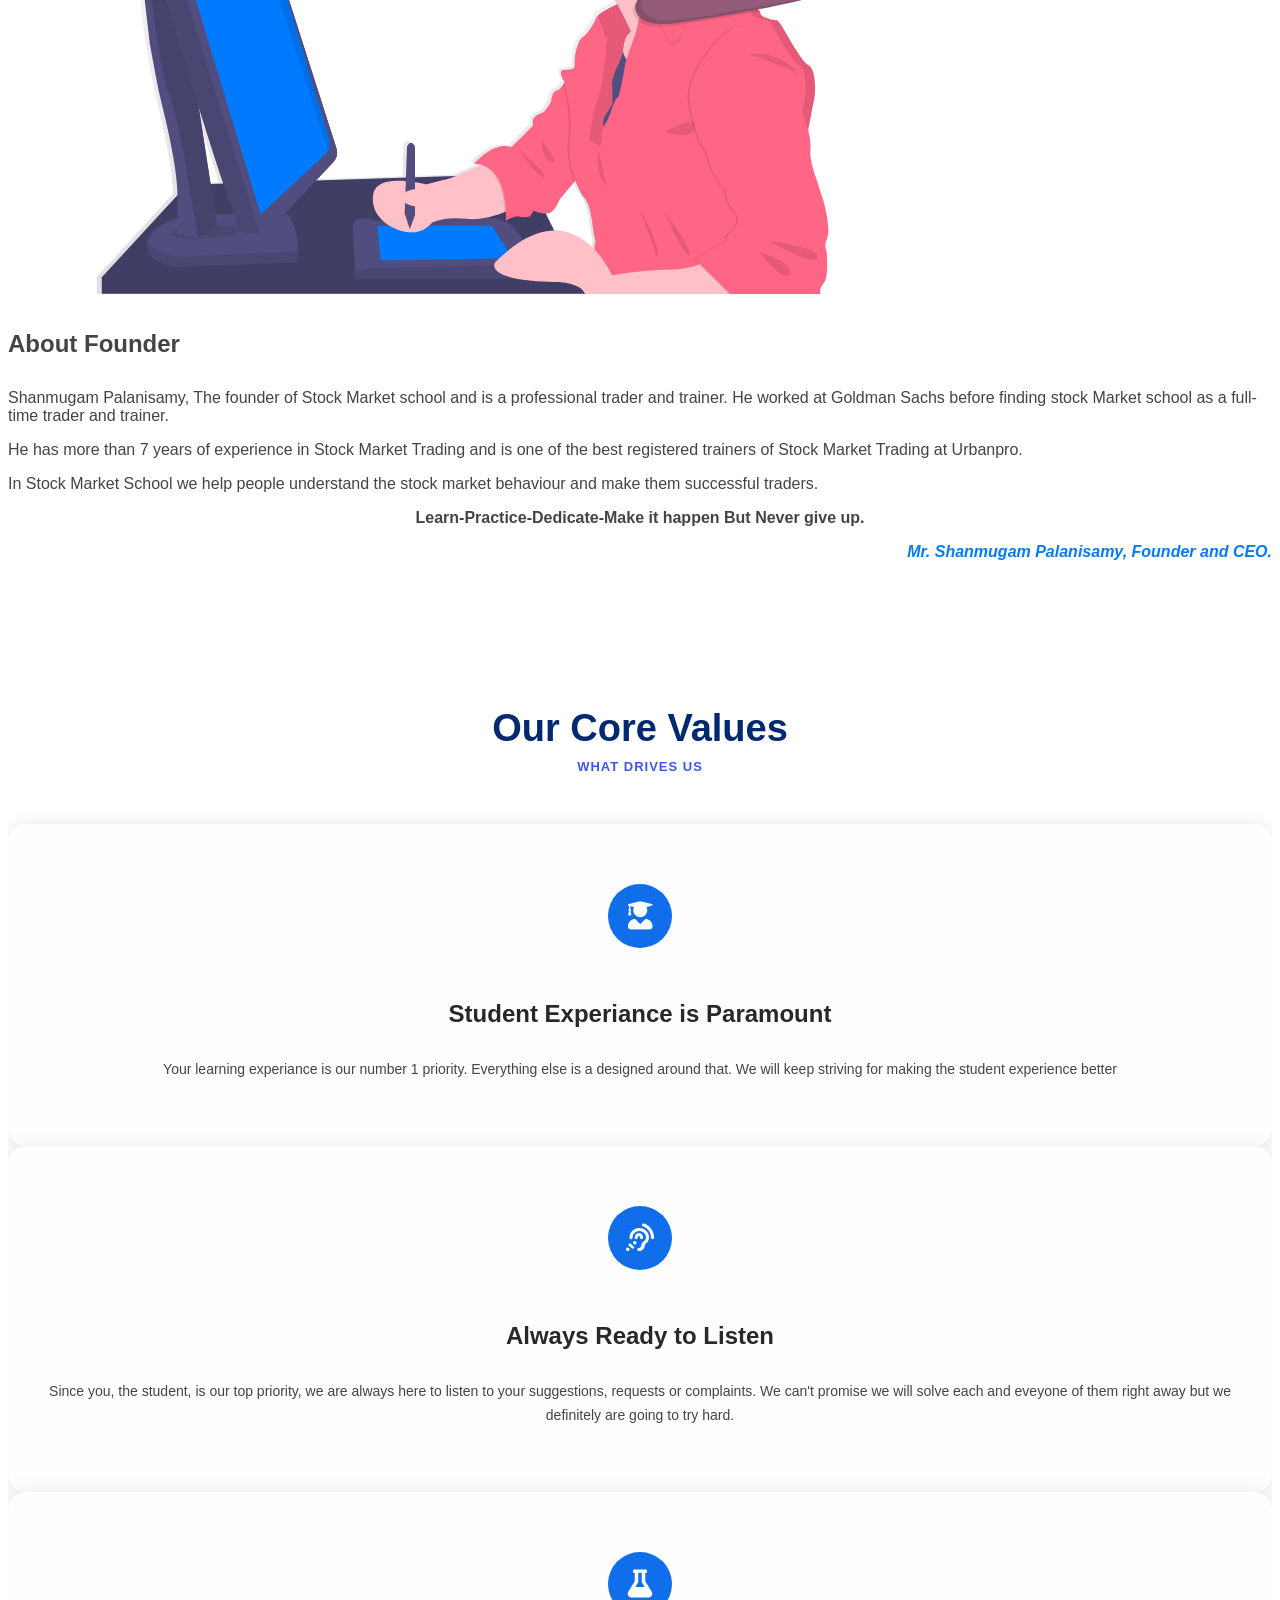
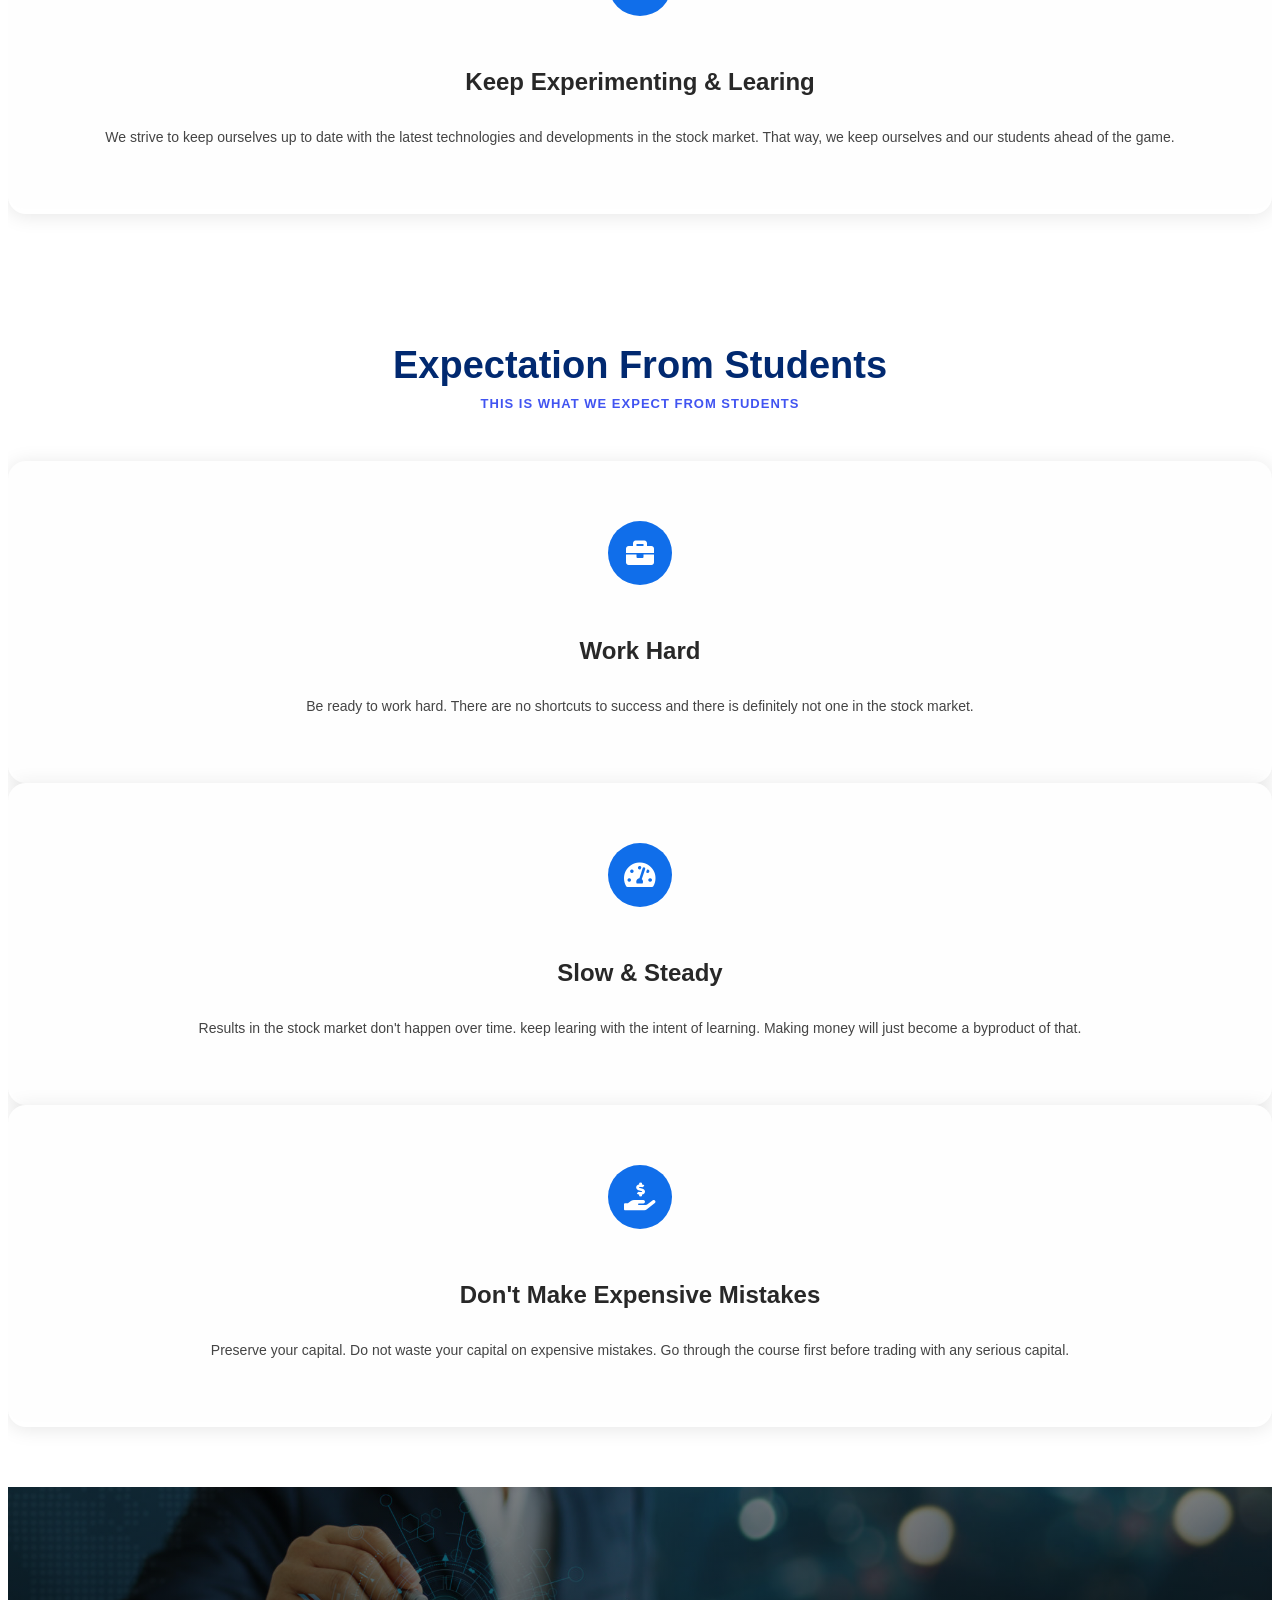
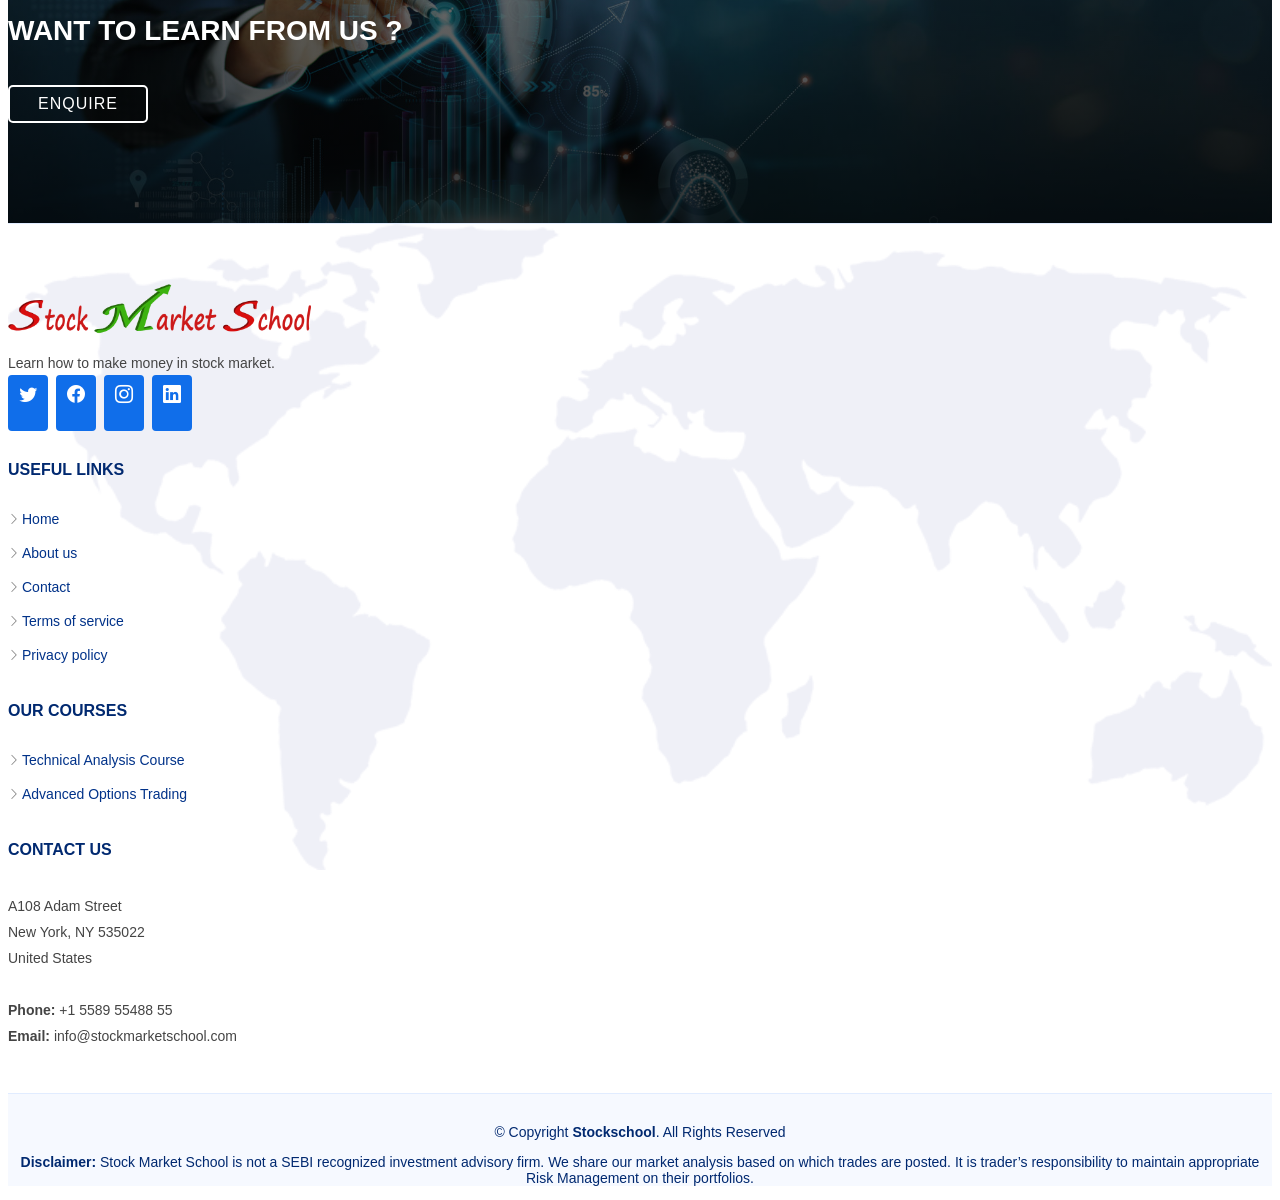
==== commit 557b09dd: "zdsadf" ====
--- a/about.html
+++ b/about.html
@@ -178,9 +178,17 @@
           <li class="dropdown"><a class="nav-link scrollto" href="" disabled tabindex="-1">Open Trading Account <i
                 class="bi bi-chevron-down"></i></a>
             <ul>
-              <li><a href="https://zerodha.com/?c=FX9409&s=CONSOLE"><img src="assets/img/nav-icons/footer-zerodha.png" class="img-responsive img-thumbnail" style="height: 30px;width: 30px;" alt="" srcset=""> Open an account with Zerodha </a></li>
-              <li><a href="https://www.5paisa.com/open-demat-account/?referralcode=57130872"><img src="assets/img/nav-icons/footer-5paisa.png" class="img-responsive img-thumbnail" style="height: 30px;width: 30px;" alt="" srcset="">Open an account with
-                5paisa</a></li>
+              <li><a style="padding-right: 40px;" href="https://zerodha.com/?c=FX9409&s=CONSOLE"><img
+                src="assets/img/nav-icons/footer-zerodha.png" class="img-responsive img-thumbnail"
+                style="height: 30px;width: 30px;" alt="" srcset=""> Open an
+              account with Zerodha </a>
+          </li>
+          <li><a style="padding-right: 40px;"
+              href="https://www.5paisa.com/open-demat-account/?referralcode=57130872"><img
+                src="assets/img/nav-icons/footer-5paisa.png" class="img-responsive img-thumbnail"
+                style="height: 30px;width: 30px;" alt="" srcset="">Open an account with
+              5paisa</a>
+          </li>
 
             </ul>
           </li>
--- a/assets/css/style.css
+++ b/assets/css/style.css
@@ -2372,7 +2372,7 @@
 
 .footer {
   background: #f6f9ff;
-  padding: 0 0 30px 0;
+  /* padding: 0 0 30px 0; */
   font-size: 14px;
 
 }
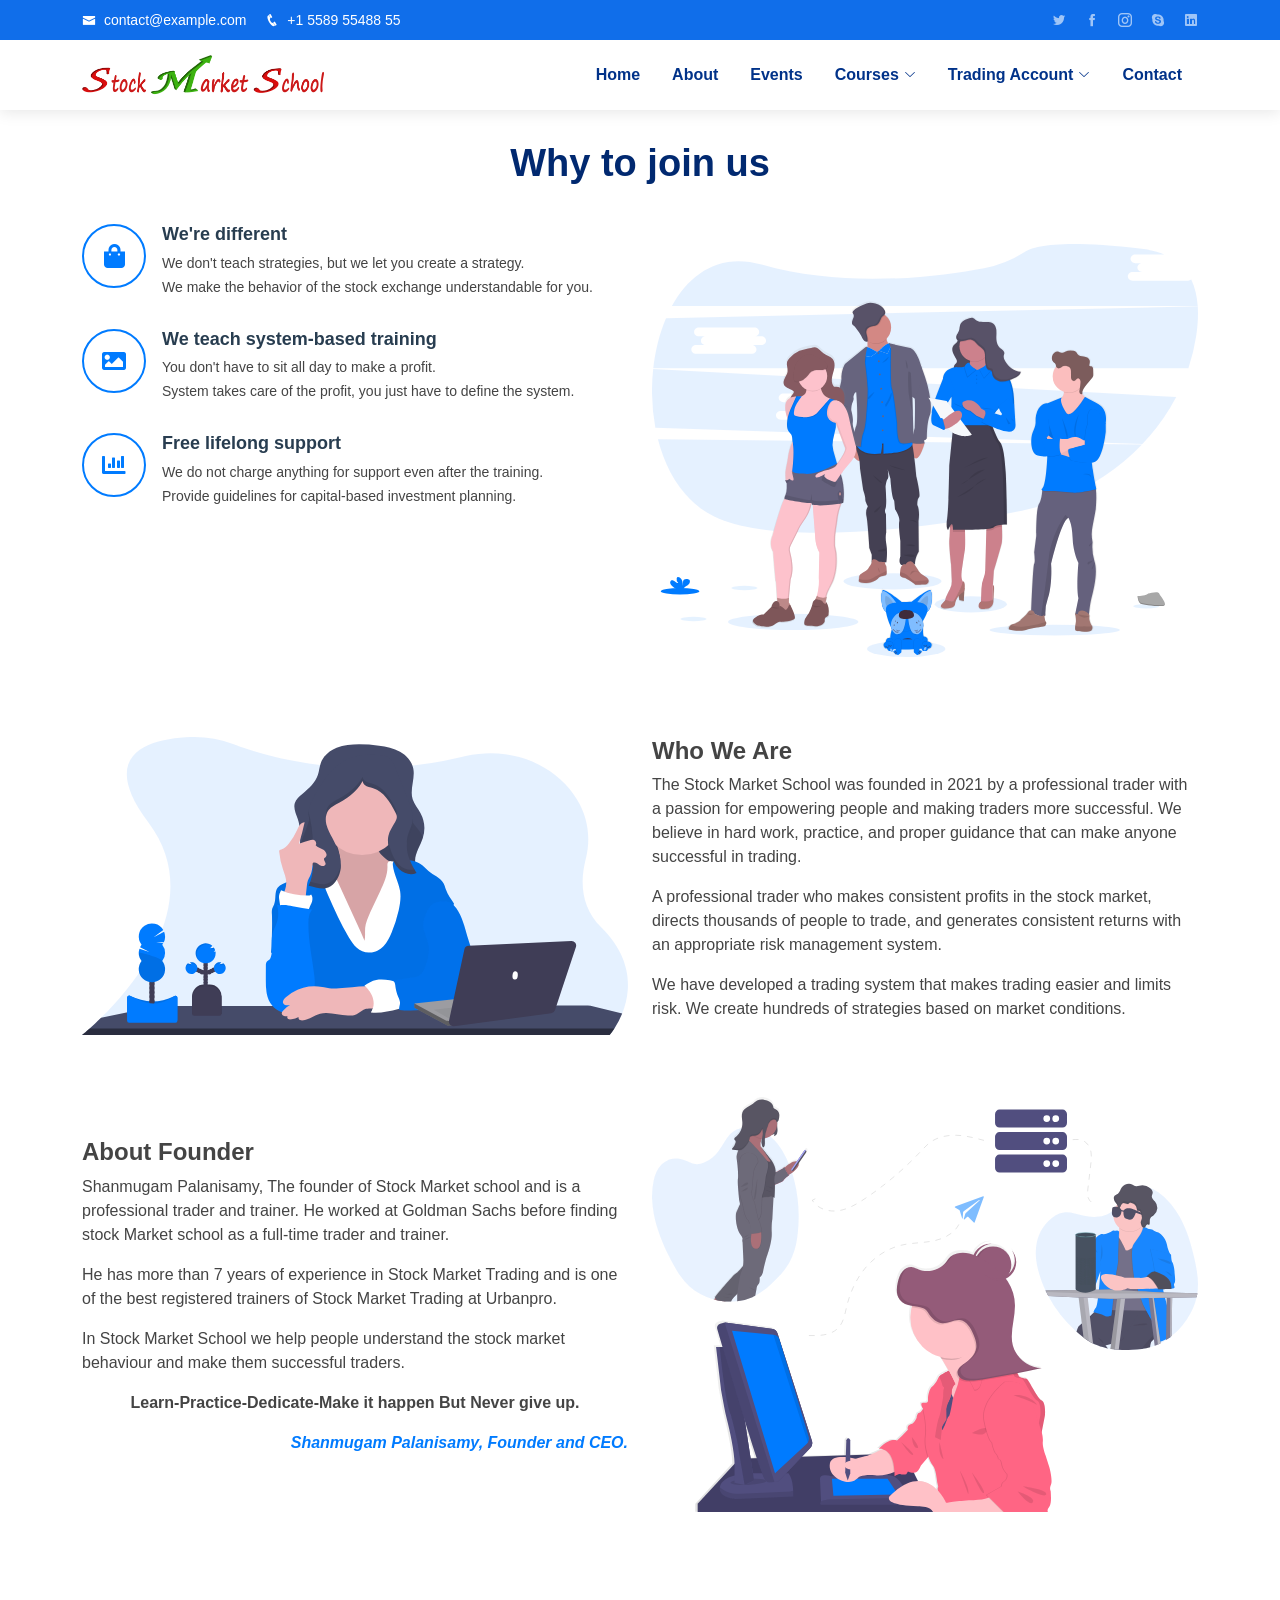
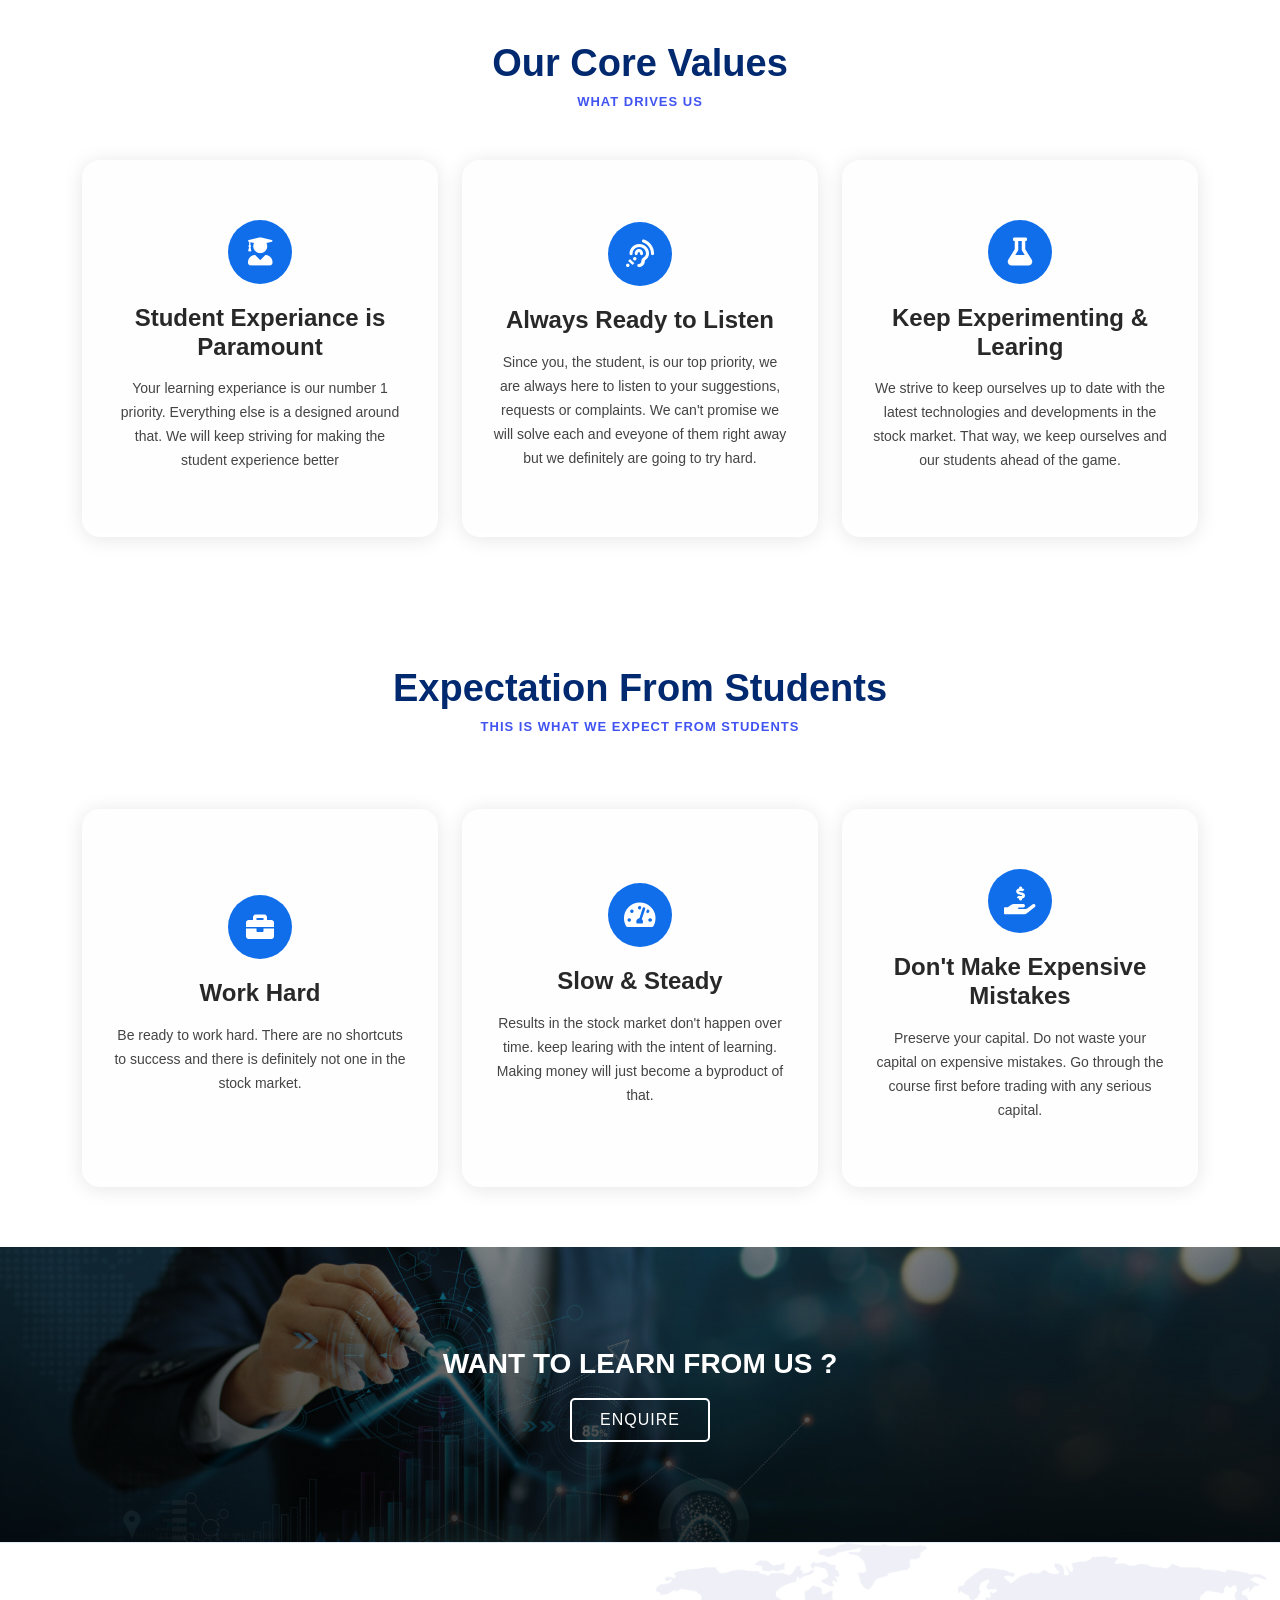
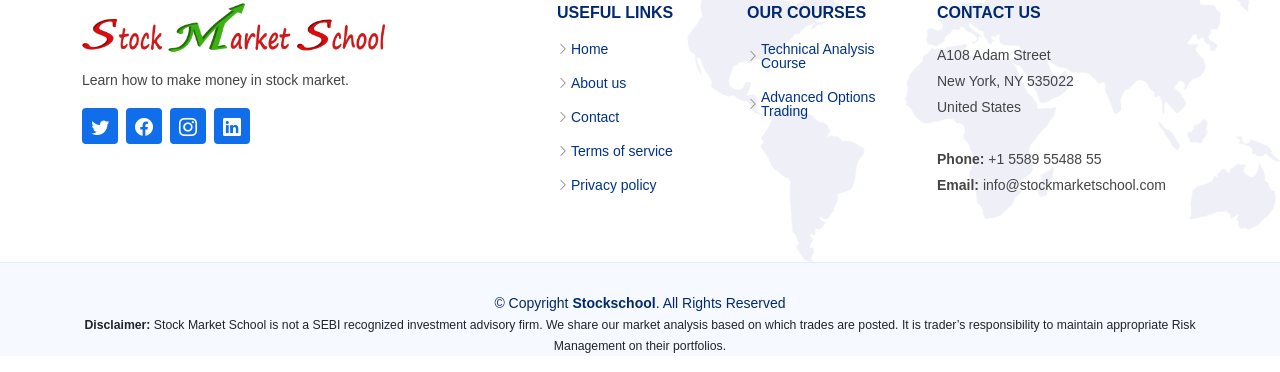
==== commit 1736c9f7: "book seats" ====
--- a/about.html
+++ b/about.html
@@ -175,7 +175,7 @@
 
             </ul>
           </li>
-          <li class="dropdown"><a class="nav-link scrollto" href="" disabled tabindex="-1">Open Trading Account <i
+          <li class="dropdown"><a class="nav-link scrollto" href="" disabled tabindex="-1">Trading Account <i
                 class="bi bi-chevron-down"></i></a>
             <ul>
               <li><a style="padding-right: 40px;" href="https://zerodha.com/?c=FX9409&s=CONSOLE"><img
@@ -326,7 +326,7 @@
               <p><strong>Learn-Practice-Dedicate-Make it happen But Never give up.
                 </strong></p>
             </div>
-            <p style="color: #007bff;font-style: italic; text-align: end; font-weight: bold;">Mr. Shanmugam Palanisamy,
+            <p style="color: #007bff;font-style: italic; text-align: end; font-weight: bold;">Shanmugam Palanisamy,
               Founder and CEO.</p>
           </div>
 
@@ -536,10 +536,12 @@
         &copy; Copyright <strong><span>Stockschool</span></strong>. All Rights Reserved
         <div>
           <p>
-            <strong>Disclaimer:</strong>
-            Stock Market School is not a SEBI recognized investment advisory firm. We share our market analysis based on which
-            trades are posted. It is trader’s responsibility to maintain appropriate Risk Management on their
-            portfolios.
+            <small class="text-dark" ><strong>Disclaimer:</strong>
+              Stock Market School is not a SEBI recognized investment advisory firm. We share our market analysis based
+              on
+              which
+              trades are posted. It is trader’s responsibility to maintain appropriate Risk Management on their
+              portfolios.</small>
           </p>
         </div>
       </div>
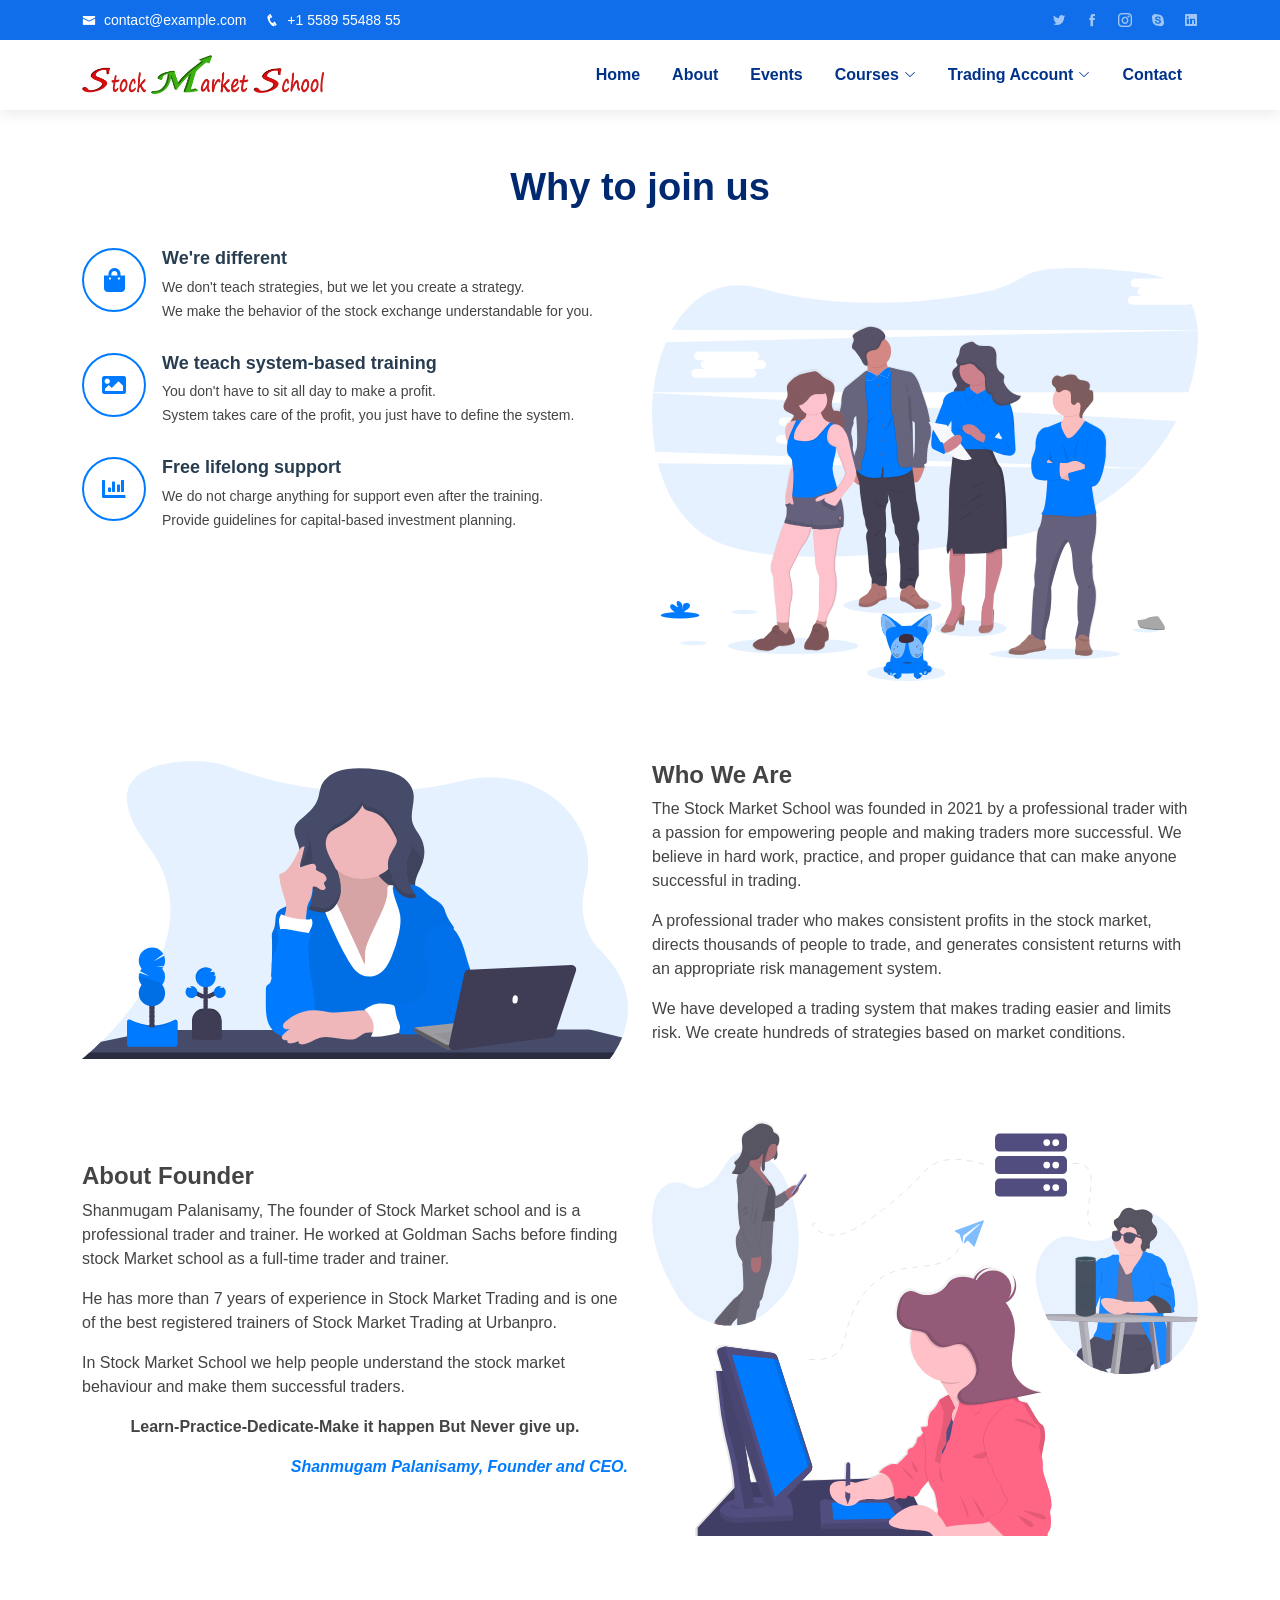
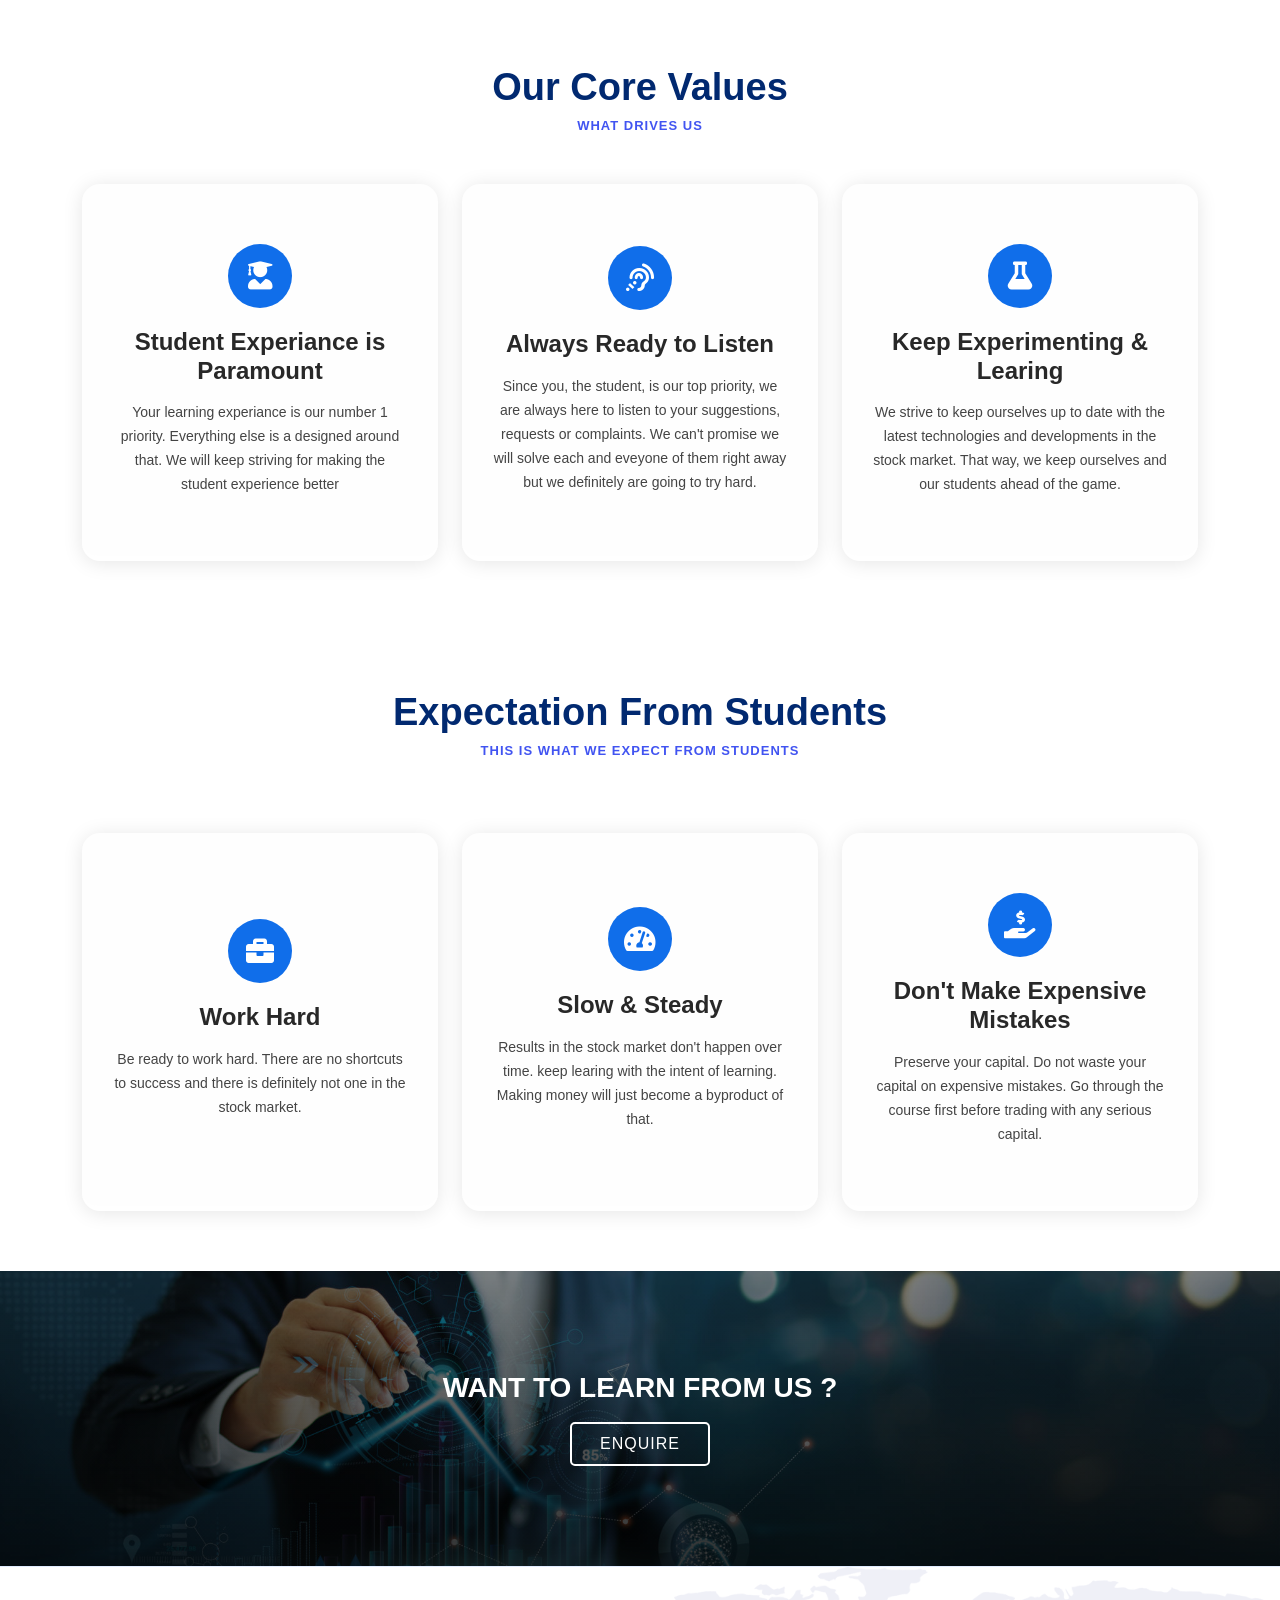
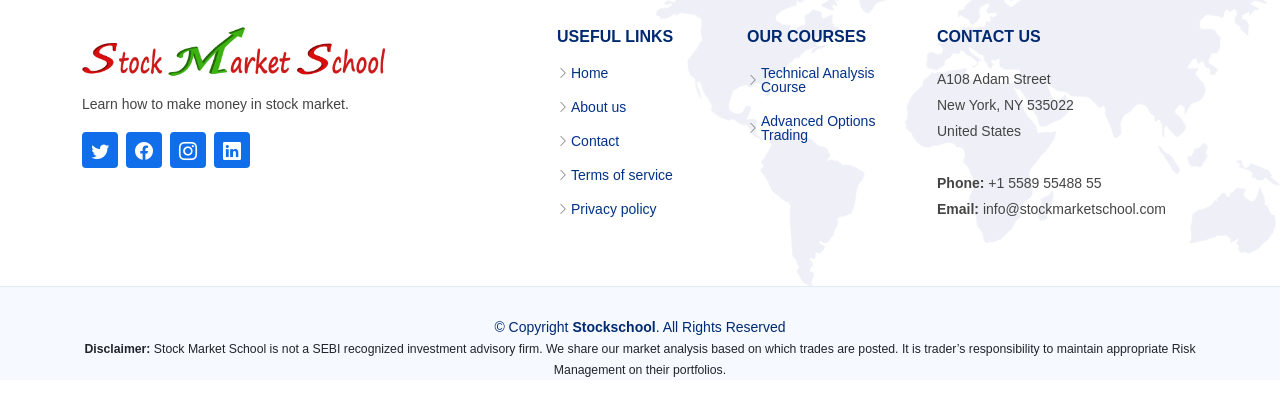
==== commit 6889624b: "modal title" ====
--- a/about.html
+++ b/about.html
@@ -23,8 +23,8 @@
 
   <!-- Google Fonts -->
   <!-- <link
-    href="https://fonts.googleapis.com/css?family=Open+Sans:300,300i,400,400i,600,600i,700,700i|Nunito:300,300i,400,400i,600,600i,700,700i|Poppins:300,300i,400,400i,500,500i,600,600i,700,700i"
-    rel="stylesheet"> -->
+    <!-- href="https://fonts.googleapis.com/css?family=Open+Sans:300,300i,400,400i,600,600i,700,700i|Nunito:300,300i,400,400i,600,600i,700,700i|Poppins:300,300i,400,400i,500,500i,600,600i,700,700i"
+    rel="stylesheet"> --> -->
 
   <!-- Vendor CSS Files -->
   <link href="assets/vendor/bootstrap/css/bootstrap.min.css" rel="stylesheet">
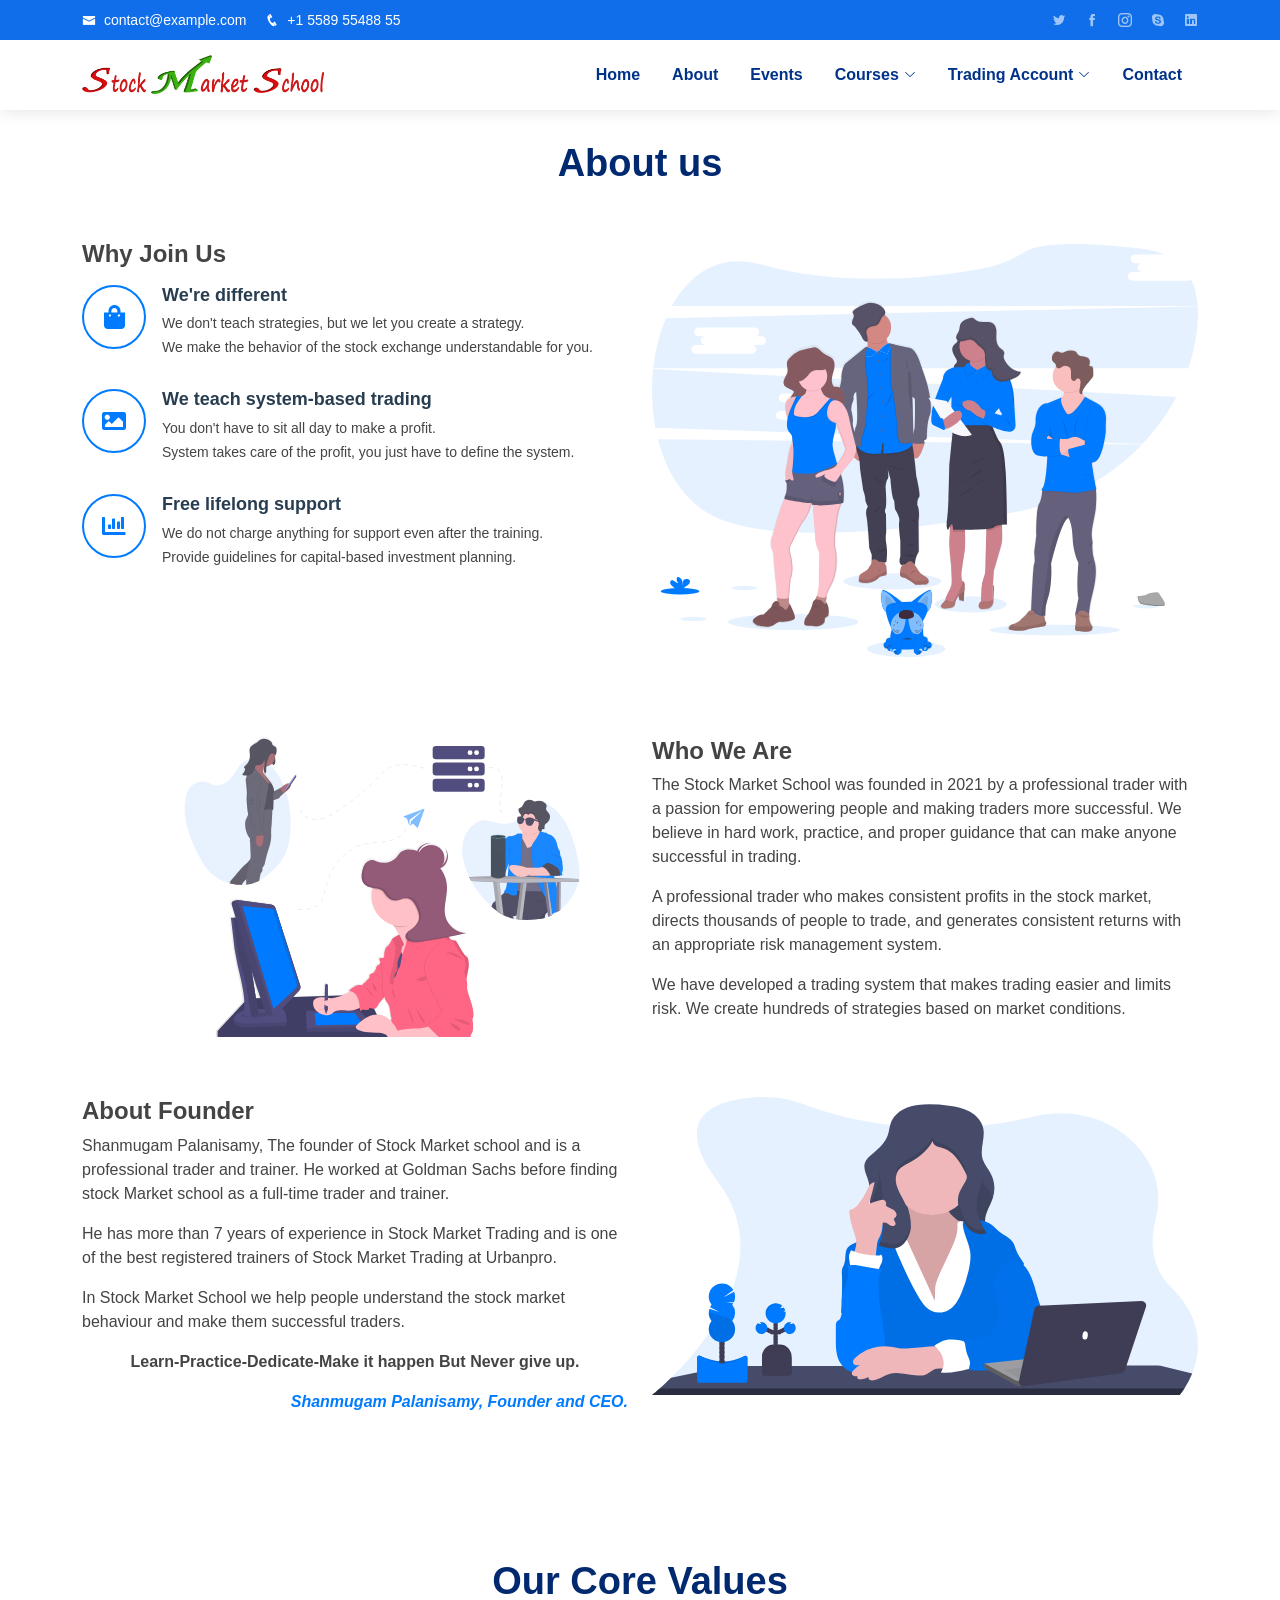
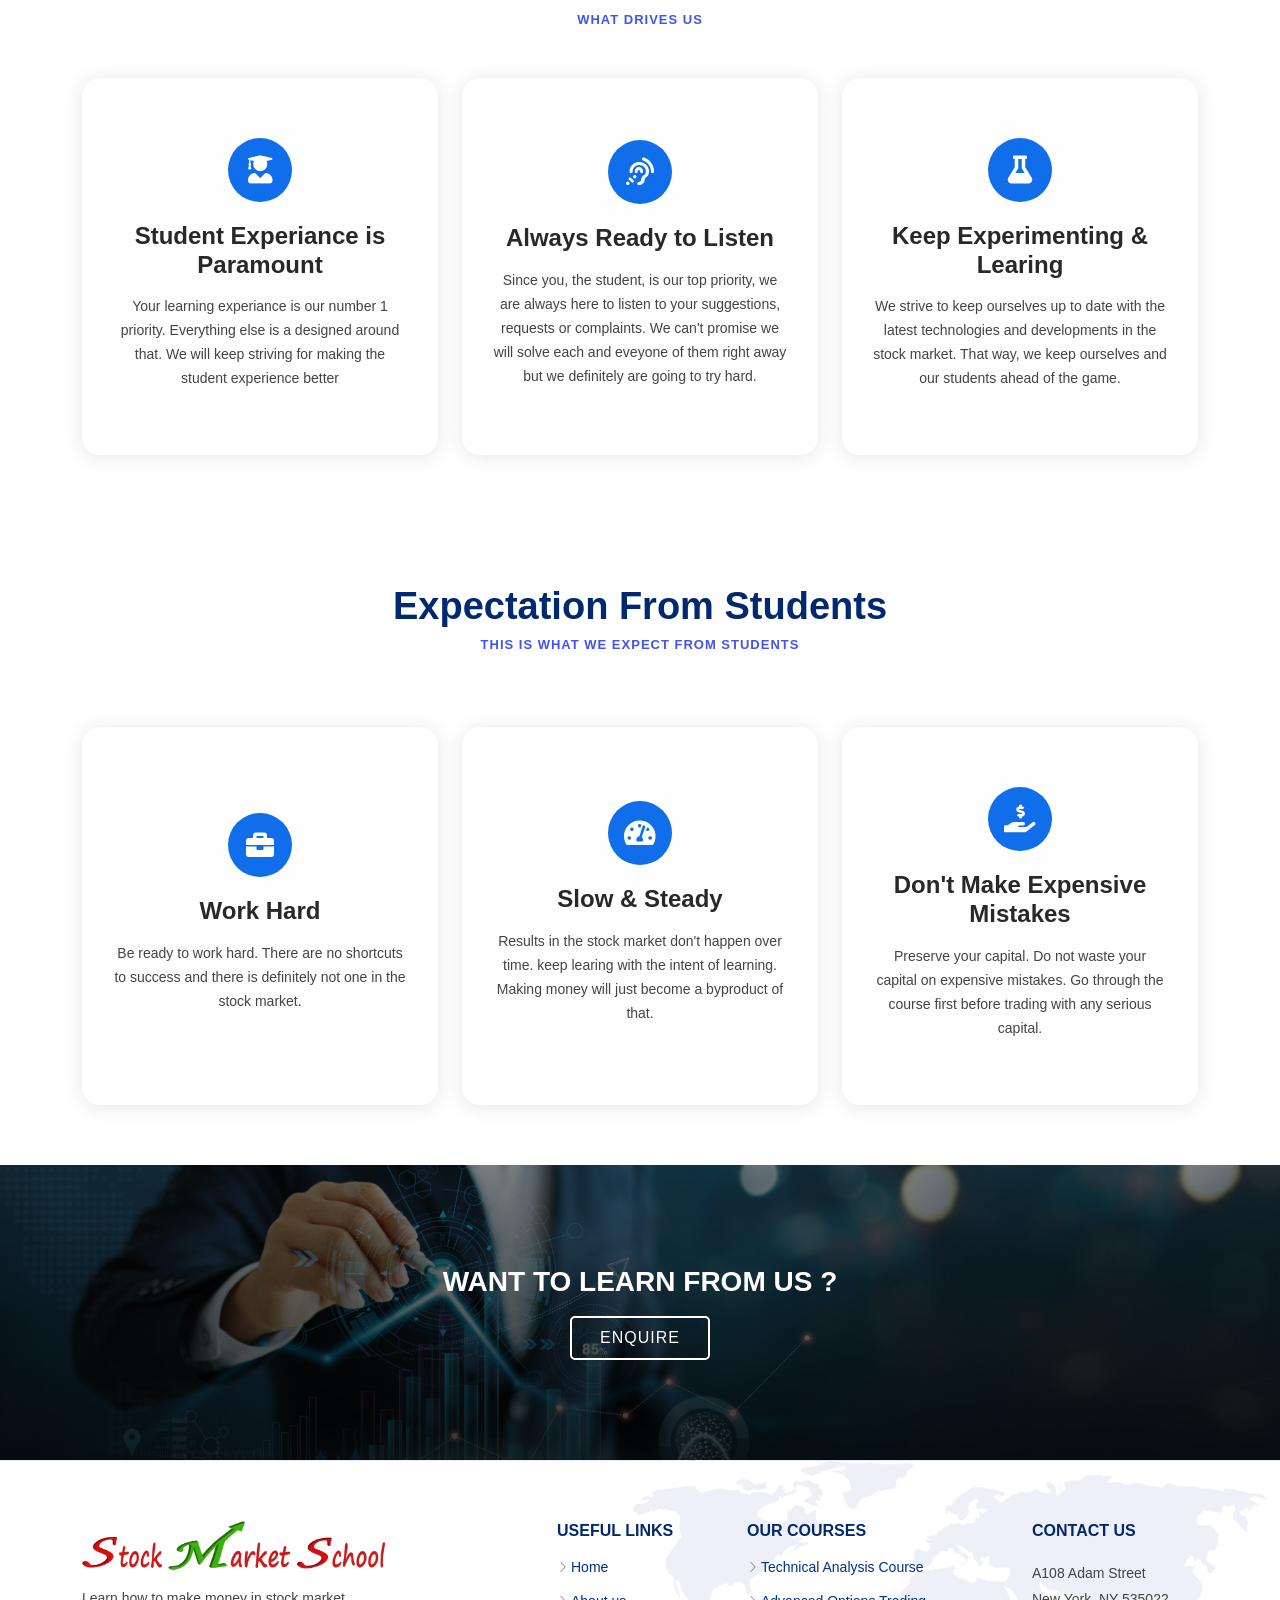
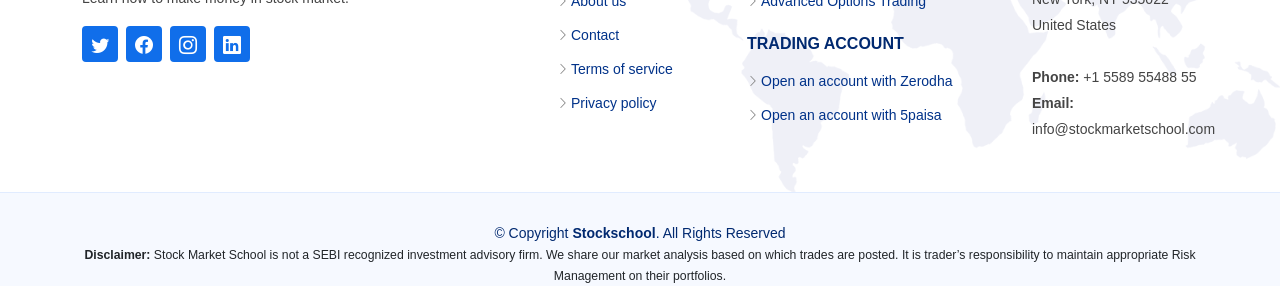
==== commit c797b38a: "badge, footer account" ====
--- a/about.html
+++ b/about.html
@@ -23,8 +23,8 @@
 
   <!-- Google Fonts -->
   <!-- <link
-    <!-- href="https://fonts.googleapis.com/css?family=Open+Sans:300,300i,400,400i,600,600i,700,700i|Nunito:300,300i,400,400i,600,600i,700,700i|Poppins:300,300i,400,400i,500,500i,600,600i,700,700i"
-    rel="stylesheet"> --> -->
+ href="https://fonts.googleapis.com/css?family=Open+Sans:300,300i,400,400i,600,600i,700,700i|Nunito:300,300i,400,400i,600,600i,700,700i|Poppins:300,300i,400,400i,500,500i,600,600i,700,700i"
+    rel="stylesheet"> -->
 
   <!-- Vendor CSS Files -->
   <link href="assets/vendor/bootstrap/css/bootstrap.min.css" rel="stylesheet">
@@ -179,16 +179,16 @@
                 class="bi bi-chevron-down"></i></a>
             <ul>
               <li><a style="padding-right: 40px;" href="https://zerodha.com/?c=FX9409&s=CONSOLE"><img
-                src="assets/img/nav-icons/footer-zerodha.png" class="img-responsive img-thumbnail"
-                style="height: 30px;width: 30px;" alt="" srcset=""> Open an
-              account with Zerodha </a>
-          </li>
-          <li><a style="padding-right: 40px;"
-              href="https://www.5paisa.com/open-demat-account/?referralcode=57130872"><img
-                src="assets/img/nav-icons/footer-5paisa.png" class="img-responsive img-thumbnail"
-                style="height: 30px;width: 30px;" alt="" srcset="">Open an account with
-              5paisa</a>
-          </li>
+                    src="assets/img/nav-icons/footer-zerodha.png" class="img-responsive img-thumbnail"
+                    style="height: 30px;width: 30px;" alt="" srcset=""> Open an
+                  account with Zerodha </a>
+              </li>
+              <li><a style="padding-right: 40px;"
+                  href="https://www.5paisa.com/open-demat-account/?referralcode=57130872"><img
+                    src="assets/img/nav-icons/footer-5paisa.png" class="img-responsive img-thumbnail"
+                    style="height: 30px;width: 30px;" alt="" srcset="">Open an account with
+                  5paisa</a>
+              </li>
 
             </ul>
           </li>
@@ -226,7 +226,7 @@
 
         <header class="section-header">
 
-          <p>Why to join us</p>
+          <p>About us</p>
         </header>
 
         <div class="row about-container">
@@ -239,7 +239,8 @@
               commodo
               consequat.
             </p> -->
-
+            <p ><strong><h4>Why Join Us</h4></strong></p>
+            
             <div class="icon-box" data-aos="fade-up" data-aos-delay="100">
               <div class="icon"><i class="fa fa-shopping-bag"></i></div>
               <h4 class="title"><a href="">We're different</a></h4>
@@ -251,7 +252,7 @@
 
             <div class="icon-box" data-aos="fade-up" data-aos-delay="200">
               <div class="icon"><i class="fa fa-photo"></i></div>
-              <h4 class="title"><a href="">We teach system-based training</a></h4>
+              <h4 class="title"><a href="">We teach system-based trading</a></h4>
               <p class="description">You don't have to sit all day to make a profit.<br>System takes care of the profit,
                 you just have to define the system.
               </p>
@@ -275,10 +276,10 @@
 
         <div class="row about-extra">
           <div class="col-lg-6" data-aos="fade-right">
-            <img src="assets/img/about-extra-1.svg" class="img-fluid" alt="">
+            <img src="assets/img/about-extra-2.svg" class="img-sm-fluid" width="600px" height="300px" alt="">
           </div>
           <div class="col-lg-6 pt-4 pt-lg-0" data-aos="fade-left">
-            <h4>Who We Are</h4>
+            <h4 class="mx-0">Who We Are</h4>
             <p>
               The Stock Market School was founded in 2021 by a professional trader with a passion for empowering people
               and making traders more successful.
@@ -302,7 +303,7 @@
 
         <div class="row about-extra">
           <div class="col-lg-6 order-1 order-lg-2" data-aos="fade-left">
-            <img src="assets/img/about-extra-2.svg" class="img-fluid" alt="">
+            <img src="assets/img/about-extra-1.svg" class="img-fluid" alt="">
           </div>
 
           <div class="col-lg-6 pt-4 d-flex flex-column justify-content-center pt-lg-0 order-2 order-lg-1"
@@ -506,16 +507,24 @@
             </ul>
           </div>
 
-          <div class="col-lg-2 col-6 footer-links">
+          <div class="col-lg-3 col-6 footer-links">
             <h4>Our Courses</h4>
             <ul>
               <li><i class="bi bi-chevron-right"></i> <a href="courses/course1.html">Technical Analysis Course</a></li>
               <li><i class="bi bi-chevron-right"></i> <a href="courses/course2.html">Advanced Options Trading</a></li>
 
             </ul>
-          </div>
-
-          <div class="col-lg-3 col-md-12 footer-contact text-center text-md-start">
+            <h4 class="mt-3">Trading Account</h4>
+            <ul>
+              <li><i class="bi bi-chevron-right"></i> <a href="https://zerodha.com/?c=FX9409&s=CONSOLE">Open an
+                account with Zerodha</a></li>
+              <li><i class="bi bi-chevron-right"></i> <a href="https://www.5paisa.com/open-demat-account/?referralcode=57130872">Open an account with
+                5paisa</a></li>
+
+            </ul>
+          </div>
+
+          <div class="col-lg-2 col-md-12 footer-contact text-center text-md-start">
             <h4>Contact Us</h4>
             <p>
               A108 Adam Street <br>
@@ -536,7 +545,7 @@
         &copy; Copyright <strong><span>Stockschool</span></strong>. All Rights Reserved
         <div>
           <p>
-            <small class="text-dark" ><strong>Disclaimer:</strong>
+            <small class="text-dark"><strong>Disclaimer:</strong>
               Stock Market School is not a SEBI recognized investment advisory firm. We share our market analysis based
               on
               which
